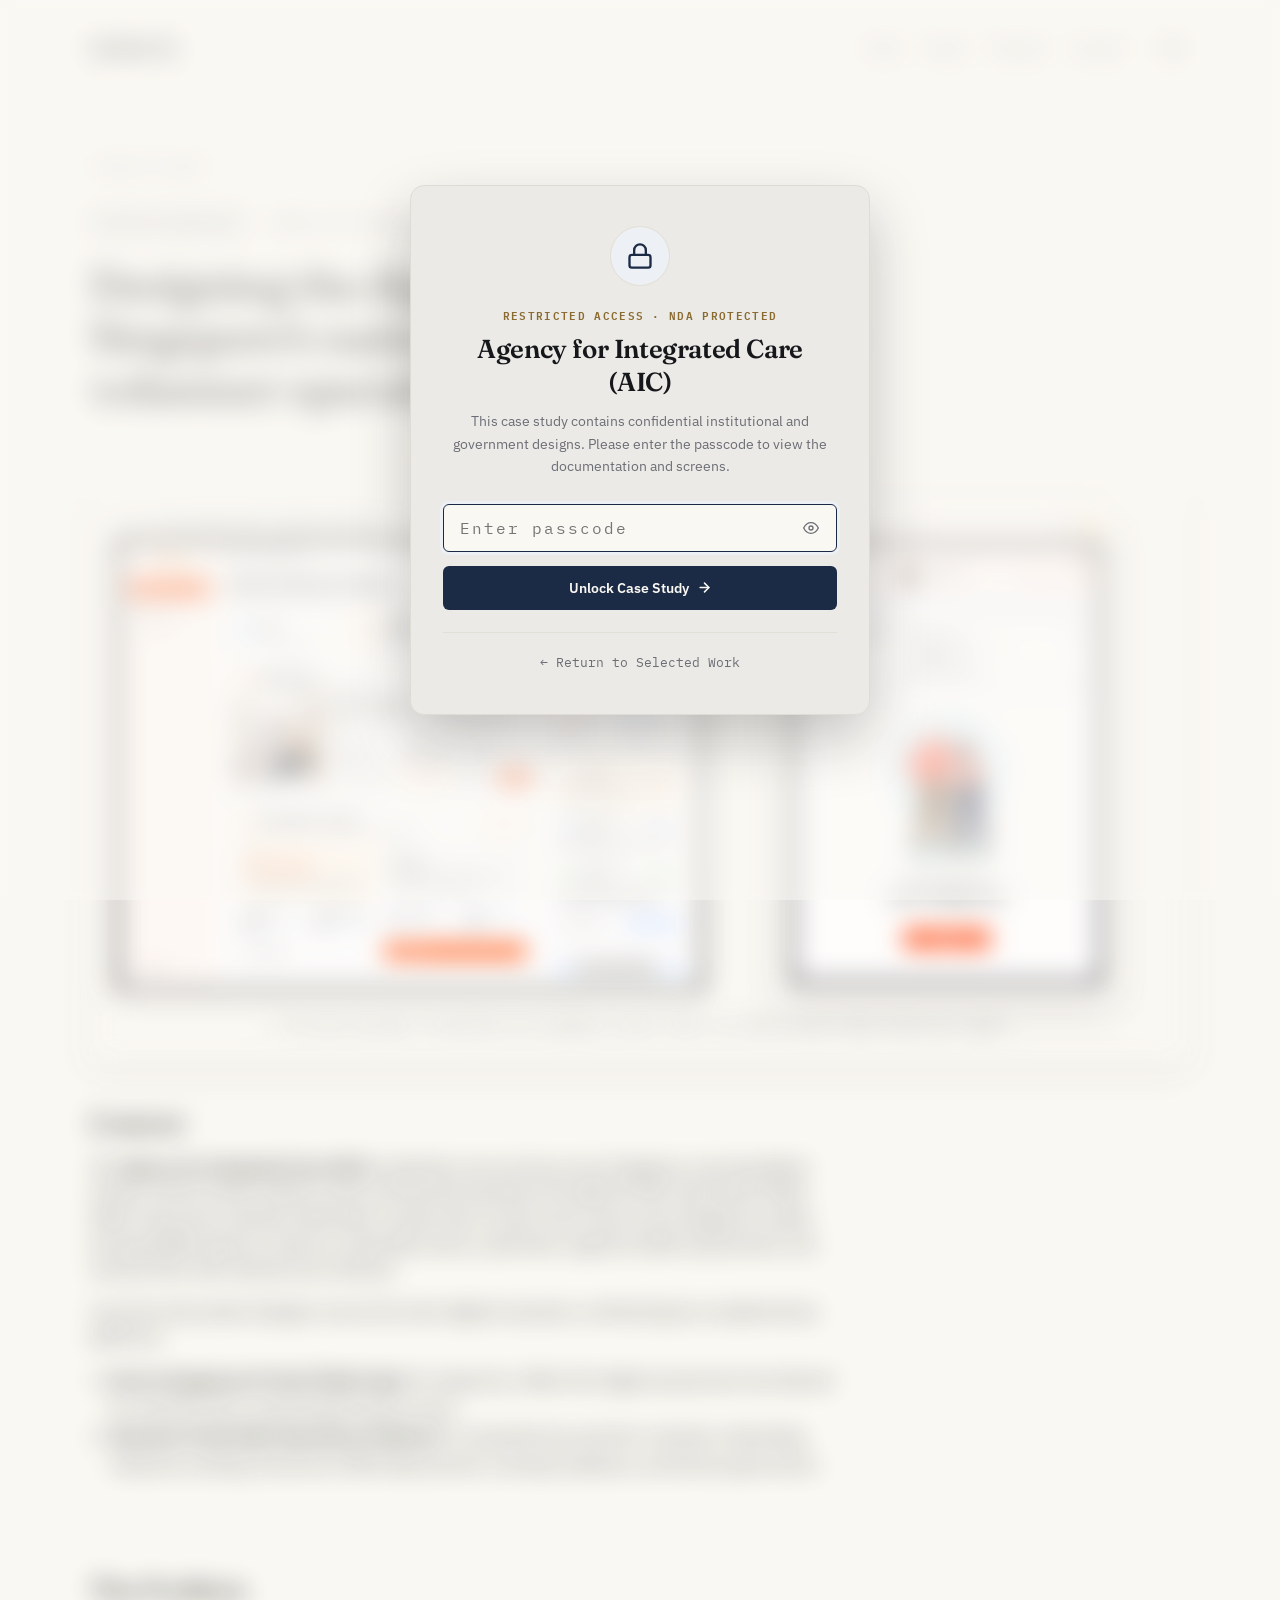
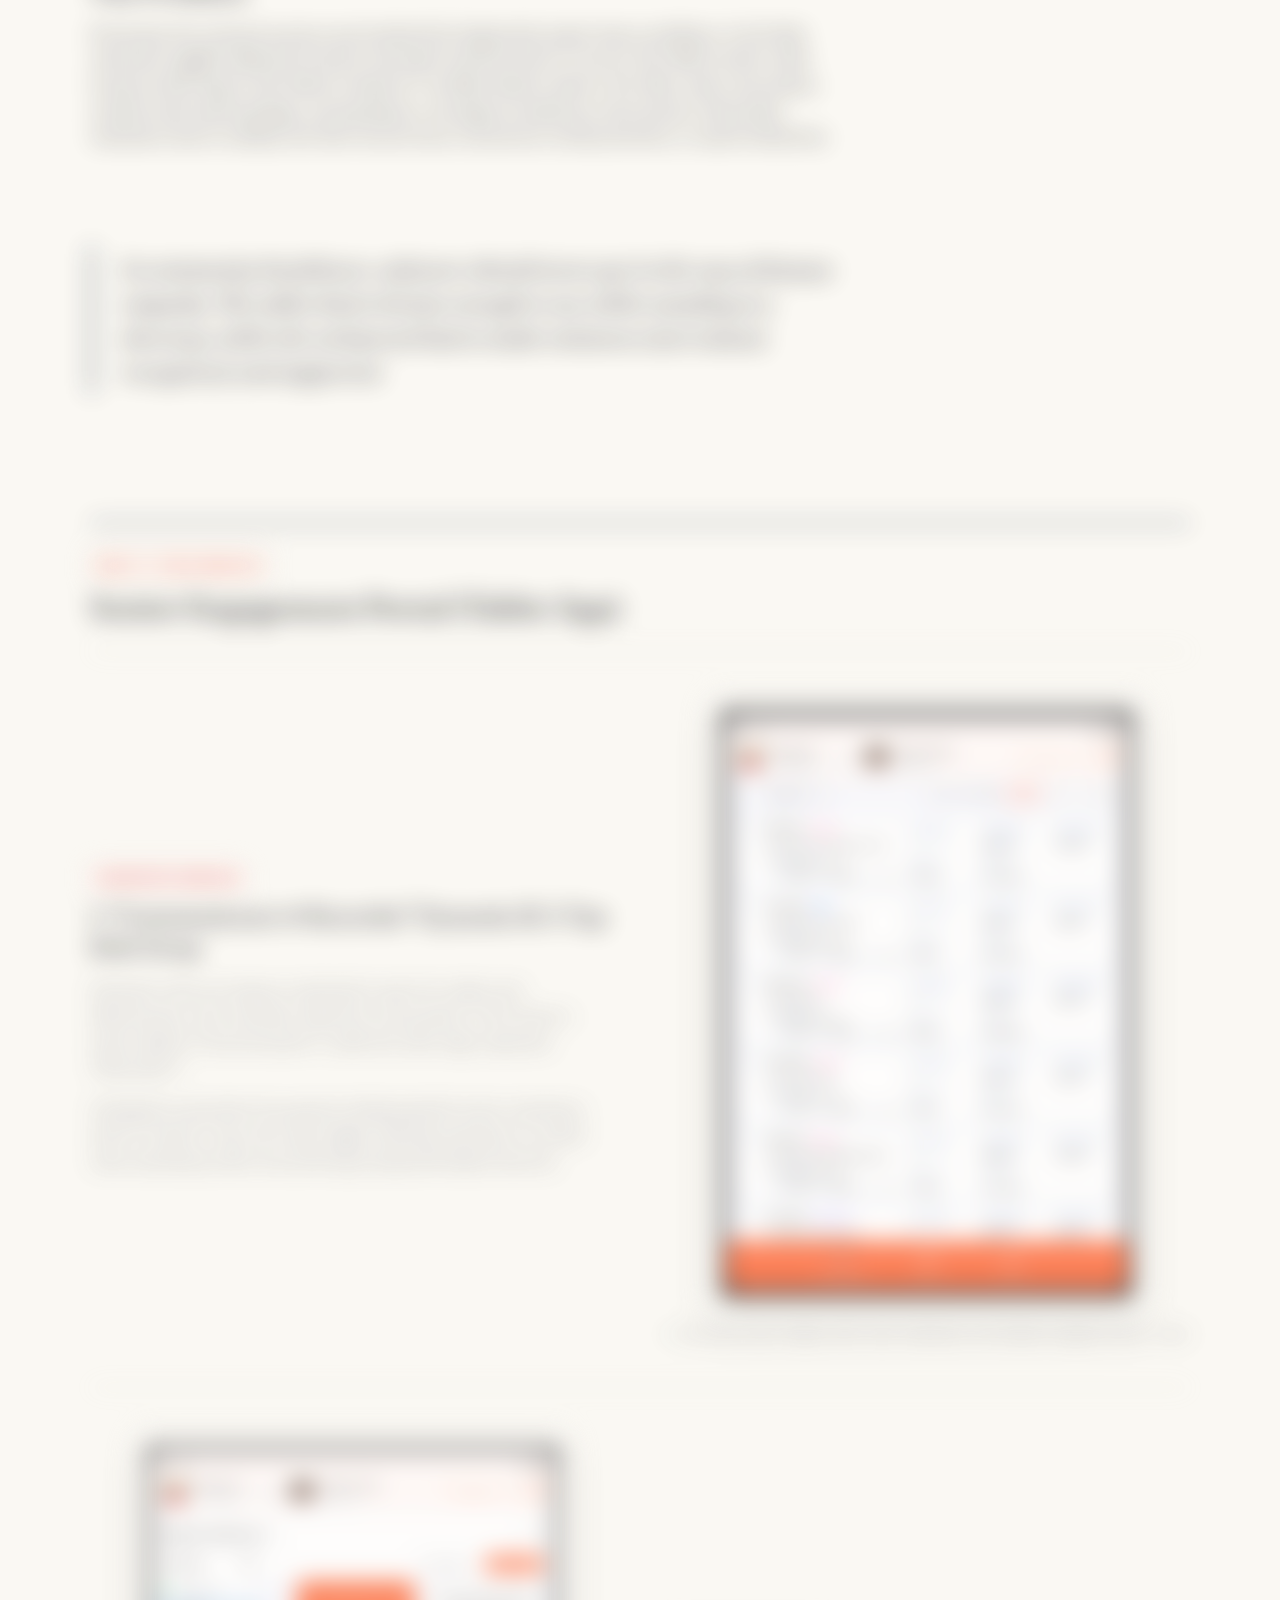
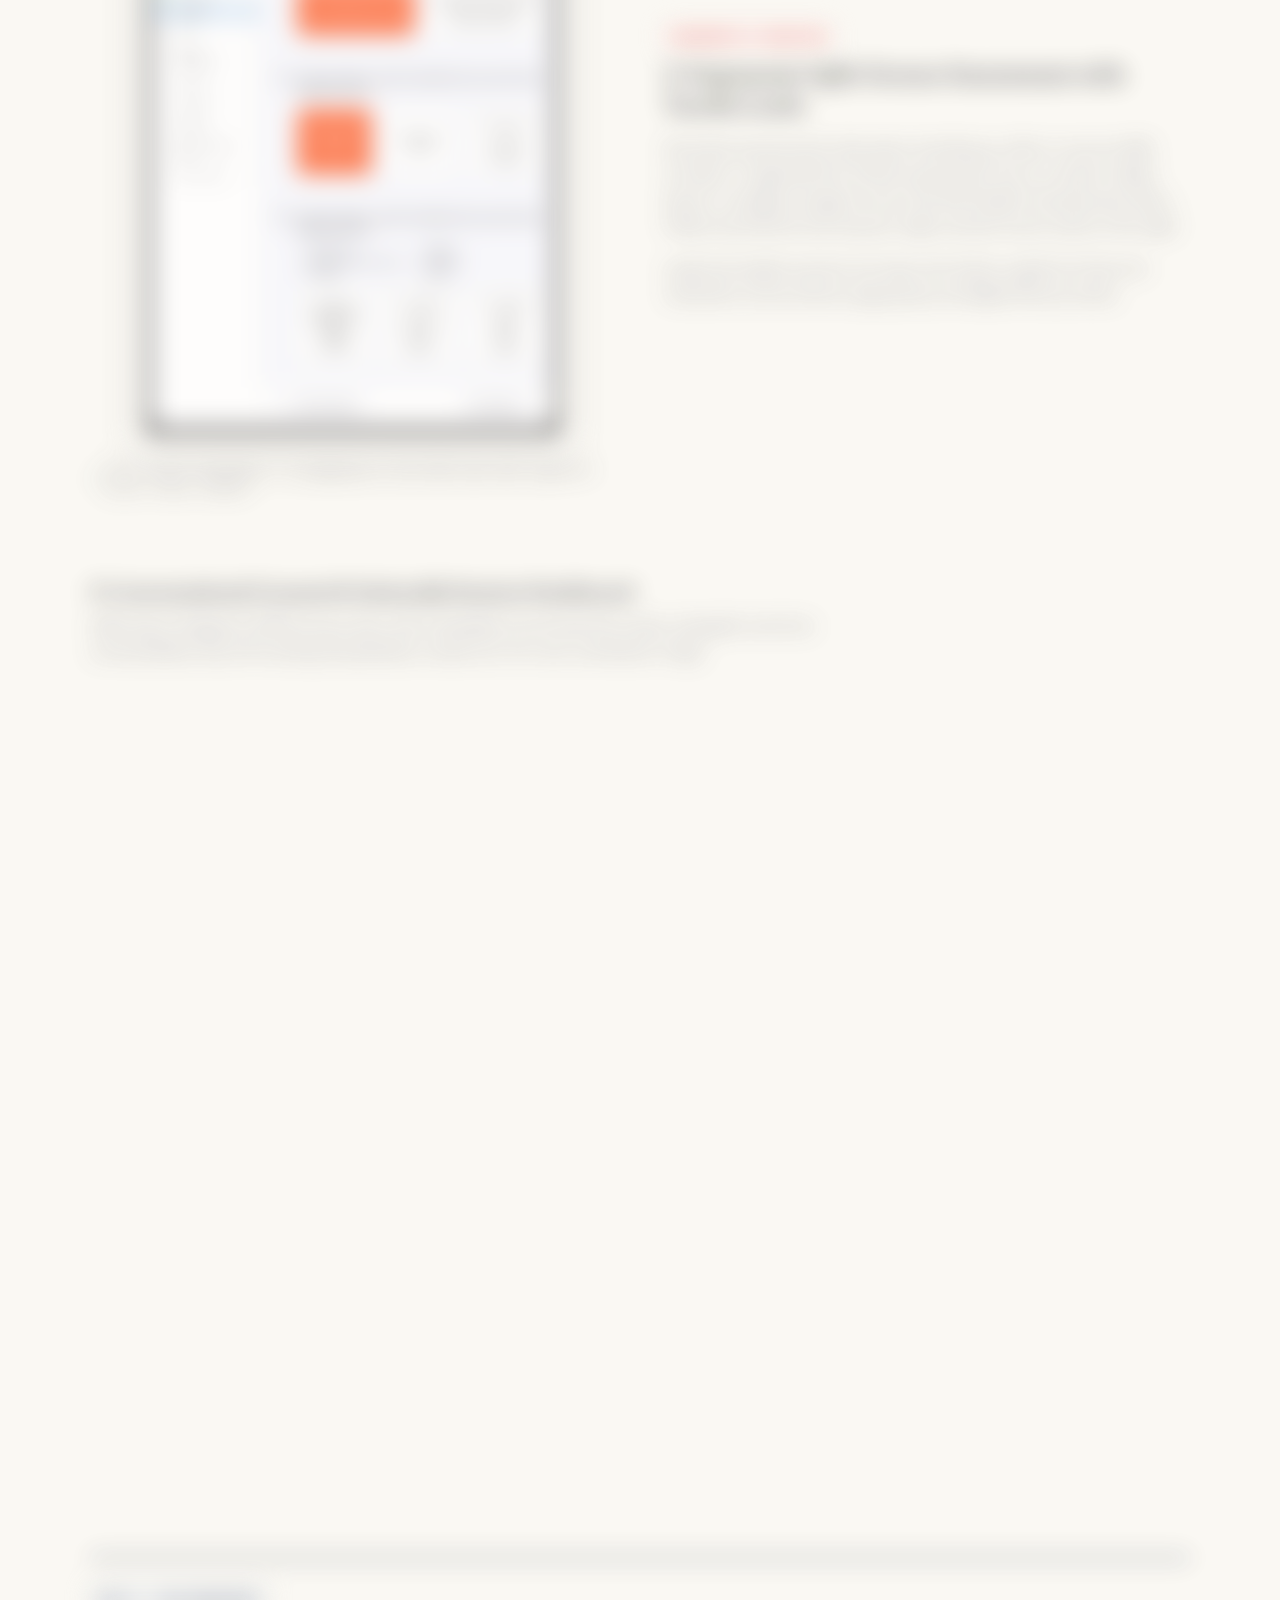
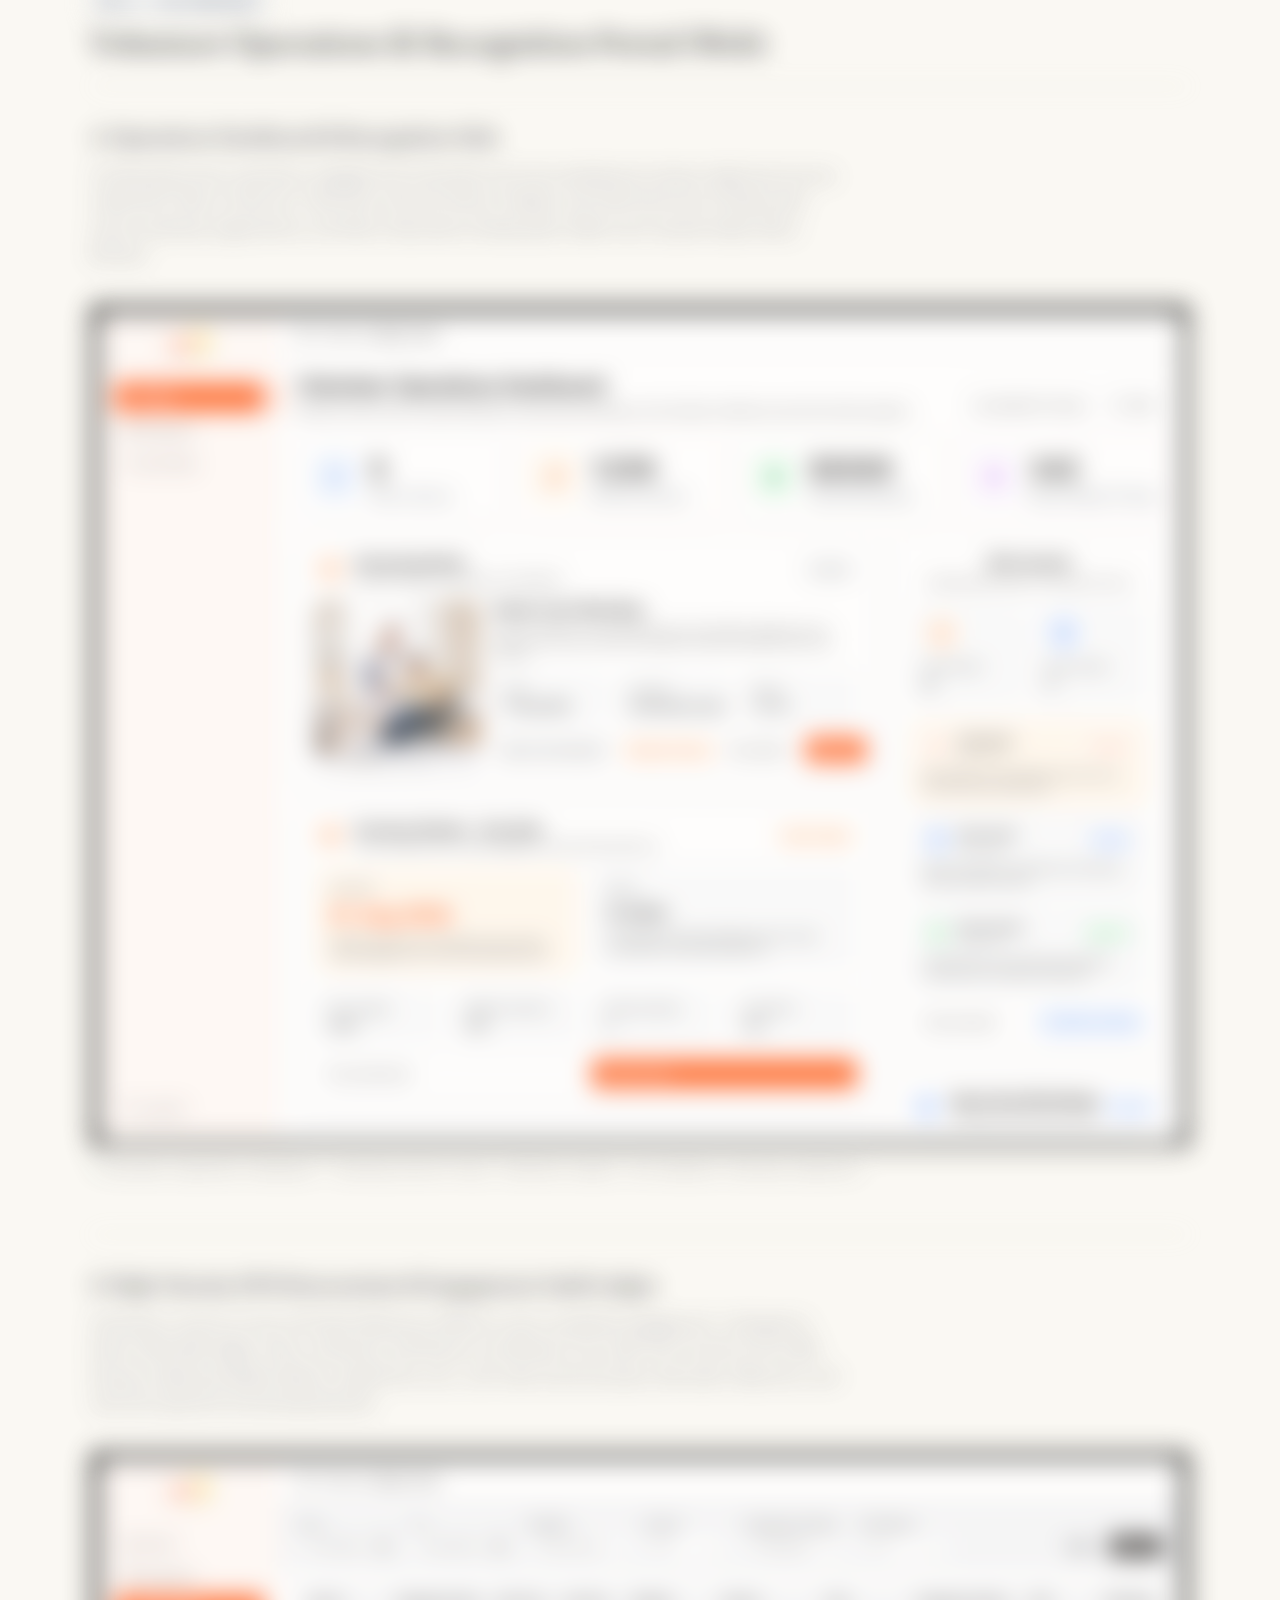
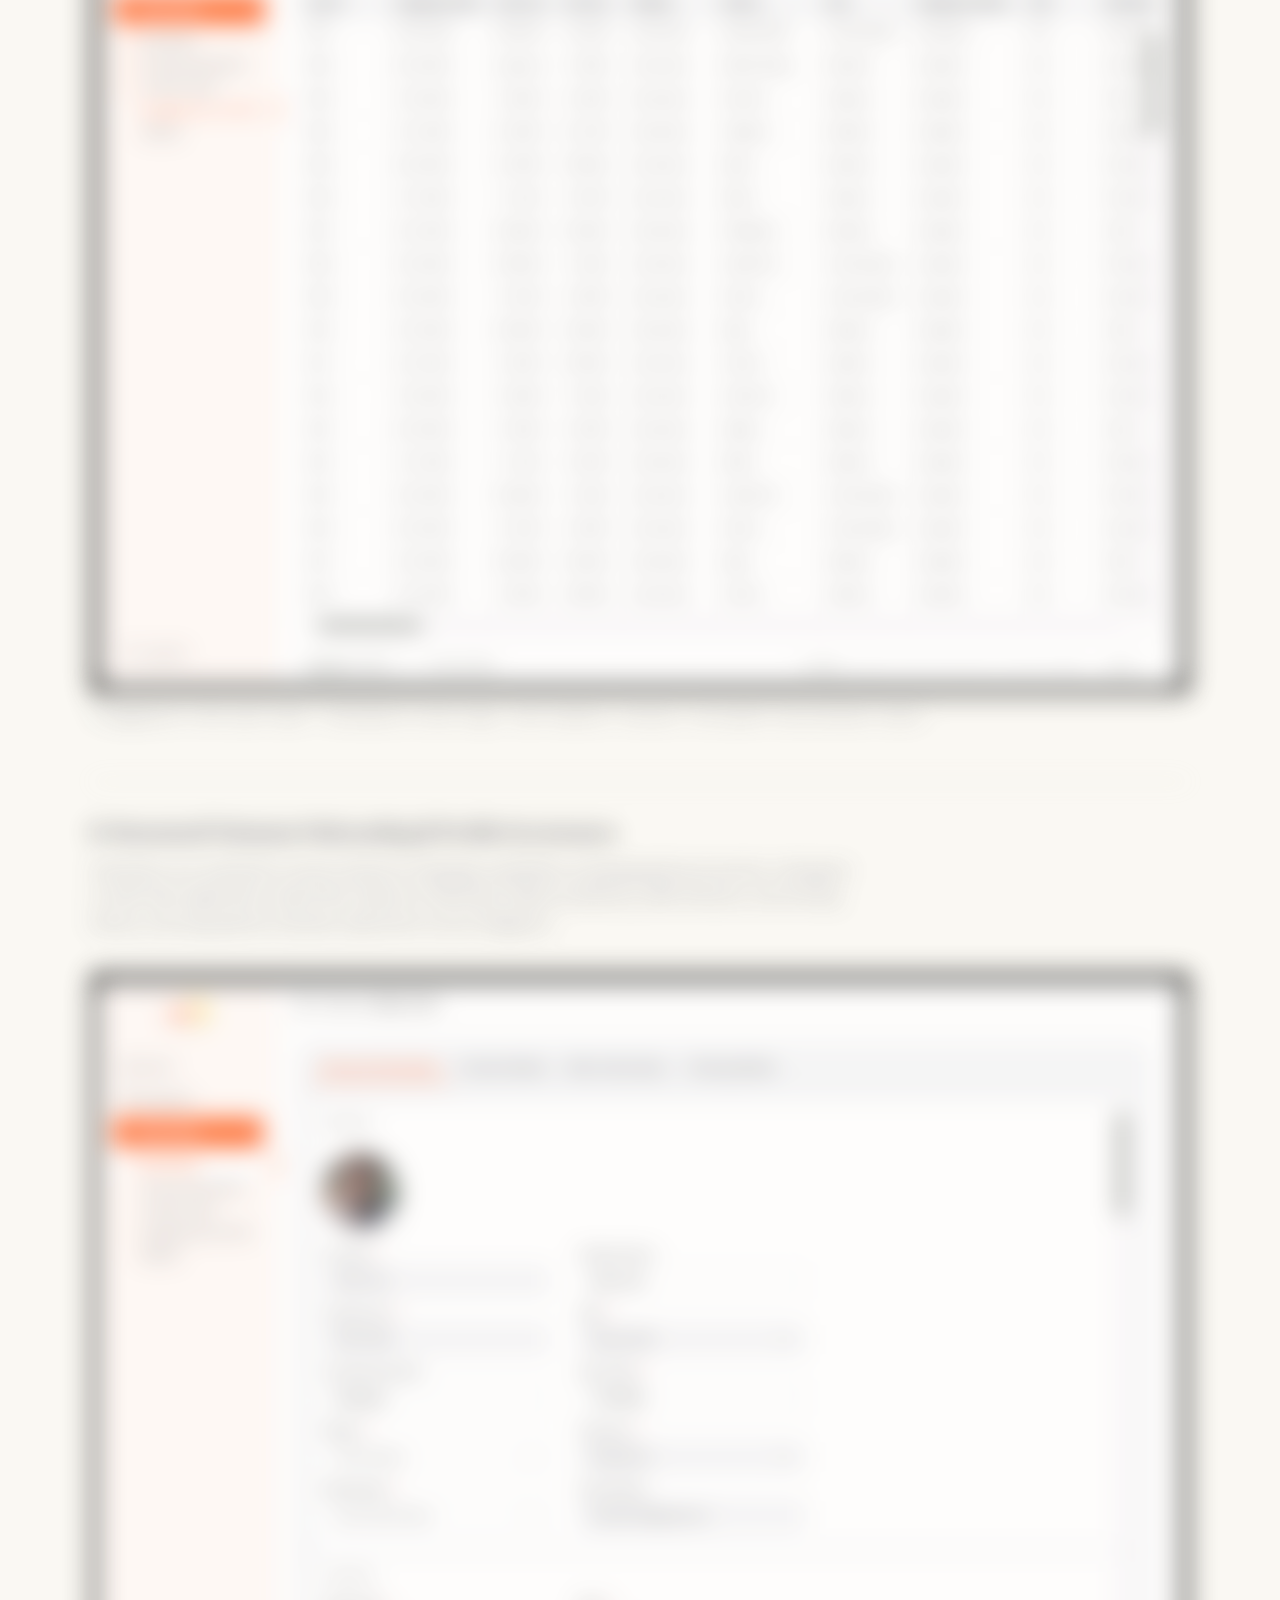
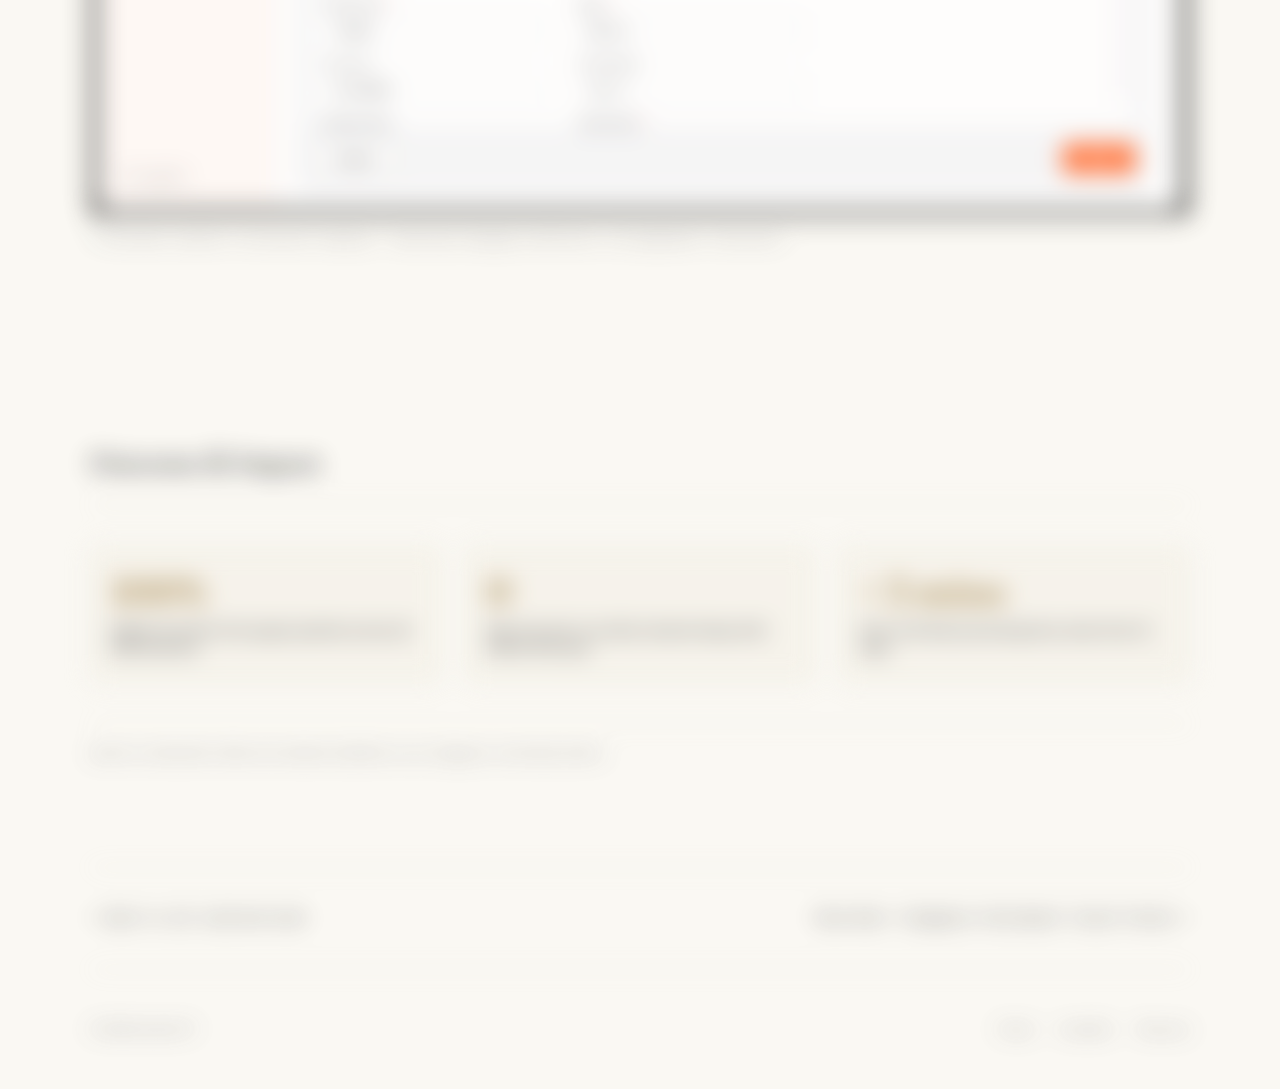
==== aic-portal.html @ a03f0cd5 "Initial portfolio commit" ====
<!DOCTYPE html>
<html lang="en">
<head>
<meta charset="UTF-8">
<meta name="viewport" content="width=device-width, initial-scale=1.0">
<title>AIC Senior Engagement &amp; Volunteer Portals — Subith M</title>
<link rel="stylesheet" href="style.css">
<script src="theme.js"></script>
<script>
  try {
    if (sessionStorage.getItem('portfolio_session_unlocked_aic') !== 'true') {
      document.documentElement.classList.add('is-locked');
    }
  } catch(e) {
    document.documentElement.classList.add('is-locked');
  }
</script>
<script src="protect.js" defer></script>
</head>
<body>

<!-- Interactive Top Reading Progress Bar -->
<div id="progress-bar"></div>

<div class="wrap">
  <nav class="nav animate-fade-up">
    <a href="index.html" class="name">Subith M</a>
    <div class="links">
      <a href="index.html#work">Work</a>
      <a href="index.html#about">About</a>
      <a href="SubithCV.pdf" download="Subith_M_Resume.pdf" target="_blank">Resume</a>
      <a href="index.html#contact">Contact</a>
      <button id="theme-toggle" class="theme-toggle-btn" aria-label="Toggle dark mode" title="Toggle dark mode">
        <svg class="sun-icon" viewBox="0 0 24 24" width="15" height="15" fill="none" stroke="currentColor" stroke-width="2"><circle cx="12" cy="12" r="5"/><path d="M12 1v2M12 21v2M4.22 4.22l1.42 1.42M18.36 18.36l1.42 1.42M1 12h2M21 12h2M4.22 19.78l1.42-1.42M18.36 5.64l1.42-1.42"/></svg>
        <svg class="moon-icon" viewBox="0 0 24 24" width="15" height="15" fill="none" stroke="currentColor" stroke-width="2"><path d="M21 12.79A9 9 0 1 1 11.21 3 7 7 0 0 0 21 12.79z"/></svg>
      </button>
    </div>
  </nav>

  <section class="cs-hero animate-fade-up delay-1">
    <a href="index.html" class="back-link">← Back to work</a>
    <div class="meta cs-meta">
      <span class="cs-meta-tag">GovTech &amp; Healthcare</span>
      <span class="dot">·</span>
      <span>Agency for Integrated Care (AIC)</span>
      <span class="dot">·</span>
      <span>2026</span>
      <span class="dot">·</span>
      <span>Lead Product Designer</span>
    </div>
    <h1>Designing the digital backbone for Singapore's national senior outreach &amp; volunteer operations</h1>
  </section>

  <!-- Hero Dual-Mockup Shot: Web Operations Dashboard + Framed Tablet Field App -->
  <div class="hero-shot animate-fade-up delay-2" style="padding: 28px 24px;">
    <div style="display: grid; grid-template-columns: 1.15fr 0.85fr; gap: 24px; align-items: center;">
      <!-- Web Operations Preview -->
      <div style="background: #FFFFFF; border-radius: 6px; overflow: hidden; border: 1px solid rgba(0,0,0,0.08); box-shadow: 0 12px 30px rgba(0,0,0,0.06);">
        <div class="browser-header">
          <div class="browser-dots">
            <span class="browser-dot"></span>
            <span class="browser-dot"></span>
            <span class="browser-dot"></span>
          </div>
          <span class="browser-title-mini">AIC Volunteer Portal · Operations Dashboard</span>
        </div>
        <img src="images/aic-web-dashboard.png" alt="AIC Volunteer Web Operations Dashboard" style="width: 100%; display: block;">
      </div>

      <!-- Compact Framed Tablet Field App Preview -->
      <div class="tablet-device-frame" style="max-width: 340px; margin: 0 auto; box-shadow: 0 16px 36px rgba(0,0,0,0.1);">
        <div class="tablet-header-mini">
          <span>Senior Engagement (Tablet)</span>
          <span>14:24 📶</span>
        </div>
        <img src="images/aic-engagement-start.png" alt="AIC Senior Engagement Tablet Assessment" style="width: 100%; display: block;">
      </div>
    </div>
    <div class="screen-caption" style="margin-top: 16px; text-align: center; justify-content: center;">
      The dual-ecosystem: Centralized web management portal (left) and offline-first tablet field app (right)
    </div>
  </div>

  <section class="prose tight reveal" style="padding-top:0;">
    <h2>Context</h2>
    <p style="margin-top:14px;">The <strong>Agency for Integrated Care (AIC)</strong> coordinates care services across Singapore, ensuring elderly citizens receive timely medical, social, and financial assistance through the Silver Generation Office (SGO). Grassroots volunteer befrienders conduct door-to-door home visits across Singapore's public housing (HDB) estates to check on vulnerable seniors, administer cognitive health assessments, and connect them with national care schemes.</p>
    <p>I was the sole product designer across the entire digital ecosystem, architecting two complementary platforms:</p>
    <ol style="color: var(--ink); margin-top: 12px; padding-left: 20px; line-height: 1.75;">
      <li><strong>Senior Engagement Portal (Tablet App)</strong>: An ergonomic, offline-first digital assessment tool tailored for volunteer pairs conducting doorstep surveys.</li>
      <li><strong>Volunteer Portal (Web Operations Platform)</strong>: A comprehensive portal for volunteer onboarding, milestone tracking, honorarium (OPA) disbursement, training compliance, and division governance.</li>
    </ol>
  </section>

  <section class="prose tight reveal">
    <h2>The Problem</h2>
    <p style="margin-top:14px;">Previously, the outreach process was burdened by fragmented, paper-heavy workflows. In the field, volunteers juggled clipboards and pen-and-paper questionnaires in narrow, dim HDB corridors while trying to build rapport with elderly residents in multiple dialects. Back in the office, data transcription created multi-week backlogs, causing delays in emergency healthcare interventions. Meanwhile, volunteers had no visibility into their service hours, honorarium reimbursements, or award milestones.</p>
  </section>

  <section class="tight reveal">
    <div class="pull">
      <p>In community healthcare, software should never get in the way of human empathy. The tablet had to be fast enough to use while standing at a doorway, while the web portal had to make volunteers feel valued, recognized, and supported.</p>
    </div>
  </section>

  <!-- Part 1: Senior Engagement Tablet App (Presented with Side-by-Side Splits & Compact Tablet Frames) -->
  <section class="reveal">
    <div style="border-top: 2px solid var(--navy); padding-top: 28px; margin-bottom: 24px;">
      <span class="cs-meta-tag" style="background: #FBECE8; color: #E05638; font-weight: 600;">PART 1 · FIELD MOBILITY</span>
      <h2 style="margin-top: 10px; font-size: 30px;">Senior Engagement Portal (Tablet App)</h2>
    </div>

    <!-- Feature Split 1: Dedicated Volunteer Pairing -->
    <div class="cs-feature-split reveal">
      <div class="split-content">
        <span class="split-tag">COOPERATIVE WORKFLOW</span>
        <h3>1. "Communicator ⇄ Recorder" Dynamic &amp; 1-Tap Role Swap</h3>
        <p>Outreach visits are always conducted in pairs for safety and effectiveness. One volunteer leads the conversation in the senior's native dialect ("Communicator"), while the other logs responses ("Recorder").</p>
        <p>I designed a persistent top app bar displaying both active volunteers with an instant 1-tap role-swap trigger, allowing volunteers to switch roles seamlessly when encountering unexpected dialect barriers.</p>
      </div>
      <div class="split-visual">
        <div class="tablet-device-frame">
          <img src="images/aic-senior-selection.png" alt="Senior Selection Screen with Volunteer Pairings and Dialect Badges">
        </div>
        <div class="screen-caption">Volunteer pair header with role indicator and dialect-mapped senior cards</div>
      </div>
    </div>

    <!-- Feature Split 2: Split-Screen Assessment (Reversed for visual rhythm) -->
    <div class="cs-feature-split reverse reveal">
      <div class="split-content">
        <span class="split-tag">ERGONOMICS &amp; COGNITION</span>
        <h3>2. Ergonomic Split-Screen Assessment with Tactile Cards</h3>
        <p>Doorstep assessments take place standing up, often in narrow HDB corridors. I organized the clinical assessment into a 2-column tablet layout: a category progress rail on the left (Health, Psychosocial, ADLs, Follow-Up Actions) and massive, high-contrast touch cards on the right.</p>
        <p>Large tap targets prevent mis-taps and reduce cognitive friction for volunteers across diverse age groups and digital literacy levels.</p>
      </div>
      <div class="split-visual">
        <div class="tablet-device-frame">
          <img src="images/aic-assessment-questions.png" alt="Tablet Split-Screen Assessment Interface with Large Touch Targets">
        </div>
        <div class="screen-caption">Split-screen assessment — 9 categories on the left rail with cognitive recall checks (B2/B3)</div>
      </div>
    </div>

    <!-- Paired Side-by-Side Tablet Comparisons for Consent and Dashboard Status -->
    <div style="margin-top: 36px;">
      <h3 style="margin-bottom: 8px;">3. Conversational Consent &amp; Actionable Session Dashboard</h3>
      <p class="prose muted" style="margin-bottom: 24px;">Adhering to Singapore PDPA privacy laws with embedded conversational scripts, alongside real-time unreachability drop-off tracking (hospitalized, unwell, etc.) for care coordinator triage.</p>

      <div class="screens-grid-tablet reveal-group">
        <figure>
          <div class="tablet-device-frame">
            <img src="images/aic-consent-location.png" alt="Statutory Consent Script and Location Selector">
          </div>
          <figcaption class="screen-caption">Conversational consent disclosure script and one-tap outreach location grid</figcaption>
        </figure>

        <figure>
          <div class="tablet-device-frame">
            <img src="images/aic-dashboard-status.png" alt="Engagement Status Dashboard showing Successful, Unsuccessful, and Pending Filters">
          </div>
          <figcaption class="screen-caption">Dashboard status filter pills — surfacing unreachability reasons in real time</figcaption>
        </figure>
      </div>
    </div>
  </section>

  <!-- Part 2: Volunteer Operations Web Platform (Landscape screens presented cleanly) -->
  <section class="reveal">
    <div style="border-top: 2px solid var(--navy); padding-top: 28px; margin-bottom: 24px;">
      <span class="cs-meta-tag" style="background: var(--navy-tint); color: var(--navy); font-weight: 600;">PART 2 · WEB MANAGEMENT</span>
      <h2 style="margin-top: 10px; font-size: 30px;">Volunteer Operations &amp; Recognition Portal (Web)</h2>
    </div>

    <div class="decision reveal">
      <h3>4. Operations Dashboard &amp; Recognition Hub</h3>
      <p>To keep grassroots volunteers engaged and motivated, the home dashboard surfaces high-level service milestones (Years of Service, Total Hours Served, Seniors Helped, and Total Honorarium Disbursed), active workshop registrations, and Silver Generation Ambassador (SGA) merit awards (Gold, Silver, Bronze).</p>
    </div>
    <div class="screen-block reveal">
      <img src="images/aic-web-dashboard.png" alt="Volunteer Operations Dashboard with Hours Served, Awards, and Announcements">
      <div class="screen-caption">Volunteer operations dashboard — tracking service hours, milestone awards, and mandatory training compliance</div>
    </div>

    <div class="decision reveal">
      <h3>5. High-Density OPA Honorarium &amp; Engagement Audit Ledger</h3>
      <p>Volunteers receive an Out-of-Pocket Allowance (OPA) for each completed engagement. I designed a dense, filterable ledger where volunteers and finance coordinators can audit visit records across GRC divisions (Aljunied, Bedok, Bishan, Ang Mo Kio, etc.), visit roles (Communicator, Recorder, Observer), and real-time payment processing statuses.</p>
    </div>
    <div class="screen-block reveal">
      <img src="images/aic-web-engagements-opa.png" alt="Engagements and OPA Honorarium Audit Ledger">
      <div class="screen-caption">Engagements &amp; OPA audit table — filterable by date range, visit modality, division, and payment reconciliation status</div>
    </div>

    <div class="decision reveal">
      <h3>6. Structured Volunteer Onboarding &amp; Profile Governance</h3>
      <p>Volunteers are matched to seniors based on language capabilities and geographical proximity. I designed a multi-step registration wizard that captures citizenship, dialect proficiency, GRC divisions, and training history, ensuring optimal volunteer placement across Singapore.</p>
    </div>
    <div class="screen-block reveal">
      <img src="images/aic-web-profile.png" alt="Volunteer Profile and Division Mapping Form">
      <div class="screen-caption">Volunteer profile &amp; divisional mapping — capturing language proficiency and geographic allocation</div>
    </div>
  </section>

  <!-- Outcomes Section -->
  <section class="reveal">
    <h2 style="margin-bottom:4px;">Outcome &amp; Impact</h2>
    <div class="outcomes reveal-group" style="margin-top:24px;">
      <div class="outcome-stat">
        <div class="num">100%</div>
        <div class="label">Digital transition from paper packets across all SGO divisions</div>
      </div>
      <div class="outcome-stat">
        <div class="num">0</div>
        <div class="label">Data lost due to corridor network drops with offline-first sync</div>
      </div>
      <div class="outcome-stat">
        <div class="num">&lt; 3 mins</div>
        <div class="label">Post-visit data processing time, down from 3+ days</div>
      </div>
    </div>
    <p class="outcome-note">Based on nationwide rollout and volunteer feedback across Singapore community clusters.</p>
  </section>

  <!-- Bottom Case Study Navigation -->
  <div class="cs-nav-bottom reveal">
    <a href="index.html#work">← Back to all selected work</a>
    <a href="parliament.html">View Next: Singapore Parliament Travel Portal →</a>
  </div>

  <footer id="contact" class="reveal">
    <div class="row">
      <div>© 2026 Subith M</div>
      <div style="display:flex;gap:24px;">
        <a href="mailto:text2subith@gmail.com">Email</a>
        <a href="https://www.linkedin.com/in/subith-prabhakar-20b82a1b3" target="_blank" rel="noopener noreferrer">LinkedIn</a>
        <a href="SubithCV.pdf" download="Subith_M_Resume.pdf" target="_blank">Resume</a>
      </div>
    </div>
  </footer>
</div>

<script>
  // Top Reading Progress Bar
  window.addEventListener('scroll', () => {
    const winScroll = document.documentElement.scrollTop || document.body.scrollTop;
    const height = document.documentElement.scrollHeight - document.documentElement.clientHeight;
    const scrolled = (winScroll / height) * 100;
    const progressBar = document.getElementById('progress-bar');
    if (progressBar) {
      progressBar.style.width = scrolled + '%';
    }
  });

  // Scroll reveal with IntersectionObserver
  document.addEventListener('DOMContentLoaded', () => {
    const reveals = document.querySelectorAll('.reveal, .reveal-group');
    if ('IntersectionObserver' in window) {
      const observer = new IntersectionObserver((entries) => {
        entries.forEach((entry) => {
          if (entry.isIntersecting) {
            entry.target.classList.add('is-visible');
            observer.unobserve(entry.target);
          }
        });
      }, {
        threshold: 0.1,
        rootMargin: '0px 0px -40px 0px'
      });
      reveals.forEach((el) => observer.observe(el));
    } else {
      reveals.forEach((el) => el.classList.add('is-visible'));
    }
  });
</script>

<script src="cursor.js"></script>
</body>
</html>
---- style.css ----
@import url('https://fonts.googleapis.com/css2?family=Fraunces:ital,opsz,wght@0,9..144,400;0,9..144,500;0,9..144,600;0,9..144,700;1,9..144,500&family=IBM+Plex+Sans:ital,wght@0,400;0,500;0,600;1,400&family=IBM+Plex+Mono:wght@400;500;600&display=swap');

:root{
  --paper: #FAF8F3;
  --card-bg: #EBEAE6;
  --card-border: #DFDCD4;
  --ink: #15171B;
  --muted: #6C6E76;
  --line: #E2DFD5;
  --navy: #1C2B45;
  --navy-tint: #EDF0F4;
  --teal-accent: #235952;
  --teal-tint: #E8F1EF;
  --orange-accent: #E05638;
  --orange-tint: #FBECE8;
  --crimson: #C0392B;
  --crimson-tint: #FDEDEC;
  --brass: #8A6A2F;
  --brass-tint: #F3EDE0;
  --max: 760px;
  --wide: 1180px;
  --radius-lg: 10px;
  --radius-md: 6px;
  --radius-sm: 4px;
}

[data-theme="dark"] {
  --paper: #0E1117;
  --card-bg: #161A22;
  --card-border: #252B37;
  --ink: #F0F4F8;
  --muted: #8E96A4;
  --line: #222632;
  --navy: #D4DEED;
  --navy-tint: #1C2333;
  --teal-accent: #3DD9A5;
  --teal-tint: #122822;
  --orange-accent: #FF7B54;
  --orange-tint: #2D1A15;
  --crimson: #FA5252;
  --crimson-tint: #2B1818;
  --brass: #E5B869;
  --brass-tint: #282215;
}

*{
  box-sizing: border-box;
}

html{
  scroll-behavior: smooth;
}

body{
  margin: 0;
  background: var(--paper);
  color: var(--ink);
  font-family: 'IBM Plex Sans', -apple-system, BlinkMacSystemFont, sans-serif;
  font-size: 16px;
  line-height: 1.6;
  -webkit-font-smoothing: antialiased;
  -moz-osx-font-smoothing: grayscale;
}

a{
  color: inherit;
  text-decoration: none;
}

.wrap{
  max-width: var(--wide);
  margin: 0 auto;
  padding: 0 40px;
}

.prose{
  max-width: var(--max);
}

/* =========================================
   Interactive Paper Airplane Cursor & Trail
   ========================================= */

#airplane-cursor {
  position: fixed;
  top: 0;
  left: 0;
  width: 26px;
  height: 26px;
  pointer-events: none;
  z-index: 9999999 !important;
  transform: translate(-50%, -50%);
  transition: transform 0.05s linear, opacity 0.3s ease;
  will-change: transform, left, top;
}

#airplane-cursor svg {
  width: 100%;
  height: 100%;
  display: block;
  fill: var(--ink);
  filter: drop-shadow(0 2px 4px rgba(21, 23, 27, 0.18));
  transition: transform 0.15s cubic-bezier(0.16, 1, 0.3, 1), fill 0.2s ease;
}

#airplane-cursor.is-hovering svg {
  transform: scale(1.25) rotate(-5deg);
  fill: var(--teal-accent);
}

.cursor-trail-dot {
  position: fixed;
  width: 4px;
  height: 4px;
  background: var(--teal-accent);
  border-radius: 50%;
  pointer-events: none;
  z-index: 9999998 !important;
  opacity: 0.65;
  transform: translate(-50%, -50%);
  animation: fadeOutParticle 0.45s ease-out forwards;
}

@keyframes fadeOutParticle {
  0% {
    opacity: 0.65;
    transform: translate(-50%, -50%) scale(1);
  }
  100% {
    opacity: 0;
    transform: translate(-50%, -50%) scale(0.2);
  }
}

@media (hover: hover) and (pointer: fine) {
  body, a, button, input, textarea, select, [role="button"] {
    cursor: none !important;
  }
}

@media (hover: none) and (pointer: coarse) {
  #airplane-cursor, .cursor-trail-dot {
    display: none !important;
  }
}

/* =========================================
   Reading Progress Bar (Case Studies)
   ========================================= */

#progress-bar {
  position: fixed;
  top: 0;
  left: 0;
  height: 3px;
  width: 0%;
  background: linear-gradient(90deg, var(--teal-accent), var(--crimson), var(--brass));
  z-index: 1000;
  transition: width 0.1s ease-out;
}

/* =========================================
   Animations & Keyframes
   ========================================= */

@keyframes fadeUp {
  0% {
    opacity: 0;
    transform: translateY(22px);
  }
  100% {
    opacity: 1;
    transform: translateY(0);
  }
}

@keyframes floatAvatar {
  0%, 100% {
    transform: translateY(0);
  }
  50% {
    transform: translateY(-8px);
  }
}

@keyframes floatSubtle {
  0%, 100% {
    transform: translateY(0);
  }
  50% {
    transform: translateY(-7px);
  }
}

@keyframes floatSubtleReverse {
  0%, 100% {
    transform: translateY(0);
  }
  50% {
    transform: translateY(6px);
  }
}

.animate-fade-up {
  opacity: 0;
  animation: fadeUp 0.7s cubic-bezier(0.16, 1, 0.3, 1) forwards;
}

.delay-1 { animation-delay: 0.08s; }
.delay-2 { animation-delay: 0.18s; }
.delay-3 { animation-delay: 0.28s; }
.delay-4 { animation-delay: 0.38s; }

/* Scroll reveal class */
.reveal {
  opacity: 0;
  transform: translateY(22px);
  transition: opacity 0.7s cubic-bezier(0.16, 1, 0.3, 1), transform 0.7s cubic-bezier(0.16, 1, 0.3, 1);
  will-change: opacity, transform;
}

.reveal.is-visible {
  opacity: 1;
  transform: translateY(0);
}

/* Staggered children in grid */
.reveal-group > * {
  opacity: 0;
  transform: translateY(18px);
  transition: opacity 0.6s cubic-bezier(0.16, 1, 0.3, 1), transform 0.6s cubic-bezier(0.16, 1, 0.3, 1);
}

.reveal-group.is-visible > *:nth-child(1) { transition-delay: 0.05s; opacity: 1; transform: translateY(0); }
.reveal-group.is-visible > *:nth-child(2) { transition-delay: 0.15s; opacity: 1; transform: translateY(0); }
.reveal-group.is-visible > *:nth-child(3) { transition-delay: 0.25s; opacity: 1; transform: translateY(0); }
.reveal-group.is-visible > *:nth-child(4) { transition-delay: 0.35s; opacity: 1; transform: translateY(0); }
.reveal-group.is-visible > *:nth-child(5) { transition-delay: 0.45s; opacity: 1; transform: translateY(0); }
.reveal-group.is-visible > *:nth-child(6) { transition-delay: 0.55s; opacity: 1; transform: translateY(0); }

/* =========================================
   Navigation
   ========================================= */

.nav{
  display: flex;
  justify-content: space-between;
  align-items: center;
  padding: 32px 0;
  border-bottom: 1px solid var(--line);
}

.nav .name{
  font-family: 'Fraunces', serif;
  font-size: 20px;
  font-weight: 600;
  letter-spacing: -0.01em;
  transition: opacity 0.2s ease, transform 0.2s ease;
}

.nav .name:hover{
  opacity: 0.75;
  transform: translateX(2px);
}

.nav .links{
  display: flex;
  gap: 28px;
  font-size: 14px;
  color: var(--muted);
}

.nav .links a{
  position: relative;
  transition: color 0.2s ease;
  padding: 4px 0;
}

.nav .links a::after {
  content: '';
  position: absolute;
  bottom: 0;
  left: 0;
  width: 0%;
  height: 1px;
  background-color: var(--ink);
  transition: width 0.25s cubic-bezier(0.16, 1, 0.3, 1);
}

.nav .links a:hover{
  color: var(--ink);
}

.nav .links a:hover::after {
  width: 100%;
}

.theme-toggle-btn {
  background: transparent;
  border: 1px solid var(--line);
  border-radius: 20px;
  padding: 5px 9px;
  cursor: pointer;
  display: inline-flex;
  align-items: center;
  justify-content: center;
  color: var(--ink);
  transition: background-color 0.2s ease, border-color 0.2s ease, color 0.2s ease, transform 0.2s ease;
  font-family: inherit;
  font-size: 13px;
  line-height: 1;
  margin-left: 4px;
}

.theme-toggle-btn:hover {
  background-color: var(--card-bg);
  border-color: var(--card-border);
  transform: translateY(-1px);
}

.theme-toggle-btn svg {
  display: block;
  stroke: currentColor;
}

.theme-toggle-btn .sun-icon {
  display: none;
}

.theme-toggle-btn .moon-icon {
  display: block;
}

[data-theme="dark"] .theme-toggle-btn .sun-icon {
  display: block;
}

[data-theme="dark"] .theme-toggle-btn .moon-icon {
  display: none;
}

/* =========================================
   Headings & Base Text
   ========================================= */

h1,h2,h3{
  font-family: 'Fraunces', serif;
  font-weight: 500;
  margin: 0;
  letter-spacing: -0.015em;
  color: var(--ink);
}

h1{
  font-size: 44px;
  line-height: 1.15;
}

h2{
  font-size: 26px;
  line-height: 1.3;
}

h3{
  font-size: 20px;
  line-height: 1.35;
}

p{
  margin: 0 0 1em;
}

p:last-child{
  margin-bottom: 0;
}

.meta{
  font-family: 'IBM Plex Mono', monospace;
  font-size: 13px;
  color: var(--muted);
  display: flex;
  gap: 10px;
  flex-wrap: wrap;
  align-items: center;
}

.meta .dot{
  opacity: 0.45;
}

.muted{
  color: var(--muted);
}

hr{
  border: none;
  border-top: 1px solid var(--line);
  margin: 0;
}

/* =========================================
   Section Spacing
   ========================================= */

section{
  padding: 72px 0;
}

section.tight{
  padding: 40px 0;
}

.border-top{
  border-top: 1px solid var(--line);
}

.border-bottom{
  border-bottom: 1px solid var(--line);
}

/* =========================================
   Hero Section
   ========================================= */

.hero{
  padding: 76px 0 68px;
}

.hero-grid {
  display: grid;
  grid-template-columns: 1.35fr 0.85fr;
  gap: 48px;
  align-items: center;
}

.hero-content {
  display: flex;
  flex-direction: column;
}

.hero-eyebrow {
  font-family: 'IBM Plex Mono', monospace;
  font-size: 13px;
  font-weight: 600;
  letter-spacing: 0.16em;
  color: var(--teal-accent);
  text-transform: uppercase;
  margin-bottom: 24px;
}

.hero-main-title {
  font-family: 'Fraunces', serif;
  font-size: 64px;
  font-weight: 600;
  line-height: 1.06;
  letter-spacing: -0.025em;
  margin: 0 0 32px 0;
  color: var(--ink);
}

.hero-line {
  display: block;
}

.hero-line.highlight {
  color: var(--teal-accent);
  position: relative;
  display: inline-block;
}

.hero-role-tag {
  font-family: 'IBM Plex Mono', monospace;
  font-size: 12px;
  font-weight: 600;
  letter-spacing: 0.08em;
  color: var(--teal-accent);
  text-transform: uppercase;
  margin-bottom: 18px;
  display: flex;
  align-items: center;
  gap: 6px;
  flex-wrap: wrap;
}

.hero-role-tag .sep {
  color: var(--muted);
  opacity: 0.6;
}

.hero-sub {
  font-size: 16.5px;
  line-height: 1.68;
  color: var(--muted);
  max-width: 560px;
  margin: 0;
}

/* Hero Right Avatar Visual (Seamless Background Integration) */
.hero-visual {
  display: flex;
  justify-content: center;
  align-items: center;
  position: relative;
}

.avatar-wrapper {
  position: relative;
  z-index: 2;
  animation: floatAvatar 5s ease-in-out infinite;
  display: flex;
  align-items: center;
  justify-content: center;
}

.avatar-img {
  width: 280px;
  max-width: 100%;
  height: auto;
  display: block;
  mix-blend-mode: multiply;
  background: transparent;
  filter: contrast(1.08) brightness(0.98);
  transition: transform 0.4s cubic-bezier(0.16, 1, 0.3, 1);
}

.avatar-wrapper:hover .avatar-img {
  transform: scale(1.035);
}

/* =========================================
   Selected Work (2-Column Card Grid)
   ========================================= */

.work-header {
  display: flex;
  justify-content: space-between;
  align-items: baseline;
  margin-bottom: 28px;
}

.work-header h2 {
  font-size: 24px;
}

.work-grid {
  display: grid;
  grid-template-columns: repeat(2, 1fr);
  gap: 44px 32px;
}

/* Project Card */
.project-card {
  display: flex;
  flex-direction: column;
  text-decoration: none;
  color: inherit;
  cursor: pointer;
  position: relative;
}

.project-card.disabled {
  cursor: default;
}

/* Card Canvas / Container */
.card-canvas {
  width: 100%;
  height: 350px;
  background-color: var(--card-bg);
  border: 1px solid var(--card-border);
  border-radius: var(--radius-lg);
  display: flex;
  align-items: center;
  justify-content: center;
  padding: 24px;
  overflow: hidden;
  position: relative;
  transition: transform 0.4s cubic-bezier(0.16, 1, 0.3, 1), 
              border-color 0.4s ease, 
              box-shadow 0.4s ease;
}

.project-card.linked:hover .card-canvas {
  border-color: #D0CCC2;
  box-shadow: 0 18px 40px rgba(0, 0, 0, 0.07);
  transform: translateY(-3px);
}

/* =========================================
   Multi-Screen Layered Mockups Inside Box
   ========================================= */

.multi-screen-container {
  width: 100%;
  height: 100%;
  position: relative;
  display: flex;
  align-items: center;
  justify-content: center;
}

/* Base Browser Screen */
.screen-layer-back {
  width: 76%;
  position: absolute;
  left: 20px;
  top: 24px;
  z-index: 1;
  background: #FFFFFF;
  border-radius: 6px;
  border: 1px solid rgba(0,0,0,0.08);
  box-shadow: 0 10px 24px rgba(21, 23, 27, 0.08);
  overflow: hidden;
  transition: transform 0.45s cubic-bezier(0.16, 1, 0.3, 1);
}

.screen-layer-front {
  width: 58%;
  position: absolute;
  right: 18px;
  bottom: 20px;
  z-index: 2;
  background: #FFFFFF;
  border-radius: 6px;
  border: 1px solid rgba(0,0,0,0.1);
  box-shadow: 0 18px 36px rgba(21, 23, 27, 0.16);
  overflow: hidden;
  transition: transform 0.45s cubic-bezier(0.16, 1, 0.3, 1);
}

.project-card.linked:hover .screen-layer-back {
  transform: translateY(-6px) translateX(-4px) scale(1.01);
}

.project-card.linked:hover .screen-layer-front {
  transform: translateY(-12px) translateX(6px) scale(1.03);
}

/* Layered Tablet Mockups for AIC */
.tablet-screen-back {
  width: 68%;
  position: absolute;
  left: 18px;
  top: 20px;
  z-index: 1;
  background: #FFFFFF;
  border-radius: 8px;
  border: 1px solid rgba(0,0,0,0.08);
  box-shadow: 0 10px 24px rgba(21, 23, 27, 0.08);
  overflow: hidden;
  transition: transform 0.45s cubic-bezier(0.16, 1, 0.3, 1);
}

.tablet-screen-front {
  width: 62%;
  position: absolute;
  right: 16px;
  bottom: 16px;
  z-index: 2;
  background: #FFFFFF;
  border-radius: 8px;
  border: 1px solid rgba(0,0,0,0.1);
  box-shadow: 0 18px 38px rgba(21, 23, 27, 0.16);
  overflow: hidden;
  transition: transform 0.45s cubic-bezier(0.16, 1, 0.3, 1);
}

.project-card.linked:hover .tablet-screen-back {
  transform: translateY(-6px) translateX(-4px) scale(1.01);
}

.project-card.linked:hover .tablet-screen-front {
  transform: translateY(-12px) translateX(6px) scale(1.03);
}

/* =========================================
   Custom Card Composition Layouts (Varied Styles)
   ========================================= */

/* --- Card 1: YTL PowerSeraya (Dynamic Staggered Trading Layout) --- */
.card-canvas.powerseraya-canvas {
  background: #ECE7DF;
}

.powerseraya-screen-top {
  width: 74%;
  position: absolute;
  left: 14px;
  top: 18px;
  z-index: 1;
  background: #FFFFFF;
  border-radius: 6px;
  border: 1px solid rgba(0,0,0,0.09);
  box-shadow: 0 10px 24px rgba(21, 23, 27, 0.08);
  overflow: hidden;
  transition: transform 0.45s cubic-bezier(0.16, 1, 0.3, 1);
}

.powerseraya-screen-bottom {
  width: 60%;
  position: absolute;
  right: 14px;
  bottom: 16px;
  z-index: 2;
  background: #FFFFFF;
  border-radius: 6px;
  border: 1px solid rgba(0,0,0,0.12);
  box-shadow: 0 16px 36px rgba(21, 23, 27, 0.16);
  overflow: hidden;
  transition: transform 0.45s cubic-bezier(0.16, 1, 0.3, 1);
}

.project-card.linked:hover .powerseraya-screen-top {
  transform: translateY(-8px) translateX(-4px) scale(1.015);
}

.project-card.linked:hover .powerseraya-screen-bottom {
  transform: translateY(-12px) translateX(6px) scale(1.03);
}

/* --- Card 3: Singapore Parliament (Dual-Portal Staggered Architecture) --- */
.card-canvas.parliament-canvas {
  background: #EAE6DF;
}

.parliament-screen-left {
  width: 66%;
  position: absolute;
  left: 14px;
  top: 16px;
  z-index: 1;
  background: #FFFFFF;
  border-radius: 6px;
  border: 1px solid rgba(0,0,0,0.09);
  box-shadow: 0 10px 24px rgba(21, 23, 27, 0.08);
  overflow: hidden;
  transition: transform 0.45s cubic-bezier(0.16, 1, 0.3, 1), box-shadow 0.45s ease;
}

.parliament-screen-right {
  width: 64%;
  position: absolute;
  right: 14px;
  bottom: 14px;
  z-index: 2;
  background: #FFFFFF;
  border-radius: 6px;
  border: 1px solid rgba(0,0,0,0.12);
  box-shadow: 0 16px 36px rgba(21, 23, 27, 0.15);
  overflow: hidden;
  transition: transform 0.45s cubic-bezier(0.16, 1, 0.3, 1), box-shadow 0.45s ease;
}

.project-card.linked:hover .parliament-screen-left {
  transform: translateY(-8px) translateX(-4px) scale(1.02);
  box-shadow: 0 16px 32px rgba(21, 23, 27, 0.12);
}

.project-card.linked:hover .parliament-screen-right {
  transform: translateY(-12px) translateX(6px) scale(1.03);
  box-shadow: 0 24px 48px rgba(21, 23, 27, 0.2);
}

/* --- Card 5: Seaverse (Very Light Subtle Blue Accent + Inverted Desktop Pair) --- */
.card-canvas.seaverse-canvas {
  background: #EAF0F6;
  border-color: #DAE4EE;
}

.project-card.linked:hover .card-canvas.seaverse-canvas {
  border-color: #C5D6E6;
  box-shadow: 0 18px 40px rgba(30, 60, 95, 0.07);
}

.seaverse-screen-topright {
  width: 76%;
  position: absolute;
  right: 14px;
  top: 18px;
  z-index: 1;
  background: #FFFFFF;
  border-radius: 6px;
  border: 1px solid rgba(0, 0, 0, 0.08);
  box-shadow: 0 10px 24px rgba(21, 23, 27, 0.07);
  overflow: hidden;
  transition: transform 0.45s cubic-bezier(0.16, 1, 0.3, 1);
}

.seaverse-screen-bottomleft {
  width: 62%;
  position: absolute;
  left: 14px;
  bottom: 16px;
  z-index: 2;
  background: #FFFFFF;
  border-radius: 6px;
  border: 1px solid rgba(0, 0, 0, 0.10);
  box-shadow: 0 18px 36px rgba(21, 23, 27, 0.13);
  overflow: hidden;
  transition: transform 0.45s cubic-bezier(0.16, 1, 0.3, 1);
}

.project-card.linked:hover .seaverse-screen-topright {
  transform: translateY(-8px) translateX(6px) scale(1.02);
}

.project-card.linked:hover .seaverse-screen-bottomleft {
  transform: translateY(-12px) translateX(-6px) scale(1.03);
}

.browser-header.seaverse-header {
  background: #F2F6FA;
  border-bottom: 1px solid rgba(0, 0, 0, 0.06);
}

.browser-header.seaverse-header .browser-dot {
  background: #C4D2DF;
}

.browser-header.seaverse-header-front {
  background: #E5EEF6;
  border-bottom: 1px solid rgba(0, 0, 0, 0.07);
}

.browser-header.seaverse-header-front .browser-dot {
  background: #AEC2D4;
}

/* --- Card 6: iTrack (Intelligent Issue Resolution & SLA Governance) --- */
.card-canvas.itrack-canvas {
  background: #F5EFE3;
  border-color: #E5DCCB;
}

.project-card.linked:hover .card-canvas.itrack-canvas {
  border-color: #D6CBB8;
  box-shadow: 0 18px 40px rgba(138, 106, 47, 0.08);
}

.itrack-screen-back {
  width: 78%;
  position: absolute;
  left: 14px;
  top: 16px;
  z-index: 1;
  background: #FFFFFF;
  border-radius: 6px;
  border: 1px solid rgba(0, 0, 0, 0.08);
  box-shadow: 0 10px 24px rgba(21, 23, 27, 0.07);
  overflow: hidden;
  transition: transform 0.45s cubic-bezier(0.16, 1, 0.3, 1);
}

.itrack-screen-front {
  width: 62%;
  position: absolute;
  right: 14px;
  bottom: 14px;
  z-index: 2;
  background: #FFFFFF;
  border-radius: 6px;
  border: 1px solid rgba(0, 0, 0, 0.12);
  box-shadow: 0 18px 38px rgba(21, 23, 27, 0.15);
  overflow: hidden;
  transition: transform 0.45s cubic-bezier(0.16, 1, 0.3, 1);
}

.project-card.linked:hover .itrack-screen-back {
  transform: translateY(-8px) translateX(-4px) scale(1.015);
}

.project-card.linked:hover .itrack-screen-front {
  transform: translateY(-12px) translateX(6px) scale(1.03);
}

.browser-header.itrack-header {
  background: #FAF6EF;
  border-bottom: 1px solid rgba(0, 0, 0, 0.06);
}

.browser-header.itrack-header .browser-dot {
  background: #D8CEBD;
}

.browser-header.itrack-header-front {
  background: #EFE8DA;
  border-bottom: 1px solid rgba(0, 0, 0, 0.08);
}

.browser-header.itrack-header-front .browser-dot {
  background: #C4B79E;
}

.tablet-header-mini {
  background: #FAF8F5;
  border-bottom: 1px solid #ECE7DD;
  padding: 5px 8px;
  display: flex;
  justify-content: space-between;
  align-items: center;
  font-family: 'IBM Plex Mono', monospace;
  font-size: 8px;
  color: var(--muted);
}

.browser-header {
  background: #F4F3EF;
  border-bottom: 1px solid rgba(0,0,0,0.06);
  padding: 6px 9px;
  display: flex;
  align-items: center;
  gap: 5px;
}

.browser-dots {
  display: flex;
  gap: 4px;
}

.browser-dot {
  width: 6px;
  height: 6px;
  border-radius: 50%;
  background: #D9D5CC;
}

.browser-title-mini {
  font-family: 'IBM Plex Mono', monospace;
  font-size: 8.5px;
  color: var(--muted);
  margin-left: 6px;
}

.browser-content {
  width: 100%;
  display: block;
}

.browser-content img {
  width: 100%;
  height: auto;
  display: block;
}

/* Institutional Layered Screens (Parliament) */
.gov-screens-container {
  width: 100%;
  height: 100%;
  position: relative;
  display: flex;
  align-items: center;
  justify-content: center;
}

.gov-sheet-back {
  width: 75%;
  height: 180px;
  background: #FFFFFF;
  border: 1px solid #DFDCD4;
  border-radius: 6px;
  padding: 16px;
  position: absolute;
  left: 24px;
  top: 30px;
  box-shadow: 0 8px 20px rgba(0,0,0,0.06);
  transition: transform 0.45s cubic-bezier(0.16, 1, 0.3, 1);
}

.gov-sheet-front {
  width: 65%;
  background: #FAF8F3;
  border: 1px solid #D2CEBE;
  border-radius: 6px;
  padding: 14px;
  position: absolute;
  right: 20px;
  bottom: 24px;
  box-shadow: 0 16px 32px rgba(21, 23, 27, 0.12);
  z-index: 2;
  transition: transform 0.45s cubic-bezier(0.16, 1, 0.3, 1);
}

.project-card:hover .gov-sheet-back {
  transform: translateY(-4px) translateX(-4px);
}

.project-card:hover .gov-sheet-front {
  transform: translateY(-10px) translateX(6px);
}

/* Multi-Layered Telemetry / Dark App (Sun Mobility) */
.telemetry-multi-container {
  width: 100%;
  height: 100%;
  position: relative;
  display: flex;
  align-items: center;
  justify-content: center;
}

.telemetry-main-screen {
  width: 78%;
  background: #15171B;
  border-radius: 6px;
  padding: 14px;
  color: #ECEAE5;
  position: absolute;
  left: 20px;
  top: 24px;
  box-shadow: 0 12px 28px rgba(0,0,0,0.2);
  transition: transform 0.45s cubic-bezier(0.16, 1, 0.3, 1);
}

.telemetry-front-card {
  width: 54%;
  background: #1F2228;
  border: 1px solid #323640;
  border-radius: 6px;
  padding: 12px;
  color: #ECEAE5;
  position: absolute;
  right: 18px;
  bottom: 20px;
  z-index: 2;
  box-shadow: 0 18px 36px rgba(0,0,0,0.3);
  transition: transform 0.45s cubic-bezier(0.16, 1, 0.3, 1);
}

.project-card:hover .telemetry-main-screen {
  transform: translateY(-5px);
}

.project-card:hover .telemetry-front-card {
  transform: translateY(-10px) translateX(6px);
}

.telemetry-header {
  display: flex;
  justify-content: space-between;
  align-items: center;
  font-family: 'IBM Plex Mono', monospace;
  font-size: 10px;
  color: #9E9EA5;
  border-bottom: 1px solid #282B33;
  padding-bottom: 6px;
  margin-bottom: 8px;
}

.telemetry-indicator {
  display: inline-flex;
  align-items: center;
  gap: 5px;
}

.telemetry-dot {
  width: 6px;
  height: 6px;
  border-radius: 50%;
  background: #2ECC71;
  box-shadow: 0 0 6px rgba(46, 204, 113, 0.6);
}

.telemetry-grid {
  display: grid;
  grid-template-columns: repeat(2, 1fr);
  gap: 8px;
}

.telemetry-stat {
  background: #1F2228;
  border-radius: 4px;
  padding: 6px 8px;
}

.telemetry-stat .num {
  font-family: 'Fraunces', serif;
  font-size: 17px;
  color: #FAF8F3;
}

.telemetry-stat .lbl {
  font-family: 'IBM Plex Mono', monospace;
  font-size: 9px;
  color: #8C8E96;
}

/* Card Meta Row */
.card-meta {
  display: grid;
  grid-template-columns: 170px 1fr auto;
  gap: 20px;
  align-items: baseline;
  margin-top: 14px;
  padding: 0 2px;
}

.card-title-group {
  display: flex;
  flex-direction: column;
}

.card-title {
  font-family: 'IBM Plex Mono', monospace;
  font-size: 13px;
  font-weight: 600;
  letter-spacing: 0.05em;
  text-transform: uppercase;
  color: var(--ink);
  transition: color 0.2s ease;
}

.project-card.linked:hover .card-title {
  color: var(--navy);
}

.card-cat {
  font-family: 'IBM Plex Mono', monospace;
  font-size: 12px;
  color: var(--muted);
  margin-top: 3px;
}

.card-desc {
  font-family: 'IBM Plex Sans', sans-serif;
  font-size: 13.5px;
  color: var(--muted);
  line-height: 1.5;
}

.card-year-arrow {
  font-family: 'IBM Plex Mono', monospace;
  font-size: 13px;
  color: var(--ink);
  display: flex;
  align-items: center;
  gap: 6px;
  white-space: nowrap;
}

.project-card.disabled .card-year-arrow {
  color: var(--muted);
}

.card-arrow {
  display: inline-block;
  transition: transform 0.3s cubic-bezier(0.16, 1, 0.3, 1);
}

.project-card.linked:hover .card-arrow {
  transform: translateX(4px);
}

.project-card.disabled {
  opacity: 0.7;
}

/* =========================================
   Dark Theme Component Adaptations
   ========================================= */

[data-theme="dark"] .project-card.linked:hover .card-canvas {
  border-color: #384254;
  box-shadow: 0 18px 40px rgba(0, 0, 0, 0.35);
}

[data-theme="dark"] .card-canvas.powerseraya-canvas {
  background: #181C24;
  border-color: #272E3C;
}

[data-theme="dark"] .card-canvas.parliament-canvas {
  background: #191C22;
  border-color: #282E3A;
}

[data-theme="dark"] .card-canvas.seaverse-canvas {
  background: #131A24;
  border-color: #1F2E40;
}

[data-theme="dark"] .card-canvas.itrack-canvas {
  background: #1C1914;
  border-color: #302A1F;
}

[data-theme="dark"] .card-canvas[style*="#E5EBE0"] {
  background: #131E17 !important;
  border-color: #1E3325 !important;
}

[data-theme="dark"] .card-canvas[style*="#F4EFEB"] {
  background: #1C1916 !important;
  border-color: #302A24 !important;
}

[data-theme="dark"] .browser-header {
  background: #161C26;
  border-bottom: 1px solid #232B3B;
}

[data-theme="dark"] .browser-title-mini {
  color: #8E9BAE;
}

[data-theme="dark"] .browser-dot {
  background: #374254;
}

[data-theme="dark"] .tablet-header-mini {
  background: #161C26 !important;
  border-bottom: 1px solid #232B3B !important;
  color: #8E9BAE !important;
}

[data-theme="dark"] .avatar-img {
  mix-blend-mode: normal;
  border-radius: 12px;
  filter: contrast(1.05) brightness(0.95) drop-shadow(0 14px 28px rgba(0, 0, 0, 0.5));
}

[data-theme="dark"] #airplane-cursor svg {
  fill: #F0F4F8;
  filter: drop-shadow(0 2px 6px rgba(0, 0, 0, 0.6));
}

[data-theme="dark"] #airplane-cursor.is-hovering svg {
  fill: var(--teal-accent);
}

[data-theme="dark"] .about-quote-card {
  background: #141822;
  border-color: #222836;
  color: #E1E7F0;
}

[data-theme="dark"] .about-pillar-card {
  background: #151922;
  border-color: #232836;
}

[data-theme="dark"] .about-tag {
  background: #131720;
  border-color: #262C38;
  color: #C5D1DE;
}

/* --- Case Studies Dark Theme Support --- */
[data-theme="dark"] .cs-hero-showcase {
  background: #141822 !important;
  border-color: #242B3A;
  box-shadow: 0 16px 40px rgba(0, 0, 0, 0.35);
}

[data-theme="dark"] .cs-hero-showcase:hover {
  border-color: #384358;
  box-shadow: 0 24px 56px rgba(0, 0, 0, 0.45);
}

[data-theme="dark"] .modal-aside-composition {
  background: #141822 !important;
  border-color: #242B3A;
}

[data-theme="dark"] .modal-aside-composition:hover {
  border-color: #384358;
}

[data-theme="dark"] .modal-back-screen,
[data-theme="dark"] .showcase-screen-base,
[data-theme="dark"] .screen-frame-browser {
  background: #181D28;
  border-color: #262D3D;
  box-shadow: 0 16px 36px rgba(0, 0, 0, 0.35);
}

[data-theme="dark"] .modal-floating-card,
[data-theme="dark"] .showcase-screen-float {
  background: #1A202C;
  border-color: #2B3446;
  box-shadow: 0 24px 54px rgba(0, 0, 0, 0.45);
}

[data-theme="dark"] .hero-shot {
  background: #141822 !important;
  border-color: #242B3A;
  box-shadow: 0 16px 36px rgba(0, 0, 0, 0.35);
}

[data-theme="dark"] .tablet-device-frame {
  background: #151922 !important;
  border-color: #262C38;
  box-shadow: 0 18px 40px rgba(0, 0, 0, 0.35);
}

[data-theme="dark"] .bento-card {
  background: #141822;
  border-color: #242B3A;
}

[data-theme="dark"] .bento-card-large {
  background: #171D28;
}

[data-theme="dark"] .bento-card:hover {
  border-color: #384358;
  box-shadow: 0 20px 48px rgba(0, 0, 0, 0.4);
}

[data-theme="dark"] .bento-tablet-frame {
  background: #181D28;
  border-color: #262D3D;
}

[data-theme="dark"] .pull {
  border-left-color: var(--teal-accent);
}

[data-theme="dark"] .pull p {
  color: #F0F4F8;
}

[data-theme="dark"] .decision {
  border-top-color: #222632;
  border-bottom-color: #222632;
}

[data-theme="dark"] .decision h3 {
  color: #F0F4F8;
}

[data-theme="dark"] .screen-block img,
[data-theme="dark"] .screens-grid img {
  border-color: #252B37;
  box-shadow: 0 10px 28px rgba(0, 0, 0, 0.35);
}

[data-theme="dark"] .screen-tag-pill {
  background: #1B2333;
  color: #D4DEED;
}

[data-theme="dark"] .split-tag {
  background: #2D1A15;
  color: #FF7B54;
}

[data-theme="dark"] .cs-meta-tag {
  background: rgba(255, 255, 255, 0.05);
  color: var(--muted);
  border-color: rgba(255, 255, 255, 0.1);
}

[data-theme="dark"] .principle-row:hover .principle-heading {
  color: #3DD9A5;
}

[data-theme="dark"] .gov-sheet-back,
[data-theme="dark"] .gov-sheet-front {
  background: #161A22;
  border-color: #262C38;
}

[data-theme="dark"] #progress-bar {
  background: var(--teal-accent);
}

/* =========================================
   About Section & Footer
   ========================================= */

#about {
  border-top: 1px solid var(--line);
}

footer{
  padding: 48px 0;
  border-top: 1px solid var(--line);
}

footer .row{
  display: flex;
  justify-content: space-between;
  flex-wrap: wrap;
  gap: 16px;
  font-size: 14px;
  color: var(--muted);
}

footer a{
  transition: color 0.2s ease;
}

footer a:hover{
  color: var(--ink);
}

/* =========================================
   Enhanced Case Study Page Styles & Layouts
   ========================================= */

.cs-hero{
  padding: 56px 0 16px;
}

.cs-meta{
  margin-bottom: 24px;
}

.cs-meta-tag {
  display: inline-flex;
  align-items: center;
  padding: 2px 7px;
  background: var(--card-bg);
  color: var(--muted);
  border: 1px solid var(--card-border);
  border-radius: 3px;
  font-size: 12px;
  font-family: 'IBM Plex Mono', monospace;
}

.cs-hero h1{
  max-width: 820px;
  margin-bottom: 0;
  font-size: 44px;
  line-height: 1.18;
}

.back-link{
  font-family: 'IBM Plex Mono', monospace;
  font-size: 13px;
  color: var(--muted);
  margin-bottom: 28px;
  display: inline-flex;
  align-items: center;
  gap: 6px;
  padding: 4px 8px 4px 0;
  transition: color 0.2s ease, transform 0.25s cubic-bezier(0.16, 1, 0.3, 1);
}

.back-link:hover{
  color: var(--ink);
  transform: translateX(-5px);
}

.hero-shot{
  margin: 44px 0;
  border: 1px solid var(--line);
  border-radius: var(--radius-md);
  overflow: hidden;
  box-shadow: 0 16px 36px rgba(0, 0, 0, 0.05);
  transition: transform 0.4s cubic-bezier(0.16, 1, 0.3, 1), box-shadow 0.4s ease;
}

.hero-shot:hover {
  transform: scale(1.008);
  box-shadow: 0 20px 48px rgba(0, 0, 0, 0.08);
}

.hero-shot img{
  display: block;
  width: 100%;
  height: auto;
}

/* =========================================
   Case Study Multi-Screen Hero Showcase
   ========================================= */

.cs-hero-showcase {
  margin: 44px 0 64px;
  position: relative;
  background: #EDEAE1;
  border: 1px solid var(--line);
  border-radius: var(--radius-lg);
  padding: 36px 32px;
  overflow: hidden;
  box-shadow: 0 16px 40px rgba(0, 0, 0, 0.04);
  transition: border-color 0.35s ease, box-shadow 0.35s ease;
}

.cs-hero-showcase:hover {
  border-color: #D3CEBE;
  box-shadow: 0 24px 56px rgba(21, 23, 27, 0.08);
}

.showcase-stage {
  position: relative;
  width: 100%;
  display: block;
}

.showcase-screen-base {
  width: 82%;
  position: relative;
  left: 0;
  top: 0;
  z-index: 1;
  background: #FFFFFF;
  border: 1px solid rgba(0, 0, 0, 0.1);
  border-radius: 8px;
  box-shadow: 0 16px 36px rgba(21, 23, 27, 0.1);
  overflow: hidden;
  transition: transform 0.5s cubic-bezier(0.16, 1, 0.3, 1);
}

.showcase-screen-base img {
  display: block;
  width: 100%;
  height: auto;
}

.showcase-screen-float {
  width: 52%;
  position: absolute;
  right: 0;
  bottom: 0;
  z-index: 3;
  background: #FFFFFF;
  border: 1px solid rgba(0, 0, 0, 0.12);
  border-radius: 8px;
  box-shadow: 0 24px 54px rgba(21, 23, 27, 0.18);
  overflow: hidden;
  animation: floatSubtle 6.5s ease-in-out infinite;
  transition: transform 0.5s cubic-bezier(0.16, 1, 0.3, 1), box-shadow 0.3s ease;
}

.showcase-screen-float img {
  display: block;
  width: 100%;
  height: auto;
}

.showcase-screen-pill {
  position: absolute;
  left: 20px;
  bottom: 20px;
  z-index: 4;
  background: #1C2B45;
  color: #FAF8F3;
  padding: 8px 16px;
  border-radius: 20px;
  font-family: 'IBM Plex Mono', monospace;
  font-size: 11px;
  letter-spacing: 0.06em;
  display: flex;
  align-items: center;
  gap: 8px;
  box-shadow: 0 8px 20px rgba(28, 43, 69, 0.25);
  animation: floatSubtleReverse 5s ease-in-out infinite;
}

.showcase-screen-pill .live-dot {
  width: 6px;
  height: 6px;
  border-radius: 50%;
  background: #2ECC71;
  box-shadow: 0 0 8px #2ECC71;
}

.cs-hero-showcase:hover .showcase-screen-base {
  transform: translateY(-4px) translateX(-3px);
}

.cs-hero-showcase:hover .showcase-screen-float {
  transform: translateY(-8px) translateX(4px) scale(1.015);
  box-shadow: 0 30px 64px rgba(21, 23, 27, 0.22);
}

/* =========================================
   Design Principles Section
   ========================================= */

.cs-principles-section {
  padding: 72px 0 60px;
  border-top: 1px solid var(--line);
  margin-top: 24px;
}

.principles-eyebrow {
  font-family: 'IBM Plex Mono', monospace;
  font-size: 12px;
  font-weight: 600;
  letter-spacing: 0.16em;
  color: var(--teal-accent);
  text-transform: uppercase;
  margin-bottom: 16px;
  display: block;
}

.principles-title {
  font-family: 'Fraunces', serif;
  font-size: 42px;
  font-weight: 600;
  line-height: 1.14;
  letter-spacing: -0.02em;
  color: var(--ink);
  margin: 0 0 44px 0;
}

.principles-list {
  display: flex;
  flex-direction: column;
}

.principle-row {
  display: flex;
  align-items: flex-start;
  gap: 32px;
  padding: 28px 0;
  border-bottom: 1px solid var(--line);
  transition: transform 0.25s cubic-bezier(0.16, 1, 0.3, 1), background 0.25s ease;
}

.principle-row:first-child {
  border-top: 1px solid var(--line);
}

.principle-num {
  font-family: 'IBM Plex Mono', monospace;
  font-size: 17px;
  font-weight: 600;
  color: var(--muted);
  opacity: 0.55;
  min-width: 44px;
  margin-top: 2px;
  transition: color 0.2s ease, opacity 0.2s ease;
}

.principle-body {
  flex: 1;
}

.principle-heading {
  font-family: 'IBM Plex Sans', sans-serif;
  font-size: 24px;
  font-weight: 700;
  line-height: 1.25;
  letter-spacing: -0.015em;
  color: var(--ink);
  margin: 0 0 8px 0;
  transition: color 0.2s ease, transform 0.25s ease;
}

.principle-desc {
  font-size: 16px;
  color: var(--muted);
  line-height: 1.6;
  margin: 0;
  max-width: 680px;
}

.principle-row:hover .principle-num {
  color: var(--teal-accent);
  opacity: 1;
}

.principle-row:hover .principle-heading {
  color: var(--navy);
  transform: translateX(3px);
}

/* Pull Quote Animation */
.pull{
  max-width: var(--max);
  border-left: 3px solid var(--navy);
  padding: 6px 0 6px 28px;
  margin: 16px 0;
  position: relative;
  transition: transform 0.3s ease, border-color 0.3s ease;
}

.pull:hover {
  border-color: var(--teal-accent);
  transform: translateX(4px);
}

.pull p{
  font-family: 'Fraunces', serif;
  font-style: italic;
  font-size: 22px;
  line-height: 1.55;
  color: var(--ink);
}

/* Decisions with subtle hover cards */
.decision{
  padding: 36px 0 20px;
  border-top: 1px solid var(--line);
  transition: background 0.3s ease;
}

.decision:last-child{
  border-bottom: 1px solid var(--line);
}

.decision h3{
  margin-bottom: 12px;
  color: var(--ink);
}

.decision p{
  max-width: var(--max);
  color: var(--muted);
  line-height: 1.65;
}

/* Standard Screen Block */
.screen-block{
  margin: 16px 0 56px;
}

.screen-block img{
  display: block;
  width: 100%;
  height: auto;
  border: 1px solid var(--line);
  border-radius: var(--radius-md);
  box-shadow: 0 10px 28px rgba(0, 0, 0, 0.04);
  transition: transform 0.4s cubic-bezier(0.16, 1, 0.3, 1), box-shadow 0.4s ease;
}

.screen-block:hover img{
  transform: translateY(-3px) scale(1.006);
  box-shadow: 0 18px 42px rgba(0, 0, 0, 0.08);
}

.screen-caption{
  font-family: 'IBM Plex Mono', monospace;
  font-size: 12px;
  color: var(--muted);
  margin-top: 12px;
  display: flex;
  align-items: center;
  gap: 6px;
}

.screen-caption::before {
  content: '↳';
  color: var(--teal-accent);
}

/* =========================================
   Modal-Aside Layered Composition
   ========================================= */

.modal-aside-composition {
  position: relative;
  margin: 24px 0 60px;
  padding: 28px;
  background: #F8F6F0;
  border: 1px solid var(--line);
  border-radius: var(--radius-lg);
  display: flex;
  align-items: center;
  justify-content: center;
  overflow: hidden;
  transition: box-shadow 0.4s ease, border-color 0.4s ease;
}

.modal-aside-composition:hover {
  border-color: #D6D2C4;
  box-shadow: 0 16px 36px rgba(0,0,0,0.05);
}

.modal-back-screen {
  width: 82%;
  background: #FFFFFF;
  border-radius: 6px;
  border: 1px solid rgba(0,0,0,0.08);
  box-shadow: 0 10px 24px rgba(0,0,0,0.06);
  overflow: hidden;
  transition: transform 0.45s cubic-bezier(0.16, 1, 0.3, 1);
}

.modal-back-screen img {
  display: block;
  width: 100%;
  height: auto;
}

.modal-floating-card {
  width: 50%;
  position: absolute;
  right: 28px;
  bottom: 24px;
  z-index: 3;
  background: #FFFFFF;
  border-radius: 8px;
  border: 1px solid rgba(0,0,0,0.12);
  box-shadow: 0 20px 48px rgba(21, 23, 27, 0.22);
  overflow: hidden;
  transition: transform 0.45s cubic-bezier(0.16, 1, 0.3, 1), box-shadow 0.45s ease;
}

.modal-floating-card img {
  display: block;
  width: 100%;
  height: auto;
}

.modal-aside-composition:hover .modal-back-screen {
  transform: translateY(-4px) translateX(-6px);
}

.modal-aside-composition:hover .modal-floating-card {
  transform: translateY(-10px) translateX(6px) scale(1.02);
  box-shadow: 0 26px 56px rgba(21, 23, 27, 0.26);
}

/* Side-by-Side Split Feature */
.cs-feature-split {
  display: grid;
  grid-template-columns: 1fr 1fr;
  gap: 48px;
  align-items: center;
  padding: 44px 0;
  border-top: 1px solid var(--line);
}

.cs-feature-split.reverse {
  grid-template-columns: 1fr 1fr;
}

.cs-feature-split.reverse .split-content {
  order: 2;
}

.cs-feature-split.reverse .split-visual {
  order: 1;
}

.split-content h3 {
  font-size: 23px;
  margin-bottom: 14px;
  color: var(--ink);
}

.split-content p {
  color: var(--muted);
  line-height: 1.68;
  font-size: 15.5px;
}

.split-tag {
  display: inline-block;
  font-family: 'IBM Plex Mono', monospace;
  font-size: 11.5px;
  font-weight: 600;
  padding: 2px 7px;
  border-radius: 3px;
  background: var(--crimson-tint);
  color: var(--crimson);
  margin-bottom: 12px;
}

.split-visual {
  display: flex;
  flex-direction: column;
  align-items: center;
  justify-content: center;
}

/* Tablet Device Frame */
.tablet-device-frame {
  max-width: 440px;
  width: 100%;
  background: #FAF8F5;
  padding: 12px;
  border: 1px solid var(--card-border);
  border-radius: 14px;
  box-shadow: 0 18px 40px rgba(21, 23, 27, 0.08);
  overflow: hidden;
  transition: transform 0.4s cubic-bezier(0.16, 1, 0.3, 1), box-shadow 0.4s ease;
}

.tablet-device-frame:hover {
  transform: translateY(-5px);
  box-shadow: 0 24px 50px rgba(21, 23, 27, 0.12);
}

.tablet-device-frame img {
  display: block;
  width: 100%;
  height: auto;
  border-radius: 8px;
  border: 1px solid rgba(0,0,0,0.06);
}

/* Paired Grids */
.screens-grid-tablet {
  display: grid;
  grid-template-columns: 1fr 1fr;
  gap: 36px;
  margin: 28px 0 56px;
}

.screens-grid-tablet figure {
  margin: 0;
  display: flex;
  flex-direction: column;
  align-items: center;
}

.screens-grid-tablet .tablet-device-frame {
  max-width: 440px;
}

.screens-grid{
  display: grid;
  grid-template-columns: 1fr 1fr;
  gap: 28px;
  margin: 16px 0 56px;
}

.screens-grid figure{
  margin: 0;
  display: flex;
  flex-direction: column;
}

.screens-grid img{
  display: block;
  width: 100%;
  height: auto;
  border: 1px solid var(--line);
  border-radius: var(--radius-md);
  box-shadow: 0 10px 24px rgba(0, 0, 0, 0.04);
  transition: transform 0.4s cubic-bezier(0.16, 1, 0.3, 1), box-shadow 0.4s ease;
}

.screens-grid figure:hover img{
  transform: translateY(-4px);
  box-shadow: 0 16px 36px rgba(0, 0, 0, 0.08);
}

.screens-grid figcaption{
  font-family: 'IBM Plex Mono', monospace;
  font-size: 12px;
  color: var(--muted);
  margin-top: 10px;
}

/* Compact Browser Frames & Multi-Screen Sequences */
.screen-frame-browser {
  background: #FFFFFF;
  border: 1px solid var(--line);
  border-radius: var(--radius-md);
  overflow: hidden;
  box-shadow: 0 10px 28px rgba(0, 0, 0, 0.05);
  transition: transform 0.4s cubic-bezier(0.16, 1, 0.3, 1), box-shadow 0.4s ease, border-color 0.3s ease;
  display: flex;
  flex-direction: column;
}

.screen-frame-browser:hover {
  transform: translateY(-4px);
  border-color: #D2CDBC;
  box-shadow: 0 18px 44px rgba(21, 23, 27, 0.1);
}

.screen-frame-browser img {
  display: block;
  width: 100%;
  height: auto;
}

.screen-block.contained {
  max-width: 960px;
  margin: 20px auto 40px;
}

.screens-grid-compact {
  display: grid;
  grid-template-columns: 1fr 1fr;
  gap: 24px;
  margin: 24px 0 52px;
}

.screens-grid-compact figure {
  margin: 0;
  display: flex;
  flex-direction: column;
}

.screen-tag-pill {
  display: inline-flex;
  align-items: center;
  gap: 6px;
  font-family: 'IBM Plex Mono', monospace;
  font-size: 11px;
  font-weight: 600;
  color: var(--navy);
  background: var(--navy-tint);
  padding: 3px 8px;
  border-radius: 3px;
  margin-bottom: 8px;
}

/* =========================================
   Bento Grid Layout (Tablet Platform Showcase)
   ========================================= */

.seaverse-bento-grid {
  display: grid;
  grid-template-columns: repeat(12, 1fr);
  gap: 24px;
  margin: 36px 0 64px;
}

.bento-card {
  background: #F5F2EB;
  border: 1px solid var(--line);
  border-radius: var(--radius-lg);
  padding: 24px;
  display: flex;
  flex-direction: column;
  justify-content: space-between;
  overflow: hidden;
  transition: transform 0.4s cubic-bezier(0.16, 1, 0.3, 1), box-shadow 0.4s ease, border-color 0.35s ease;
  position: relative;
}

.bento-card:hover {
  transform: translateY(-5px);
  border-color: #D0CBB8;
  box-shadow: 0 20px 48px rgba(21, 23, 27, 0.08);
}

.bento-card-large {
  grid-column: span 5;
  grid-row: span 2;
  background: #EDEAE1;
}

.bento-card-wide {
  grid-column: span 7;
}

.bento-card-half {
  grid-column: span 6;
}

.bento-header {
  margin-bottom: 16px;
}

.bento-eyebrow {
  font-family: 'IBM Plex Mono', monospace;
  font-size: 11px;
  font-weight: 600;
  letter-spacing: 0.12em;
  color: var(--teal-accent);
  text-transform: uppercase;
  margin-bottom: 6px;
  display: block;
}

.bento-title {
  font-family: 'Fraunces', serif;
  font-size: 21px;
  font-weight: 600;
  color: var(--ink);
  margin: 0 0 6px 0;
  line-height: 1.25;
}

.bento-desc {
  font-size: 13.5px;
  color: var(--muted);
  line-height: 1.5;
  margin: 0;
}

.bento-visual {
  width: 100%;
  display: flex;
  align-items: center;
  justify-content: center;
  margin-top: 14px;
}

.bento-tablet-frame {
  width: 100%;
  max-width: 380px;
  background: #FFFFFF;
  border-radius: 10px;
  border: 1px solid rgba(0,0,0,0.1);
  box-shadow: 0 12px 28px rgba(0,0,0,0.06);
  overflow: hidden;
  transition: transform 0.4s cubic-bezier(0.16, 1, 0.3, 1), box-shadow 0.4s ease;
}

.bento-card:hover .bento-tablet-frame {
  transform: scale(1.02);
  box-shadow: 0 16px 36px rgba(0,0,0,0.1);
}

.bento-tablet-frame img {
  width: 100%;
  height: auto;
  display: block;
}

/* Outcome Stat Cards with Lift & Hover */
.outcomes{
  display: grid;
  grid-template-columns: repeat(3, 1fr);
  gap: 24px;
  padding: 40px 0;
  border-top: 1px solid var(--line);
  border-bottom: 1px solid var(--line);
}

.outcome-stat{
  background: #F4F1E9;
  border: 1px solid #E5E1D5;
  border-radius: var(--radius-md);
  padding: 24px 20px;
  transition: transform 0.35s cubic-bezier(0.16, 1, 0.3, 1), box-shadow 0.35s ease, border-color 0.35s ease;
}

.outcome-stat:hover{
  transform: translateY(-4px);
  border-color: #D3CEBE;
  box-shadow: 0 12px 28px rgba(0, 0, 0, 0.05);
}

.outcome-stat .num{
  font-family: 'Fraunces', serif;
  font-size: 38px;
  color: var(--brass);
  font-weight: 600;
  line-height: 1.1;
}

.outcome-stat .label{
  font-size: 13.5px;
  color: var(--ink);
  font-weight: 500;
  margin-top: 8px;
  line-height: 1.4;
}

.outcome-note{
  font-size: 13px;
  color: var(--muted);
  margin-top: 20px;
  font-style: italic;
}

/* Case Study Footer Navigation */
.cs-nav-bottom {
  display: flex;
  justify-content: space-between;
  align-items: center;
  padding: 40px 0;
  border-top: 1px solid var(--line);
  margin-top: 30px;
}

.cs-nav-bottom a {
  display: inline-flex;
  align-items: center;
  gap: 8px;
  font-family: 'IBM Plex Mono', monospace;
  font-size: 13px;
  font-weight: 500;
  color: var(--ink);
  transition: transform 0.25s ease, color 0.25s ease;
}

/* =========================================
   About Section (Senior Product Designer / Recruiter Focus)
   ========================================= */

.about-section {
  padding: 88px 0 80px;
  border-top: 1px solid var(--line);
}

.about-eyebrow {
  font-family: 'IBM Plex Mono', monospace;
  font-size: 12px;
  font-weight: 600;
  letter-spacing: 0.16em;
  color: var(--teal-accent);
  text-transform: uppercase;
  margin-bottom: 24px;
  display: flex;
  align-items: center;
  gap: 8px;
}

.about-eyebrow::after {
  content: '';
  flex: 1;
  max-width: 60px;
  height: 1px;
  background: var(--line);
}

.about-grid {
  display: grid;
  grid-template-columns: 1.15fr 1fr;
  gap: 56px;
  align-items: start;
}

.about-headline {
  font-family: 'Fraunces', serif;
  font-size: 38px;
  font-weight: 500;
  line-height: 1.18;
  letter-spacing: -0.02em;
  color: var(--ink);
  margin-bottom: 28px;
}

.about-headline span.highlight {
  color: var(--teal-accent);
}

/* Systems Thinking Matrix / Key Highlights */
.about-pillars {
  display: grid;
  grid-template-columns: 1fr 1fr;
  gap: 16px;
  margin-top: 32px;
}

.about-pillar-card {
  background: #F4F1EA;
  border: 1px solid var(--line);
  border-radius: var(--radius-md);
  padding: 16px 18px;
  transition: transform 0.25s ease, border-color 0.25s ease, box-shadow 0.25s ease;
}

.about-pillar-card:hover {
  transform: translateY(-2px);
  border-color: #D6D1C4;
  box-shadow: 0 6px 18px rgba(0, 0, 0, 0.04);
}

.pillar-num {
  font-family: 'IBM Plex Mono', monospace;
  font-size: 11px;
  font-weight: 600;
  color: var(--brass);
  letter-spacing: 0.06em;
  margin-bottom: 6px;
  display: block;
}

.pillar-title {
  font-family: 'IBM Plex Sans', sans-serif;
  font-size: 13.5px;
  font-weight: 600;
  color: var(--ink);
  margin-bottom: 4px;
}

.pillar-desc {
  font-size: 12px;
  color: var(--muted);
  line-height: 1.45;
  margin: 0;
}

/* Right Content Area */
.about-content {
  display: flex;
  flex-direction: column;
  gap: 18px;
}

.about-lead {
  font-size: 16.5px;
  line-height: 1.72;
  color: var(--ink);
  margin: 0;
}

.about-lead strong {
  color: var(--teal-accent);
  font-weight: 600;
}

.about-quote-card {
  margin-top: 8px;
  padding: 16px 20px;
  border-left: 3px solid var(--teal-accent);
  background: #F4F1EA;
  border-radius: 0 var(--radius-sm) var(--radius-sm) 0;
  font-family: 'Fraunces', serif;
  font-style: italic;
  font-size: 15.5px;
  line-height: 1.55;
  color: var(--ink);
}

/* Domain Tags Row */
.about-domains-wrap {
  margin-top: 10px;
}

.about-domains-label {
  font-family: 'IBM Plex Mono', monospace;
  font-size: 11px;
  font-weight: 600;
  letter-spacing: 0.12em;
  color: var(--muted);
  text-transform: uppercase;
  margin-bottom: 10px;
  display: block;
}

.about-domain-tags {
  display: flex;
  flex-wrap: wrap;
  gap: 8px;
}

.about-tag {
  font-family: 'IBM Plex Mono', monospace;
  font-size: 11.5px;
  font-weight: 500;
  color: var(--ink);
  background: #EDEAE1;
  border: 1px solid #DFDCD2;
  padding: 5px 11px;
  border-radius: 4px;
  transition: all 0.2s ease;
}

.about-tag:hover {
  background: var(--teal-tint);
  border-color: #B5D2CB;
  color: var(--teal-accent);
  transform: translateY(-1px);
}

/* =========================================
   Responsive Breakpoints
   ========================================= */

@media (max-width: 960px){
  .hero-grid {
    grid-template-columns: 1fr;
    gap: 40px;
  }
  
  .hero-visual {
    order: -1;
    justify-content: flex-start;
  }

  .avatar-img {
    width: 220px;
  }
  
  .hero-main-title {
    font-size: 52px;
  }

  .work-grid {
    grid-template-columns: 1fr;
    gap: 40px;
  }
  
  .card-canvas {
    height: 320px;
  }

  .cs-feature-split,
  .cs-feature-split.reverse {
    grid-template-columns: 1fr;
    gap: 32px;
  }

  .cs-feature-split.reverse .split-content {
    order: 1;
  }

  .cs-feature-split.reverse .split-visual {
    order: 2;
  }

  .modal-floating-card {
    position: relative;
    width: 90%;
    right: auto;
    bottom: auto;
    margin-top: 16px;
  }

  .modal-aside-composition {
    flex-direction: column;
    padding: 16px;
  }

  .modal-back-screen {
    width: 100%;
  }

  .screens-grid-tablet {
    grid-template-columns: 1fr;
    gap: 36px;
  }

  .about-grid {
    grid-template-columns: 1fr;
    gap: 40px;
  }

  .showcase-stage {
    min-height: 380px;
  }

  .showcase-screen-base {
    width: 88%;
  }

  .showcase-screen-float {
    width: 62%;
  }

  .seaverse-bento-grid {
    grid-template-columns: 1fr;
    gap: 24px;
  }

  .bento-card-large,
  .bento-card-wide,
  .bento-card-half {
    grid-column: span 1;
    grid-row: auto;
  }
}

@media (max-width: 720px){
  .wrap{
    padding: 0 20px;
  }
  
  .hero-main-title {
    font-size: 42px;
  }
  
  h1{
    font-size: 32px;
  }
  
  .card-meta{
    grid-template-columns: 1fr;
    gap: 8px;
  }
  
  .card-year-arrow {
    justify-content: flex-start;
  }
  
  .screens-grid{
    grid-template-columns: 1fr;
  }
  
  .outcomes{
    grid-template-columns: 1fr;
    gap: 16px;
  }

  .about-pillars {
    grid-template-columns: 1fr;
  }

  .about-headline {
    font-size: 30px;
  }

  .cs-hero-showcase {
    padding: 16px 12px 24px;
  }

  .showcase-stage {
    min-height: auto;
  }

  .showcase-screen-base {
    width: 92%;
  }

  .showcase-screen-float {
    width: 68%;
  }

  .showcase-screen-pill {
    display: none;
  }

  .principle-row {
    gap: 16px;
  }

  .principle-title {
    font-size: 32px;
  }

  .principle-heading {
    font-size: 20px;
  }
}

/* ==========================================================================
   YTL PowerSeraya: Interactive Subsystems Section & Animated Showcase
   ========================================================================== */

.ytl-system-section {
  margin: 64px 0 40px;
}

.ytl-system-header {
  margin-bottom: 28px;
}

.ytl-system-eyebrow {
  display: inline-flex;
  align-items: center;
  gap: 8px;
  font-family: 'IBM Plex Mono', monospace;
  font-size: 11px;
  font-weight: 600;
  text-transform: uppercase;
  letter-spacing: 0.12em;
  color: var(--accent);
  margin-bottom: 12px;
}

.ytl-system-eyebrow .pulse-dot {
  width: 7px;
  height: 7px;
  border-radius: 50%;
  background-color: var(--accent);
  box-shadow: 0 0 0 0 rgba(197, 168, 128, 0.7);
  animation: ytlPulse 2s infinite;
}

@keyframes ytlPulse {
  0% {
    transform: scale(0.95);
    box-shadow: 0 0 0 0 rgba(197, 168, 128, 0.7);
  }
  70% {
    transform: scale(1);
    box-shadow: 0 0 0 6px rgba(197, 168, 128, 0);
  }
  100% {
    transform: scale(0.95);
    box-shadow: 0 0 0 0 rgba(197, 168, 128, 0);
  }
}

.ytl-system-title {
  font-size: 32px;
  font-weight: 600;
  letter-spacing: -0.02em;
  margin-bottom: 12px;
  color: var(--fg);
}

.ytl-system-subtitle {
  font-size: 16px;
  line-height: 1.6;
  color: var(--muted);
  max-width: 680px;
  margin-bottom: 28px;
}

/* Filter Navigation Bar */
.ytl-filter-bar {
  display: flex;
  align-items: center;
  gap: 10px;
  flex-wrap: wrap;
  padding: 6px;
  background: rgba(0, 0, 0, 0.03);
  border: 1px solid var(--line);
  border-radius: 100px;
  width: fit-content;
  max-width: 100%;
  margin-bottom: 36px;
  transition: background 0.3s ease, border-color 0.3s ease;
}

.ytl-filter-btn {
  display: inline-flex;
  align-items: center;
  gap: 8px;
  padding: 8px 16px;
  font-family: 'IBM Plex Sans', -apple-system, sans-serif;
  font-size: 13px;
  font-weight: 500;
  color: var(--muted);
  background: transparent;
  border: 1px solid transparent;
  border-radius: 100px;
  cursor: pointer;
  transition: all 0.25s cubic-bezier(0.16, 1, 0.3, 1);
  user-select: none;
}

.ytl-filter-btn:hover {
  color: var(--fg);
  background: rgba(0, 0, 0, 0.04);
}

.ytl-filter-btn.active {
  background: var(--bg);
  color: var(--fg);
  font-weight: 600;
  border-color: rgba(0, 0, 0, 0.08);
  box-shadow: 0 2px 8px rgba(0, 0, 0, 0.06);
}

.ytl-filter-btn .filter-count {
  font-family: 'IBM Plex Mono', monospace;
  font-size: 11px;
  padding: 1px 6px;
  border-radius: 10px;
  background: rgba(0, 0, 0, 0.06);
  color: var(--muted);
  transition: all 0.25s ease;
}

.ytl-filter-btn.active .filter-count {
  background: var(--accent);
  color: #FFFFFF;
}

/* System Grid */
.ytl-system-grid {
  display: grid;
  grid-template-columns: repeat(2, 1fr);
  gap: 28px;
  margin-bottom: 56px;
}

/* System Card */
.ytl-system-card {
  background: var(--card-bg, #FFFFFF);
  border: 1px solid var(--line);
  border-radius: var(--radius-md);
  overflow: hidden;
  box-shadow: 0 6px 20px rgba(0, 0, 0, 0.03);
  display: flex;
  flex-direction: column;
  transition: transform 0.4s cubic-bezier(0.16, 1, 0.3, 1), box-shadow 0.4s ease, border-color 0.3s ease, opacity 0.3s ease;
  position: relative;
}

.ytl-system-card:hover {
  transform: translateY(-6px);
  border-color: rgba(197, 168, 128, 0.6);
  box-shadow: 0 20px 40px rgba(21, 23, 27, 0.08);
}

.ytl-system-card.is-hidden {
  display: none !important;
}

/* Browser Mockup Top Header */
.ytl-card-browser-bar {
  display: flex;
  align-items: center;
  justify-content: space-between;
  padding: 10px 14px;
  background: #F4F1EA;
  border-bottom: 1px solid var(--line);
  transition: background 0.3s ease;
}

.ytl-browser-left {
  display: flex;
  align-items: center;
  gap: 12px;
  min-width: 0;
}

.ytl-browser-dots {
  display: flex;
  align-items: center;
  gap: 5px;
  flex-shrink: 0;
}

.ytl-browser-dot {
  width: 8px;
  height: 8px;
  border-radius: 50%;
  background: #D5CFC2;
}

.ytl-card-mod-tag {
  font-family: 'IBM Plex Mono', monospace;
  font-size: 11px;
  font-weight: 600;
  color: var(--accent);
  letter-spacing: 0.04em;
  white-space: nowrap;
}

.ytl-card-title-mini {
  font-family: 'IBM Plex Mono', monospace;
  font-size: 11px;
  color: var(--muted);
  white-space: nowrap;
  overflow: hidden;
  text-overflow: ellipsis;
  max-width: 220px;
}

.ytl-card-zoom-btn {
  display: inline-flex;
  align-items: center;
  justify-content: center;
  width: 26px;
  height: 26px;
  border-radius: 6px;
  background: rgba(0,0,0,0.04);
  border: 1px solid transparent;
  color: var(--muted);
  cursor: pointer;
  transition: all 0.2s ease;
  flex-shrink: 0;
}

.ytl-card-zoom-btn:hover {
  background: var(--bg);
  color: var(--fg);
  border-color: var(--line);
  transform: scale(1.08);
}

/* Image Showcase Stage */
.ytl-card-media {
  position: relative;
  overflow: hidden;
  background: #F8F7F4;
  cursor: pointer;
  aspect-ratio: 16 / 10;
  display: flex;
  align-items: center;
  justify-content: center;
}

.ytl-card-media img {
  width: 100%;
  height: 100%;
  object-fit: cover;
  object-position: top center;
  display: block;
  transition: transform 0.5s cubic-bezier(0.16, 1, 0.3, 1), filter 0.3s ease;
}

.ytl-system-card:hover .ytl-card-media img {
  transform: scale(1.035);
}

.ytl-card-overlay {
  position: absolute;
  inset: 0;
  background: rgba(15, 18, 22, 0.35);
  display: flex;
  align-items: center;
  justify-content: center;
  opacity: 0;
  transition: opacity 0.3s ease;
  backdrop-filter: blur(2px);
}

.ytl-card-media:hover .ytl-card-overlay {
  opacity: 1;
}

.ytl-zoom-pill {
  display: inline-flex;
  align-items: center;
  gap: 6px;
  padding: 8px 16px;
  background: #FFFFFF;
  color: #15171B;
  font-family: 'IBM Plex Sans', sans-serif;
  font-size: 12px;
  font-weight: 600;
  border-radius: 100px;
  box-shadow: 0 4px 16px rgba(0, 0, 0, 0.2);
  transform: translateY(6px);
  transition: transform 0.3s cubic-bezier(0.16, 1, 0.3, 1);
}

.ytl-card-media:hover .ytl-zoom-pill {
  transform: translateY(0);
}

/* Card Content / Details Drawer */
.ytl-card-body {
  padding: 18px 20px 20px;
  display: flex;
  flex-direction: column;
  flex-grow: 1;
  background: var(--card-bg, #FFFFFF);
}

.ytl-card-meta {
  display: flex;
  align-items: center;
  justify-content: space-between;
  gap: 12px;
  margin-bottom: 10px;
}

.ytl-category-badge {
  font-family: 'IBM Plex Mono', monospace;
  font-size: 11px;
  font-weight: 600;
  text-transform: uppercase;
  letter-spacing: 0.06em;
  color: var(--accent);
}

.ytl-status-badge {
  display: inline-flex;
  align-items: center;
  gap: 5px;
  font-family: 'IBM Plex Mono', monospace;
  font-size: 11px;
  color: var(--muted);
  background: rgba(0, 0, 0, 0.04);
  padding: 3px 8px;
  border-radius: 4px;
}

.ytl-status-badge .badge-dot {
  width: 5px;
  height: 5px;
  border-radius: 50%;
  background: #2E7D32;
}

.ytl-card-heading {
  font-size: 17px;
  font-weight: 600;
  line-height: 1.35;
  margin: 0 0 8px;
  color: var(--fg);
}

.ytl-card-desc {
  font-size: 13.5px;
  line-height: 1.55;
  color: var(--muted);
  margin: 0 0 16px;
  flex-grow: 1;
}

.ytl-card-chips {
  display: flex;
  align-items: center;
  gap: 6px;
  flex-wrap: wrap;
  padding-top: 12px;
  border-top: 1px dashed var(--line);
}

.ytl-chip {
  font-family: 'IBM Plex Mono', monospace;
  font-size: 11px;
  padding: 3px 8px;
  border-radius: 4px;
  background: rgba(0, 0, 0, 0.03);
  border: 1px solid var(--line);
  color: var(--muted);
  transition: all 0.2s ease;
}

.ytl-system-card:hover .ytl-chip {
  border-color: rgba(197, 168, 128, 0.4);
  color: var(--fg);
}

/* ==========================================================================
   YTL Lightbox Modal (Full-Screen Image Inspection)
   ========================================================================== */

.ytl-lightbox {
  position: fixed;
  inset: 0;
  z-index: 9999;
  background: rgba(15, 18, 22, 0.88);
  backdrop-filter: blur(10px);
  -webkit-backdrop-filter: blur(10px);
  display: flex;
  flex-direction: column;
  align-items: center;
  justify-content: center;
  padding: 24px;
  opacity: 0;
  visibility: hidden;
  transition: opacity 0.3s ease, visibility 0.3s ease;
}

.ytl-lightbox.is-open {
  opacity: 1;
  visibility: visible;
}

.ytl-lightbox-container {
  max-width: 1200px;
  width: 100%;
  max-height: 90vh;
  display: flex;
  flex-direction: column;
  background: #1A1E24;
  border: 1px solid rgba(255, 255, 255, 0.12);
  border-radius: 12px;
  overflow: hidden;
  box-shadow: 0 30px 60px rgba(0, 0, 0, 0.5);
  transform: scale(0.95);
  transition: transform 0.3s cubic-bezier(0.16, 1, 0.3, 1);
}

.ytl-lightbox.is-open .ytl-lightbox-container {
  transform: scale(1);
}

.ytl-lightbox-header {
  display: flex;
  align-items: center;
  justify-content: space-between;
  padding: 14px 20px;
  background: #14171C;
  border-bottom: 1px solid rgba(255, 255, 255, 0.08);
}

.ytl-lightbox-title-box {
  display: flex;
  align-items: center;
  gap: 12px;
  min-width: 0;
}

.ytl-lightbox-counter {
  font-family: 'IBM Plex Mono', monospace;
  font-size: 12px;
  color: #C5A880;
  background: rgba(197, 168, 128, 0.15);
  padding: 3px 8px;
  border-radius: 4px;
}

.ytl-lightbox-title {
  font-family: 'IBM Plex Sans', sans-serif;
  font-size: 14px;
  font-weight: 500;
  color: #FAF8F3;
  white-space: nowrap;
  overflow: hidden;
  text-overflow: ellipsis;
}

.ytl-lightbox-controls {
  display: flex;
  align-items: center;
  gap: 8px;
}

.ytl-lightbox-btn {
  width: 32px;
  height: 32px;
  border-radius: 6px;
  background: rgba(255, 255, 255, 0.08);
  border: 1px solid rgba(255, 255, 255, 0.1);
  color: #FAF8F3;
  display: flex;
  align-items: center;
  justify-content: center;
  cursor: pointer;
  transition: all 0.2s ease;
}

.ytl-lightbox-btn:hover {
  background: rgba(255, 255, 255, 0.18);
  transform: scale(1.06);
}

.ytl-lightbox-btn.btn-close {
  background: rgba(255, 80, 80, 0.15);
  color: #FF8080;
  border-color: rgba(255, 80, 80, 0.25);
}

.ytl-lightbox-btn.btn-close:hover {
  background: rgba(255, 80, 80, 0.3);
}

.ytl-lightbox-body {
  padding: 16px;
  display: flex;
  align-items: center;
  justify-content: center;
  background: #0E1014;
  overflow: auto;
  max-height: calc(90vh - 120px);
}

.ytl-lightbox-img {
  max-width: 100%;
  max-height: 72vh;
  object-fit: contain;
  border-radius: 6px;
  box-shadow: 0 10px 30px rgba(0, 0, 0, 0.4);
}

.ytl-lightbox-footer {
  padding: 12px 20px;
  background: #14171C;
  border-top: 1px solid rgba(255, 255, 255, 0.08);
  font-family: 'IBM Plex Sans', sans-serif;
  font-size: 13px;
  color: #9E9B93;
}

/* ==========================================================================
   Dark Mode Adjustments for YTL System Section
   ========================================================================== */

[data-theme="dark"] .ytl-filter-bar {
  background: rgba(255, 255, 255, 0.04);
  border-color: rgba(255, 255, 255, 0.1);
}

[data-theme="dark"] .ytl-filter-btn {
  color: #9E9B93;
}

[data-theme="dark"] .ytl-filter-btn:hover {
  color: #FAF8F3;
  background: rgba(255, 255, 255, 0.06);
}

[data-theme="dark"] .ytl-filter-btn.active {
  background: #23272F;
  color: #FAF8F3;
  border-color: rgba(255, 255, 255, 0.15);
  box-shadow: 0 4px 12px rgba(0, 0, 0, 0.3);
}

[data-theme="dark"] .ytl-filter-btn .filter-count {
  background: rgba(255, 255, 255, 0.08);
  color: #9E9B93;
}

[data-theme="dark"] .ytl-filter-btn.active .filter-count {
  background: #C5A880;
  color: #14171C;
}

[data-theme="dark"] .ytl-system-card {
  background: #1A1E24;
  border-color: rgba(255, 255, 255, 0.08);
  box-shadow: 0 8px 24px rgba(0, 0, 0, 0.25);
}

[data-theme="dark"] .ytl-system-card:hover {
  border-color: rgba(197, 168, 128, 0.4);
  box-shadow: 0 20px 48px rgba(0, 0, 0, 0.4);
}

[data-theme="dark"] .ytl-card-browser-bar {
  background: #14171C;
  border-color: rgba(255, 255, 255, 0.08);
}

[data-theme="dark"] .ytl-browser-dot {
  background: #3B424D;
}

[data-theme="dark"] .ytl-card-zoom-btn {
  background: rgba(255, 255, 255, 0.06);
  color: #9E9B93;
}

[data-theme="dark"] .ytl-card-zoom-btn:hover {
  background: rgba(255, 255, 255, 0.12);
  color: #FAF8F3;
}

[data-theme="dark"] .ytl-card-media {
  background: #111317;
}

[data-theme="dark"] .ytl-card-body {
  background: #1A1E24;
}

[data-theme="dark"] .ytl-status-badge {
  background: rgba(255, 255, 255, 0.06);
  color: #9E9B93;
}

[data-theme="dark"] .ytl-chip {
  background: rgba(255, 255, 255, 0.04);
  border-color: rgba(255, 255, 255, 0.08);
  color: #9E9B93;
}

[data-theme="dark"] .ytl-system-card:hover .ytl-chip {
  border-color: rgba(197, 168, 128, 0.35);
  color: #FAF8F3;
}

/* ==========================================================================
   Responsive Rules for YTL System Section
   ========================================================================== */

@media (max-width: 860px) {
  .ytl-system-grid {
    grid-template-columns: 1fr;
    gap: 24px;
  }

  .ytl-filter-bar {
    width: 100%;
    overflow-x: auto;
    flex-wrap: nowrap;
    justify-content: flex-start;
    padding-bottom: 8px;
    border-radius: 12px;
  }

  .ytl-filter-btn {
    white-space: nowrap;
  }
}

/* ==========================================================================
   Client-Side Password Protection Gate & Lock Badges
   ========================================================================== */

html.is-locked,
body.is-locked {
  overflow-y: auto !important;
  overflow-x: hidden !important;
}

html.is-locked .wrap,
body.is-locked .wrap {
  filter: blur(12px) saturate(1.15) !important;
  -webkit-filter: blur(12px) saturate(1.15) !important;
  opacity: 0.75 !important;
  user-select: none !important;
  transition: filter 0.5s cubic-bezier(0.16, 1, 0.3, 1), opacity 0.5s ease;
}

/* Ensure all case study sections & images are visible under blur */
html.is-locked .reveal,
body.is-locked .reveal {
  opacity: 1 !important;
  transform: none !important;
}

body:not(.is-locked) .wrap {
  filter: blur(0px);
  -webkit-filter: blur(0px);
  opacity: 1;
  transition: filter 0.5s cubic-bezier(0.16, 1, 0.3, 1), opacity 0.5s ease;
}

body.is-locked #progress-bar {
  opacity: 0;
}

.password-gate-overlay {
  position: fixed;
  inset: 0;
  z-index: 100000;
  display: flex;
  align-items: center;
  justify-content: center;
  background: rgba(250, 248, 243, 0.45);
  backdrop-filter: blur(5px);
  -webkit-backdrop-filter: blur(5px);
  padding: 24px;
  pointer-events: auto;
  animation: fadeIn 0.3s ease;
}

[data-theme="dark"] .password-gate-overlay {
  background: rgba(14, 17, 23, 0.50);
}

.password-gate-overlay.unlock-success {
  opacity: 0;
  transform: scale(0.98);
  transition: opacity 0.35s ease, transform 0.35s ease;
  pointer-events: none;
}

.password-gate-card {
  pointer-events: auto;
  max-width: 460px;
  width: 100%;
  background: var(--card-bg);
  border: 1px solid var(--card-border);
  border-radius: 14px;
  padding: 40px 32px;
  box-shadow: 0 25px 60px rgba(0, 0, 0, 0.22);
  text-align: center;
  position: relative;
}

[data-theme="dark"] .password-gate-card {
  box-shadow: 0 25px 60px rgba(0, 0, 0, 0.4);
}

.password-gate-icon {
  display: inline-flex;
  align-items: center;
  justify-content: center;
  width: 60px;
  height: 60px;
  border-radius: 50%;
  background: var(--navy-tint);
  color: var(--navy);
  margin-bottom: 20px;
  border: 1px solid var(--line);
}

[data-theme="dark"] .password-gate-icon {
  color: var(--teal-accent);
}

.password-gate-eyebrow {
  font-family: 'IBM Plex Mono', monospace;
  font-size: 11px;
  font-weight: 600;
  letter-spacing: 0.12em;
  color: var(--brass);
  margin-bottom: 10px;
}

.password-gate-title {
  font-family: 'Fraunces', serif;
  font-size: 26px;
  font-weight: 600;
  line-height: 1.25;
  margin: 0 0 12px;
  color: var(--ink);
}

.password-gate-desc {
  font-size: 14px;
  line-height: 1.6;
  color: var(--muted);
  margin: 0 auto 26px;
}

.password-gate-form {
  display: flex;
  flex-direction: column;
  gap: 14px;
}

.password-input-wrap {
  position: relative;
  width: 100%;
}

.password-gate-input {
  width: 100%;
  padding: 13px 44px 13px 16px;
  font-family: 'IBM Plex Mono', monospace;
  font-size: 16px;
  letter-spacing: 2px;
  border: 1.5px solid var(--line);
  border-radius: var(--radius-md);
  background: var(--paper);
  color: var(--ink);
  transition: border-color 0.2s, box-shadow 0.2s;
}

.password-gate-input:focus {
  outline: none;
  border-color: var(--navy);
  box-shadow: 0 0 0 3px var(--navy-tint);
}

.password-gate-input.shake {
  animation: shakeInput 0.4s ease-in-out;
  border-color: var(--crimson) !important;
}

@keyframes shakeInput {
  0%, 100% { transform: translateX(0); }
  20%, 60% { transform: translateX(-8px); }
  40%, 80% { transform: translateX(8px); }
}

.toggle-pwd-btn {
  position: absolute;
  right: 12px;
  top: 50%;
  transform: translateY(-50%);
  background: none;
  border: none;
  cursor: pointer;
  color: var(--muted);
  padding: 6px;
  display: flex;
  align-items: center;
  justify-content: center;
}

.toggle-pwd-btn:hover {
  color: var(--ink);
}

.password-gate-error {
  font-family: 'IBM Plex Mono', monospace;
  font-size: 12px;
  color: var(--crimson);
  background: var(--crimson-tint);
  padding: 8px 12px;
  border-radius: var(--radius-sm);
  border: 1px solid rgba(192, 57, 43, 0.2);
}

.password-gate-submit {
  display: inline-flex;
  align-items: center;
  justify-content: center;
  gap: 8px;
  width: 100%;
  padding: 13px 24px;
  font-family: 'IBM Plex Sans', sans-serif;
  font-size: 14px;
  font-weight: 600;
  background: var(--navy);
  color: #FAF8F3;
  border: none;
  border-radius: var(--radius-md);
  cursor: pointer;
  transition: background 0.2s, transform 0.15s;
}

[data-theme="dark"] .password-gate-submit {
  background: #235952;
}

.password-gate-submit:hover {
  opacity: 0.92;
  transform: translateY(-1px);
}

.password-gate-footer {
  margin-top: 22px;
  padding-top: 16px;
  border-top: 1px solid var(--line);
}

.gate-back-link {
  font-family: 'IBM Plex Mono', monospace;
  font-size: 13px;
  color: var(--muted);
  text-decoration: none;
  transition: color 0.2s;
}

.gate-back-link:hover {
  color: var(--ink);
}

/* Card Lock Badge on Index Page */
.card-lock-badge {
  display: inline-flex;
  align-items: center;
  gap: 4px;
  font-family: 'IBM Plex Mono', monospace;
  font-size: 11px;
  font-weight: 600;
  padding: 3px 8px;
  border-radius: 12px;
  background: rgba(138, 106, 47, 0.12);
  color: var(--brass);
  border: 1px solid rgba(138, 106, 47, 0.25);
}

[data-theme="dark"] .card-lock-badge {
  background: rgba(229, 184, 105, 0.12);
  color: var(--brass);
  border-color: rgba(229, 184, 105, 0.25);
}

/* Nav Lock Button for Re-locking Protected Projects */
.nav-lock-toggle {
  display: inline-flex;
  align-items: center;
  gap: 5px;
  background: var(--navy-tint);
  color: var(--navy);
  border: 1px solid var(--line);
  padding: 4px 10px;
  border-radius: 12px;
  font-family: 'IBM Plex Mono', monospace;
  font-size: 11px;
  font-weight: 500;
  cursor: pointer;
  transition: all 0.2s ease;
}

.nav-lock-toggle:hover {
  background: var(--crimson-tint);
  color: var(--crimson);
  border-color: rgba(192, 57, 43, 0.3);
}

[data-theme="dark"] .nav-lock-toggle {
  background: rgba(255, 255, 255, 0.06);
  color: #D4DEED;
  border-color: rgba(255, 255, 255, 0.1);
}

[data-theme="dark"] .nav-lock-toggle:hover {
  background: rgba(250, 82, 82, 0.15);
  color: #FA5252;
  border-color: rgba(250, 82, 82, 0.3);
}
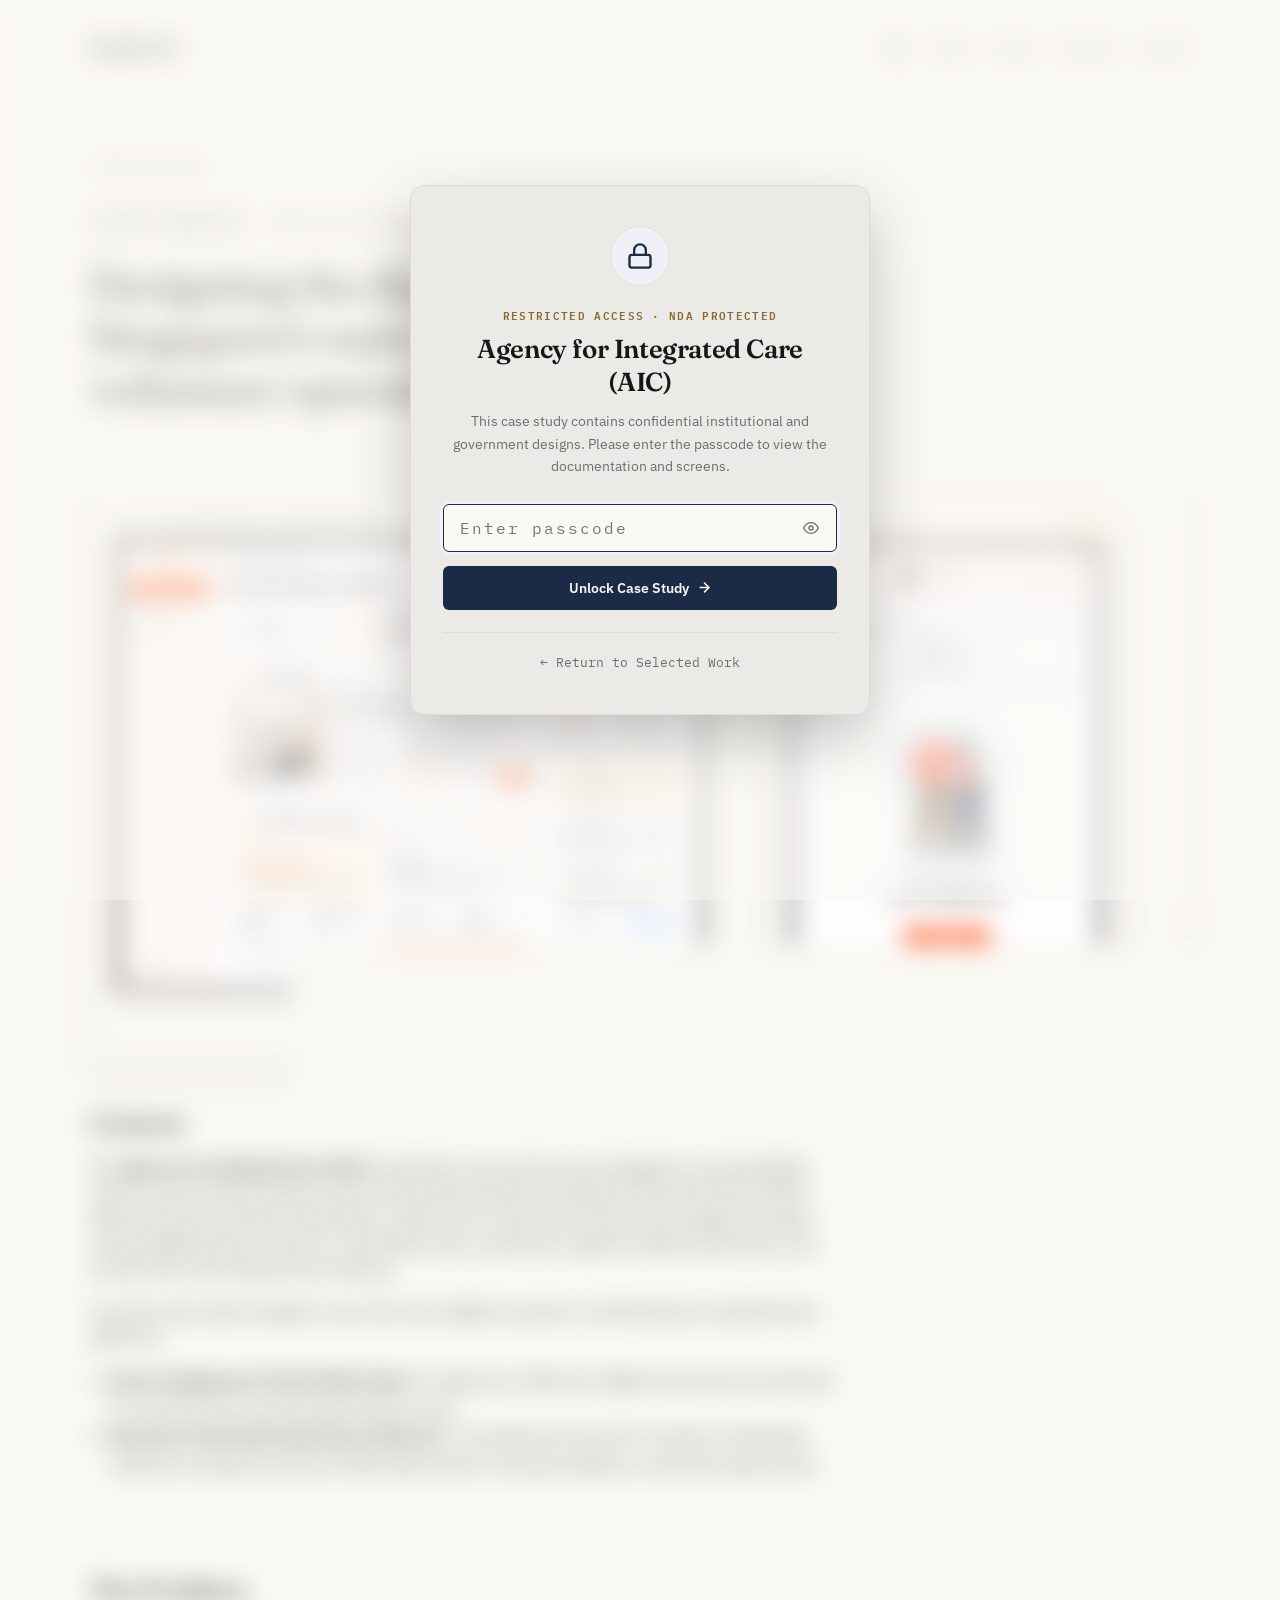
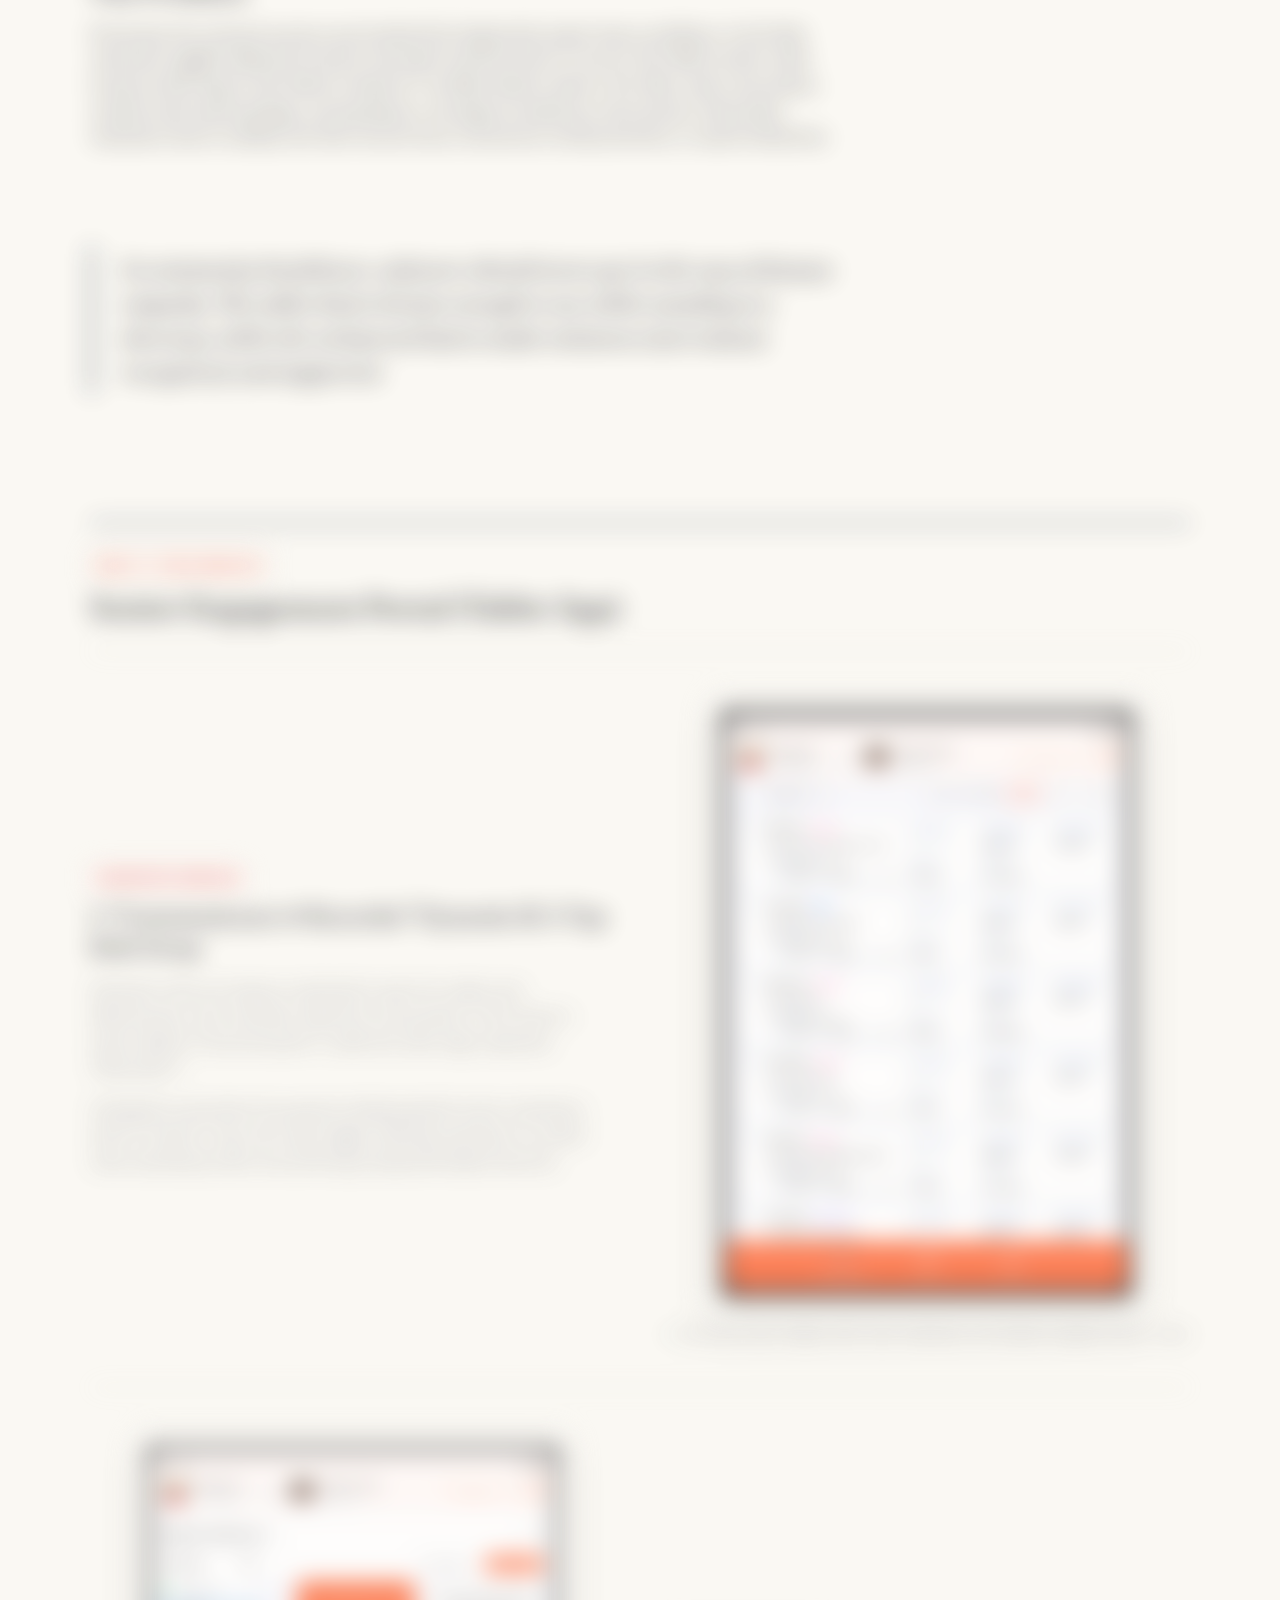
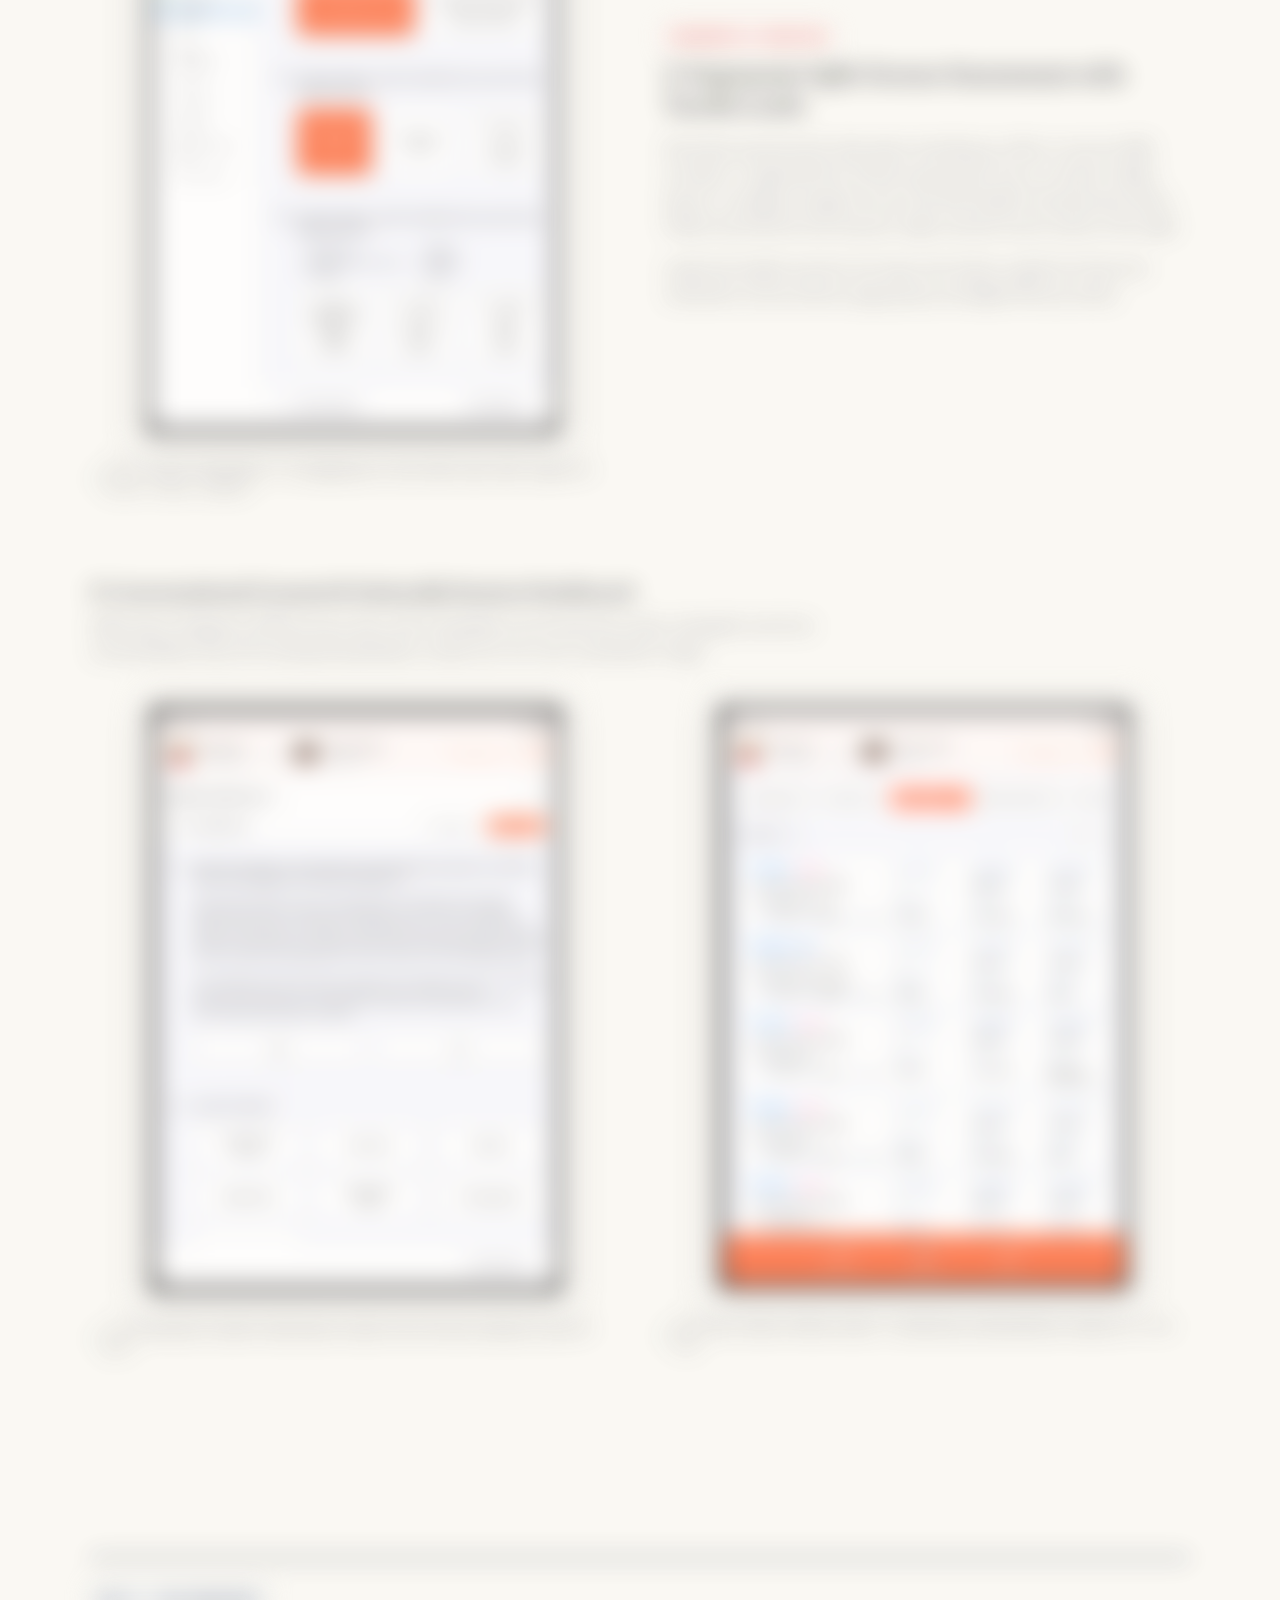
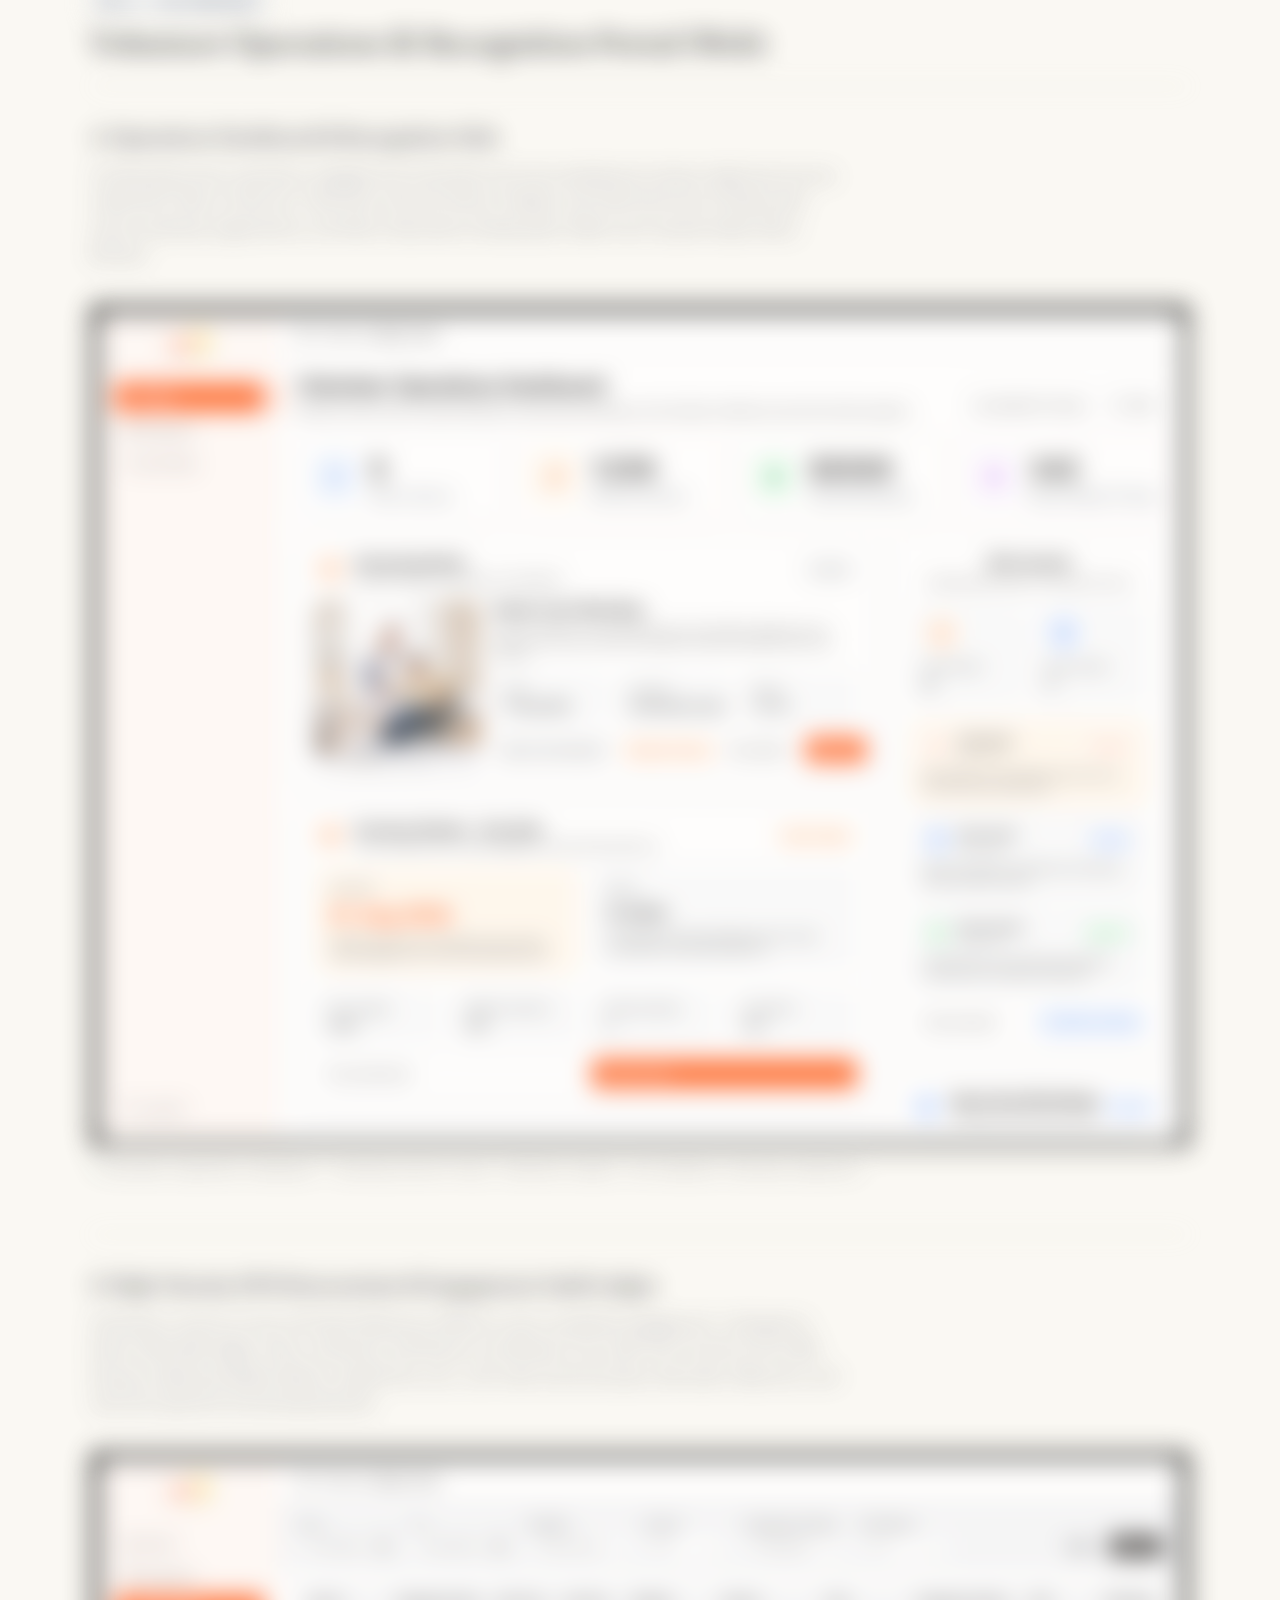
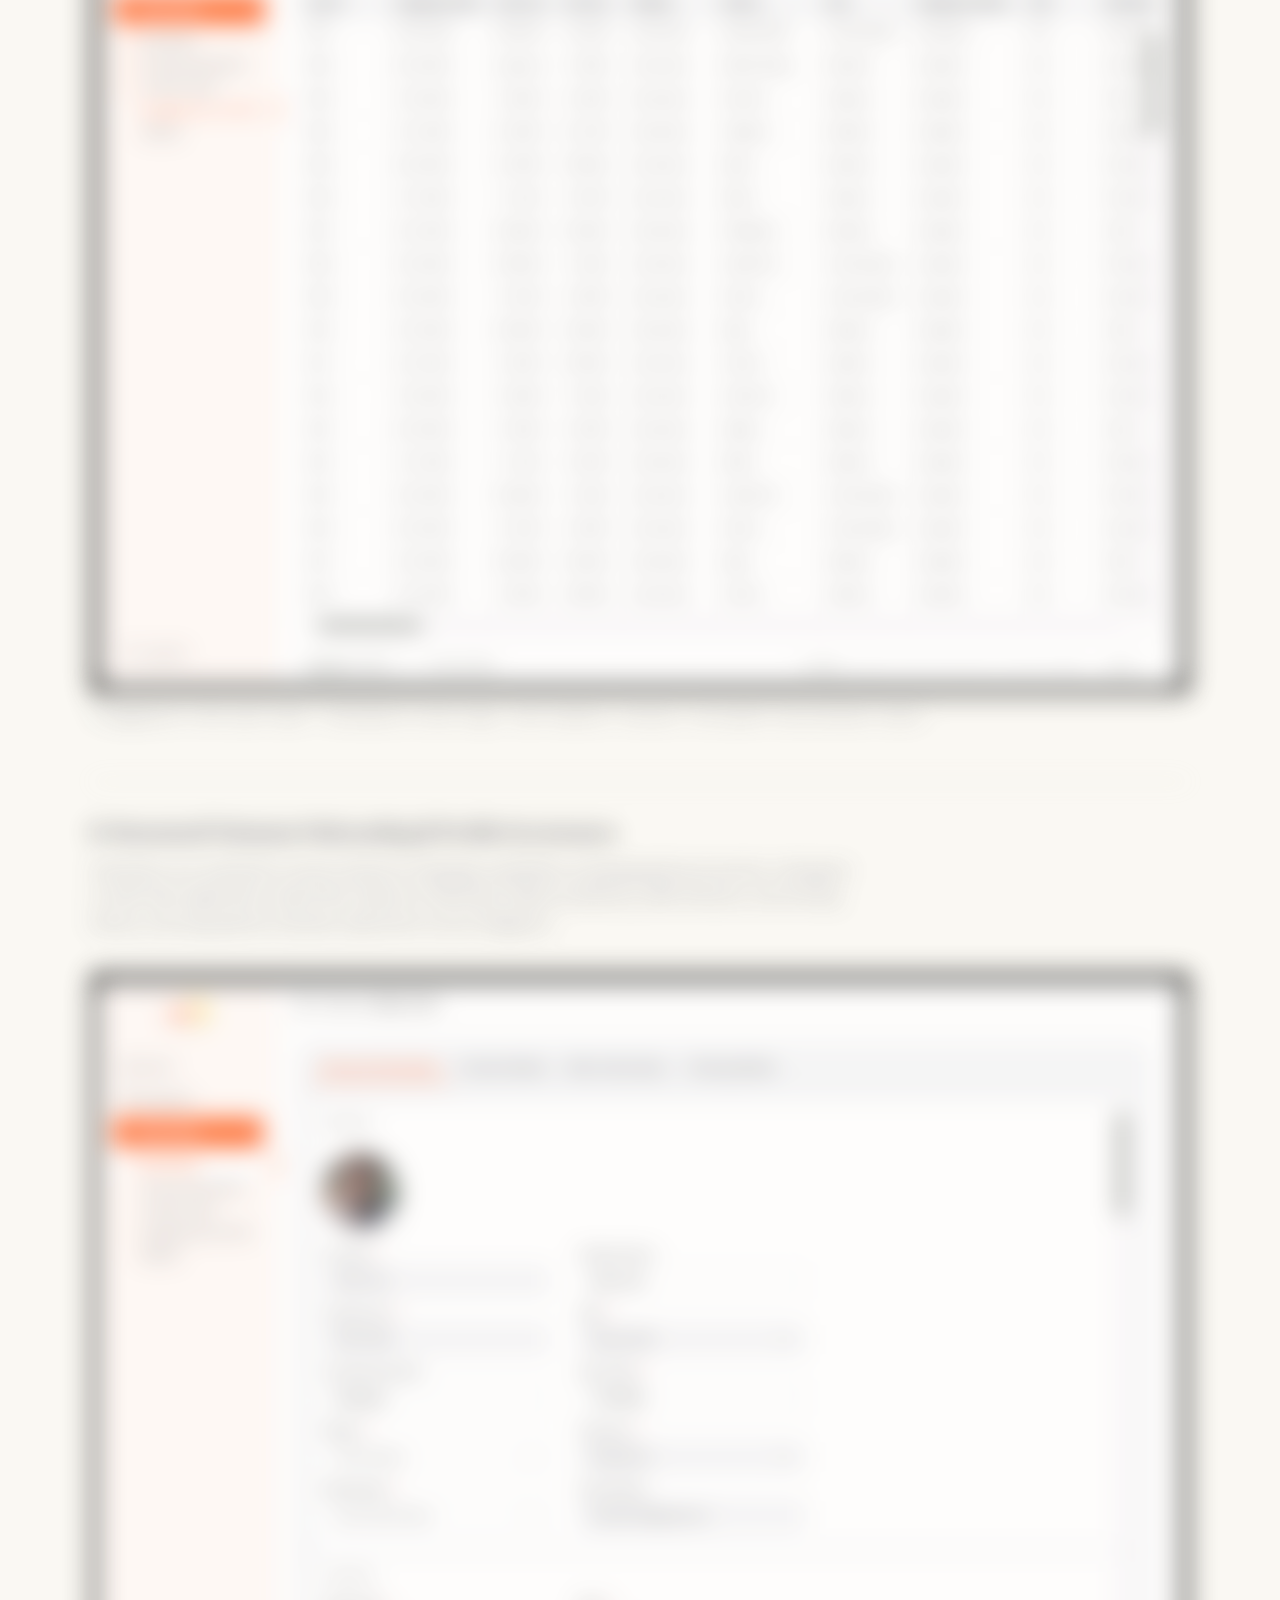
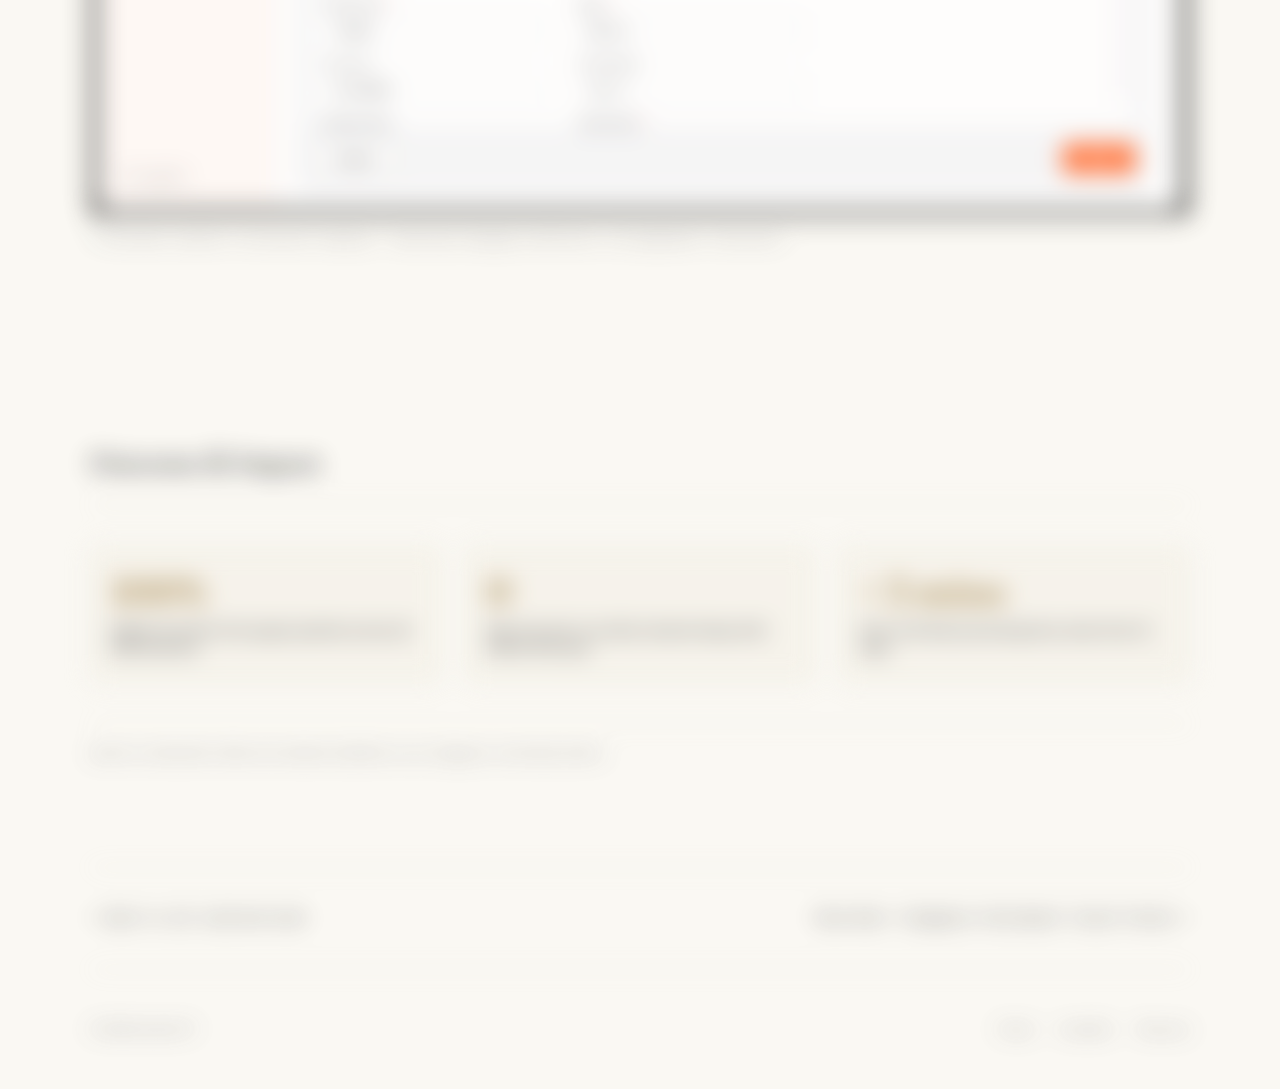
==== commit 28ea8fb5: "Add responsive mobile hamburger menu with dark mode toggle" ====
--- a/aic-portal.html
+++ b/aic-portal.html
@@ -25,15 +25,22 @@
 <div class="wrap">
   <nav class="nav animate-fade-up">
     <a href="index.html" class="name">Subith M</a>
-    <div class="links">
-      <a href="index.html#work">Work</a>
-      <a href="index.html#about">About</a>
-      <a href="SubithCV.pdf" download="Subith_M_Resume.pdf" target="_blank">Resume</a>
-      <a href="index.html#contact">Contact</a>
+    <div class="nav-right">
       <button id="theme-toggle" class="theme-toggle-btn" aria-label="Toggle dark mode" title="Toggle dark mode">
         <svg class="sun-icon" viewBox="0 0 24 24" width="15" height="15" fill="none" stroke="currentColor" stroke-width="2"><circle cx="12" cy="12" r="5"/><path d="M12 1v2M12 21v2M4.22 4.22l1.42 1.42M18.36 18.36l1.42 1.42M1 12h2M21 12h2M4.22 19.78l1.42-1.42M18.36 5.64l1.42-1.42"/></svg>
         <svg class="moon-icon" viewBox="0 0 24 24" width="15" height="15" fill="none" stroke="currentColor" stroke-width="2"><path d="M21 12.79A9 9 0 1 1 11.21 3 7 7 0 0 0 21 12.79z"/></svg>
       </button>
+      <button id="mobile-menu-btn" class="mobile-menu-btn" aria-label="Toggle navigation menu" aria-expanded="false">
+        <span class="hamburger-line"></span>
+        <span class="hamburger-line"></span>
+        <span class="hamburger-line"></span>
+      </button>
+      <div class="links" id="nav-links">
+        <a href="index.html#work">Work</a>
+        <a href="index.html#about">About</a>
+        <a href="SubithCV.pdf" download="Subith_M_Resume.pdf" target="_blank">Resume</a>
+        <a href="index.html#contact">Contact</a>
+      </div>
     </div>
   </nav>
 
--- a/style.css
+++ b/style.css
@@ -248,6 +248,7 @@
   align-items: center;
   padding: 32px 0;
   border-bottom: 1px solid var(--line);
+  position: relative;
 }
 
 .nav .name{
@@ -256,6 +257,8 @@
   font-weight: 600;
   letter-spacing: -0.01em;
   transition: opacity 0.2s ease, transform 0.2s ease;
+  color: var(--ink);
+  text-decoration: none;
 }
 
 .nav .name:hover{
@@ -263,8 +266,15 @@
   transform: translateX(2px);
 }
 
+.nav-right {
+  display: flex;
+  align-items: center;
+  gap: 20px;
+}
+
 .nav .links{
   display: flex;
+  align-items: center;
   gap: 28px;
   font-size: 14px;
   color: var(--muted);
@@ -274,6 +284,8 @@
   position: relative;
   transition: color 0.2s ease;
   padding: 4px 0;
+  color: var(--muted);
+  text-decoration: none;
 }
 
 .nav .links a::after {
@@ -299,7 +311,7 @@
   background: transparent;
   border: 1px solid var(--line);
   border-radius: 20px;
-  padding: 5px 9px;
+  padding: 6px 10px;
   cursor: pointer;
   display: inline-flex;
   align-items: center;
@@ -309,7 +321,6 @@
   font-family: inherit;
   font-size: 13px;
   line-height: 1;
-  margin-left: 4px;
 }
 
 .theme-toggle-btn:hover {
@@ -337,6 +348,128 @@
 
 [data-theme="dark"] .theme-toggle-btn .moon-icon {
   display: none;
+}
+
+/* Hamburger Button */
+.mobile-menu-btn {
+  display: none;
+  background: transparent;
+  border: 1px solid var(--line);
+  border-radius: 8px;
+  width: 38px;
+  height: 38px;
+  padding: 8px 7px;
+  cursor: pointer;
+  flex-direction: column;
+  justify-content: space-around;
+  align-items: center;
+  transition: background-color 0.2s ease, border-color 0.2s ease;
+  z-index: 1001;
+}
+
+.mobile-menu-btn:hover {
+  background-color: var(--card-bg);
+  border-color: var(--card-border);
+}
+
+.hamburger-line {
+  display: block;
+  width: 20px;
+  height: 2px;
+  background-color: var(--ink);
+  border-radius: 2px;
+  transition: transform 0.25s cubic-bezier(0.16, 1, 0.3, 1), opacity 0.2s ease;
+  transform-origin: center;
+}
+
+.mobile-menu-btn.is-active .hamburger-line:nth-child(1) {
+  transform: translateY(6px) rotate(45deg);
+}
+
+.mobile-menu-btn.is-active .hamburger-line:nth-child(2) {
+  opacity: 0;
+  transform: scaleX(0);
+}
+
+.mobile-menu-btn.is-active .hamburger-line:nth-child(3) {
+  transform: translateY(-6px) rotate(-45deg);
+}
+
+/* Responsive Mobile Navigation */
+@media (max-width: 768px) {
+  .nav {
+    padding: 20px 0;
+  }
+
+  .nav-right {
+    gap: 10px;
+  }
+
+  .mobile-menu-btn {
+    display: flex;
+  }
+
+  .nav .links {
+    position: absolute;
+    top: calc(100% + 8px);
+    right: 0;
+    left: 0;
+    background: var(--paper);
+    border: 1px solid var(--line);
+    border-radius: var(--radius-lg, 16px);
+    box-shadow: 0 16px 40px rgba(0, 0, 0, 0.12);
+    padding: 16px 20px;
+    flex-direction: column;
+    align-items: stretch;
+    gap: 6px;
+    display: none;
+    z-index: 1000;
+    opacity: 0;
+    transform: translateY(-8px);
+    transition: opacity 0.25s ease, transform 0.25s ease;
+  }
+
+  [data-theme="dark"] .nav .links {
+    box-shadow: 0 16px 40px rgba(0, 0, 0, 0.5);
+    border-color: rgba(255, 255, 255, 0.12);
+  }
+
+  .nav .links.is-open {
+    display: flex;
+    opacity: 1;
+    transform: translateY(0);
+  }
+
+  .nav .links a {
+    font-family: 'Fraunces', serif;
+    font-size: 18px;
+    font-weight: 500;
+    color: var(--ink);
+    padding: 12px 14px;
+    border-radius: 8px;
+    border-bottom: 1px solid rgba(0, 0, 0, 0.05);
+    display: flex;
+    align-items: center;
+    justify-content: space-between;
+    transition: background-color 0.2s ease, color 0.2s ease;
+  }
+
+  [data-theme="dark"] .nav .links a {
+    border-bottom: 1px solid rgba(255, 255, 255, 0.06);
+  }
+
+  .nav .links a:last-child {
+    border-bottom: none;
+  }
+
+  .nav .links a:hover {
+    background-color: var(--card-bg);
+    color: var(--ink);
+  }
+
+  .nav .links a::after {
+    display: none;
+  }
 }
 
 /* =========================================
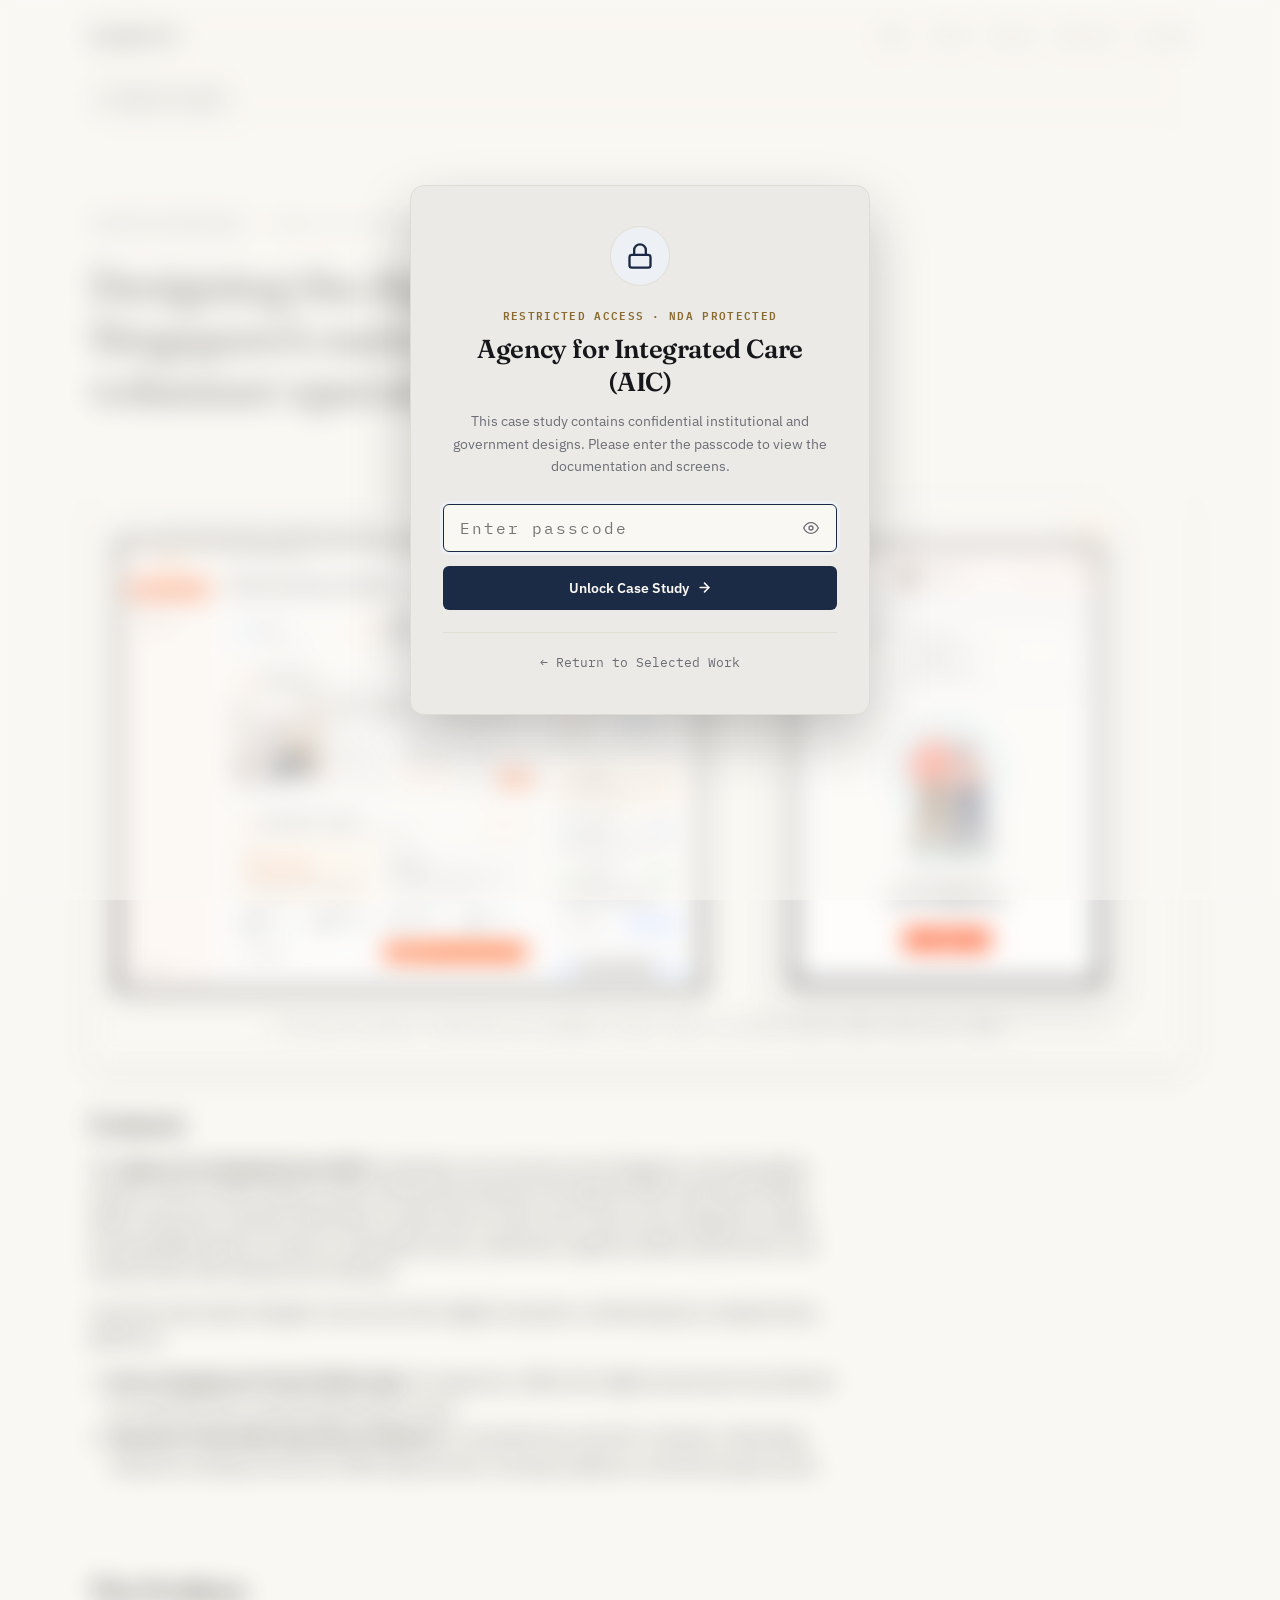
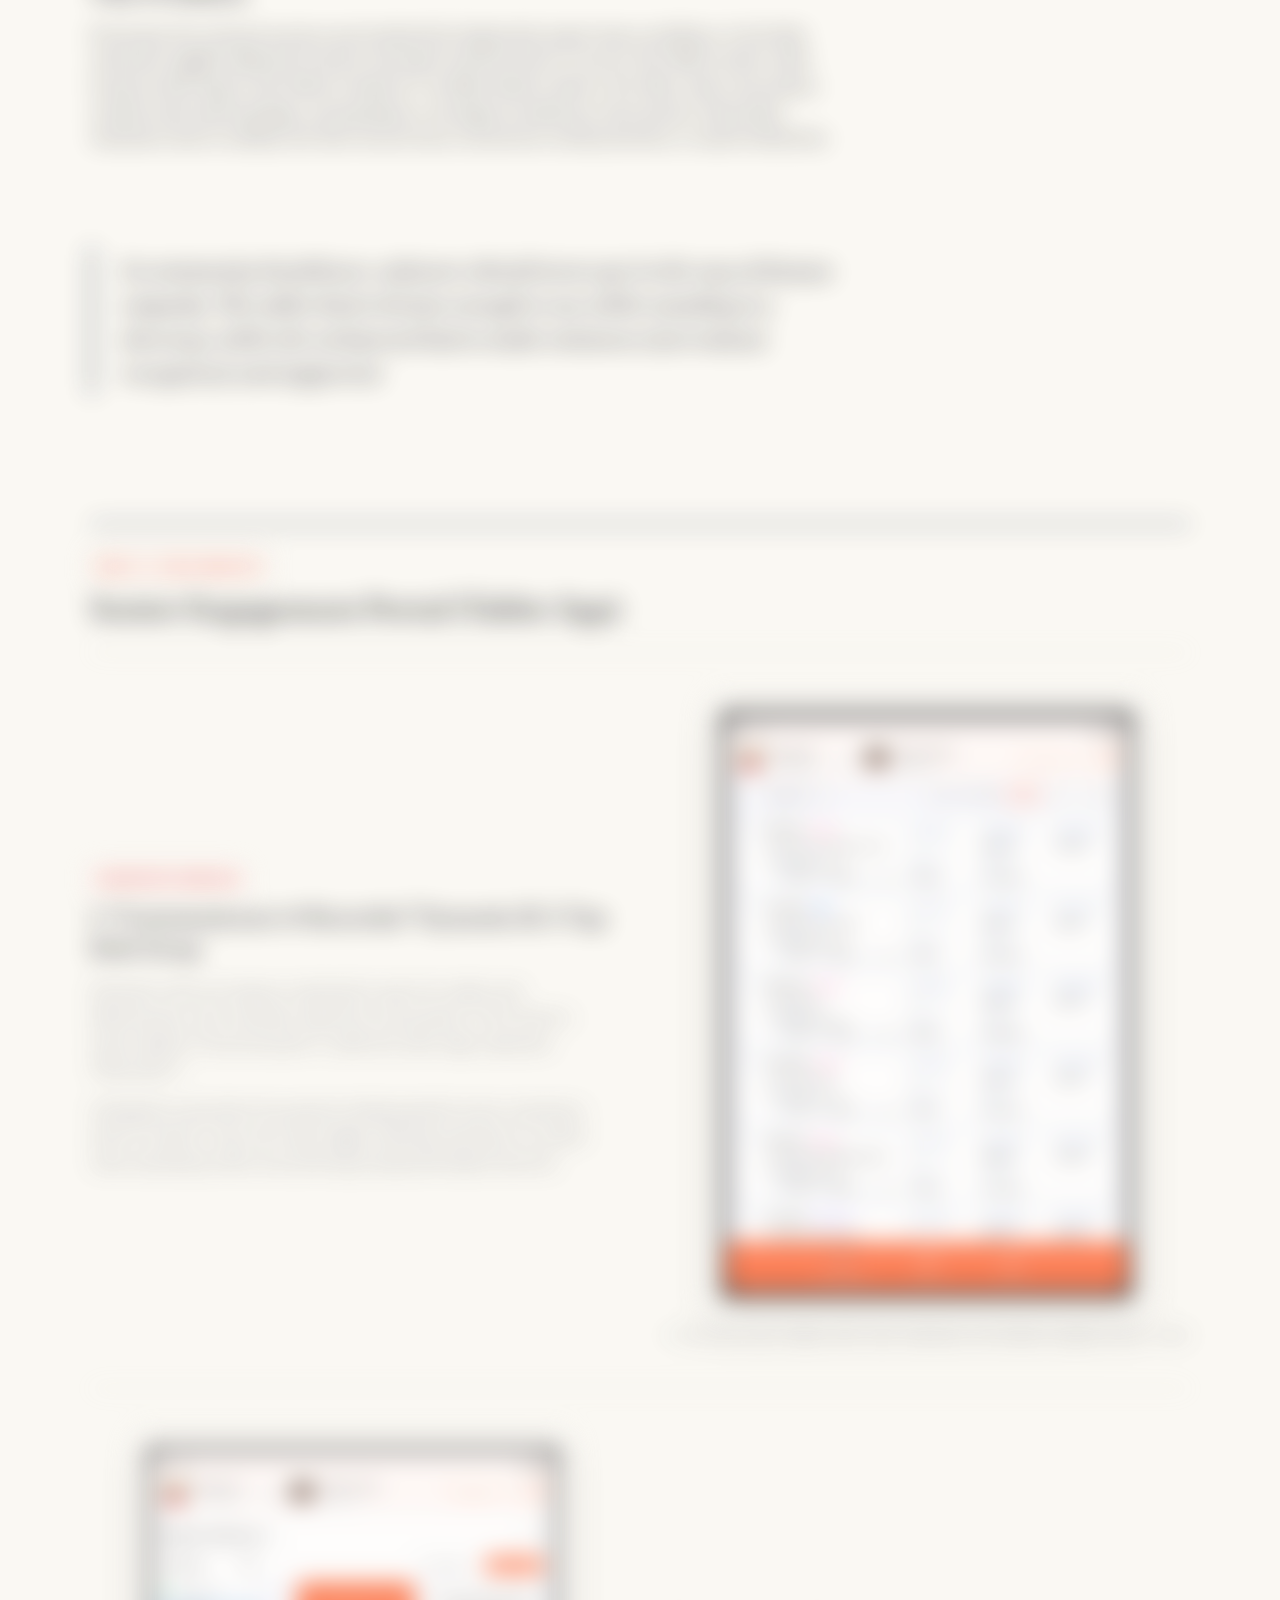
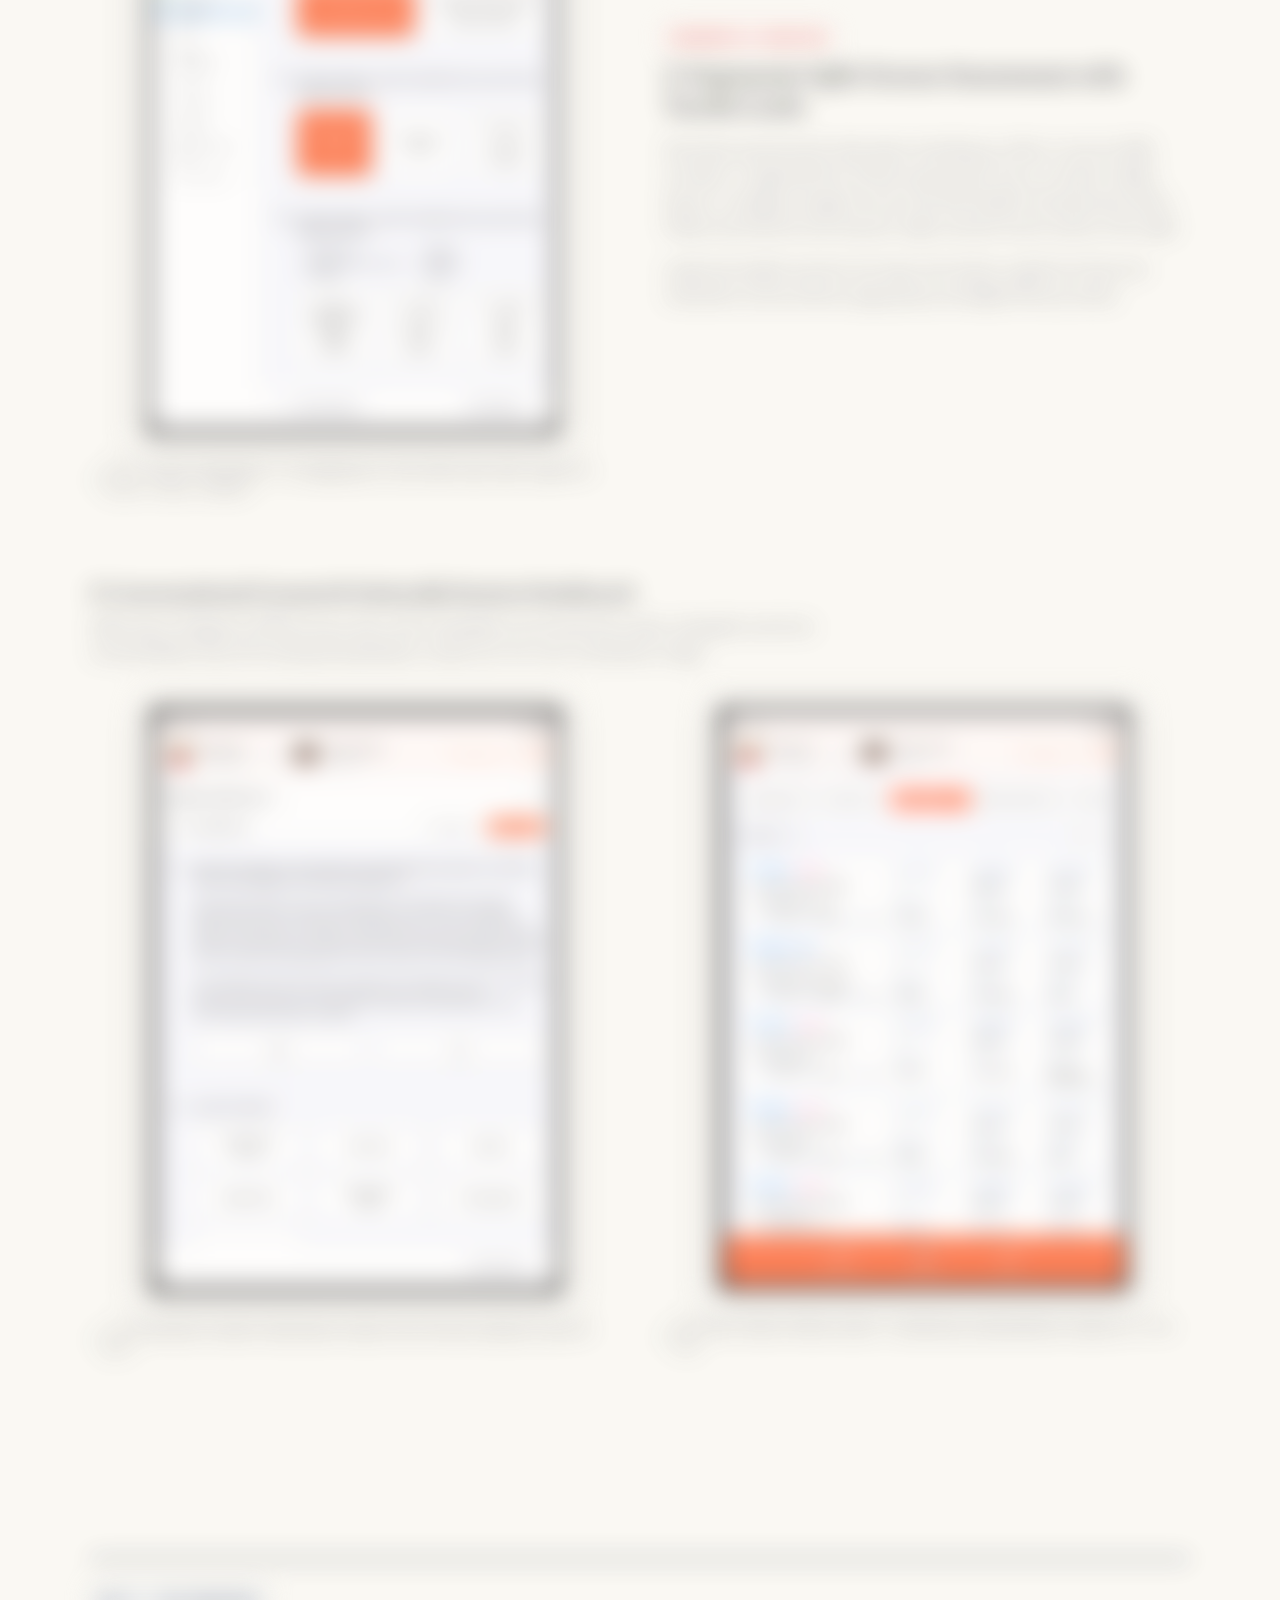
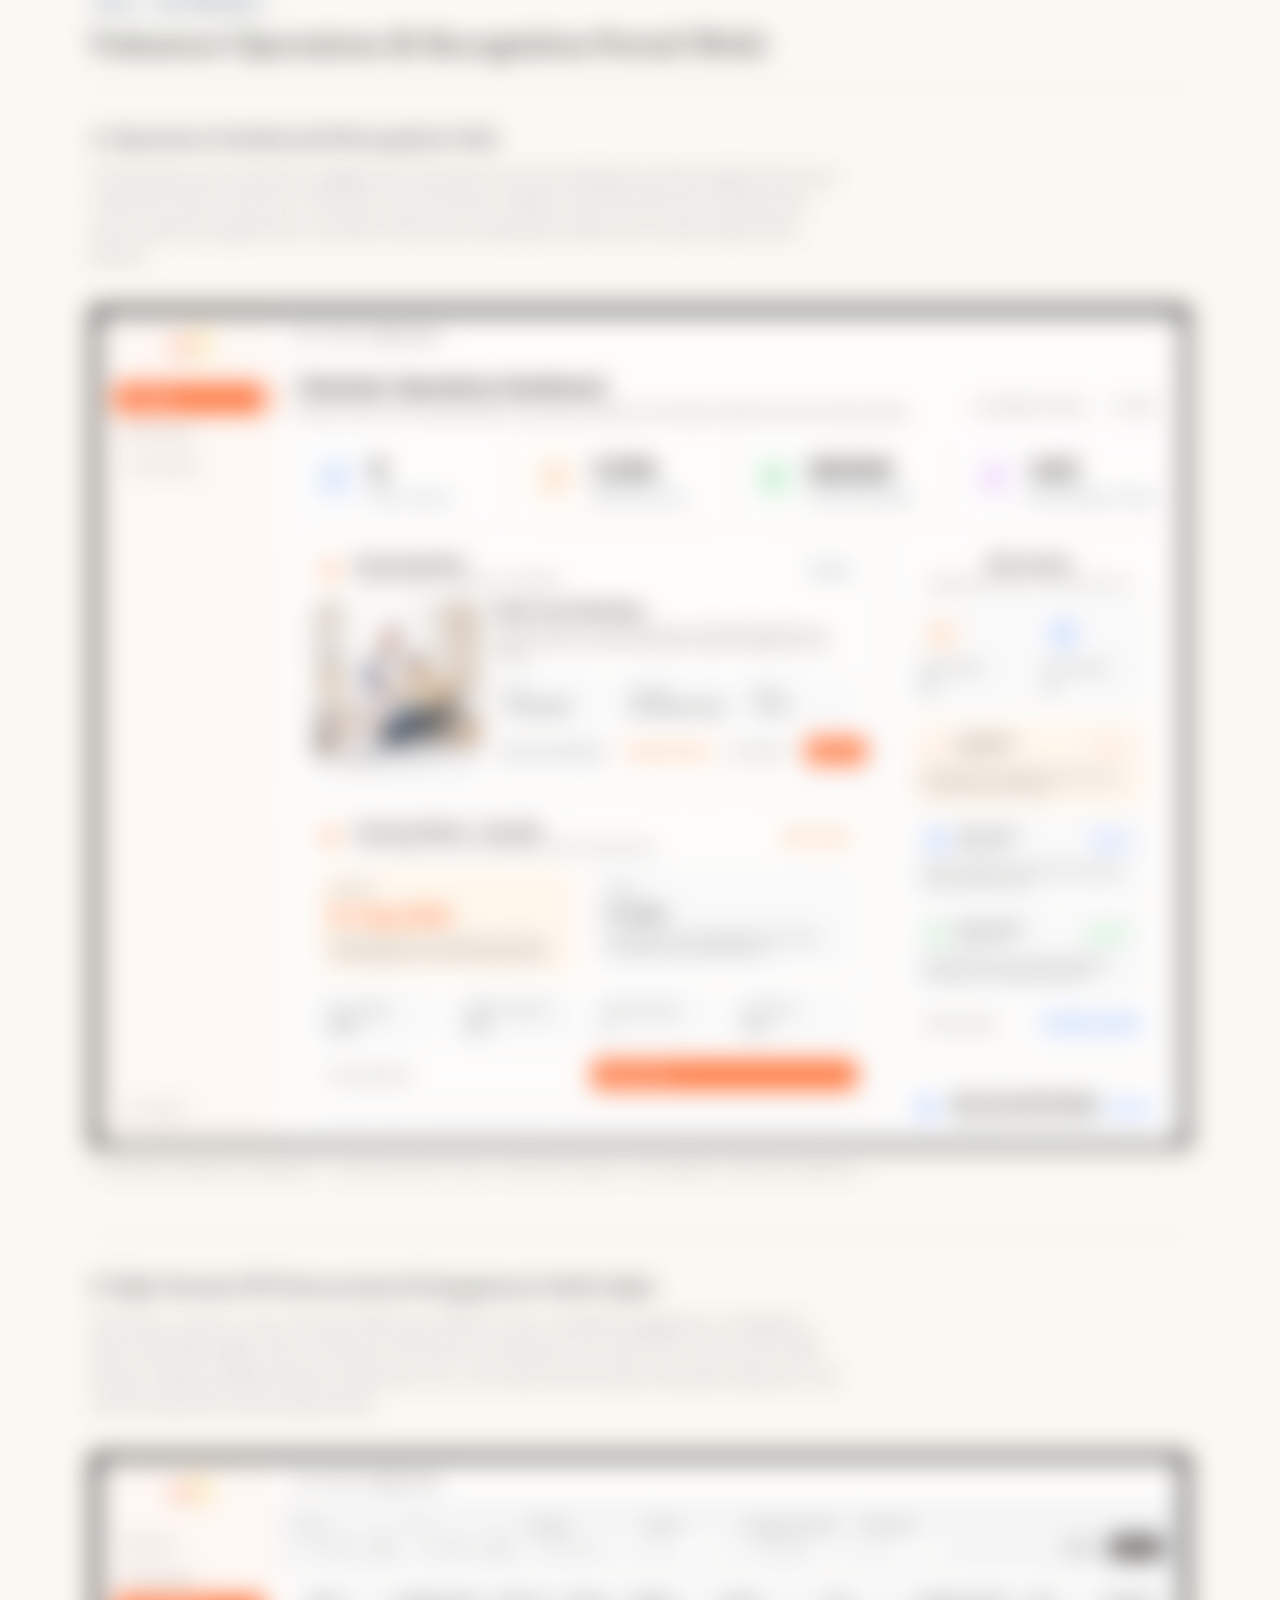
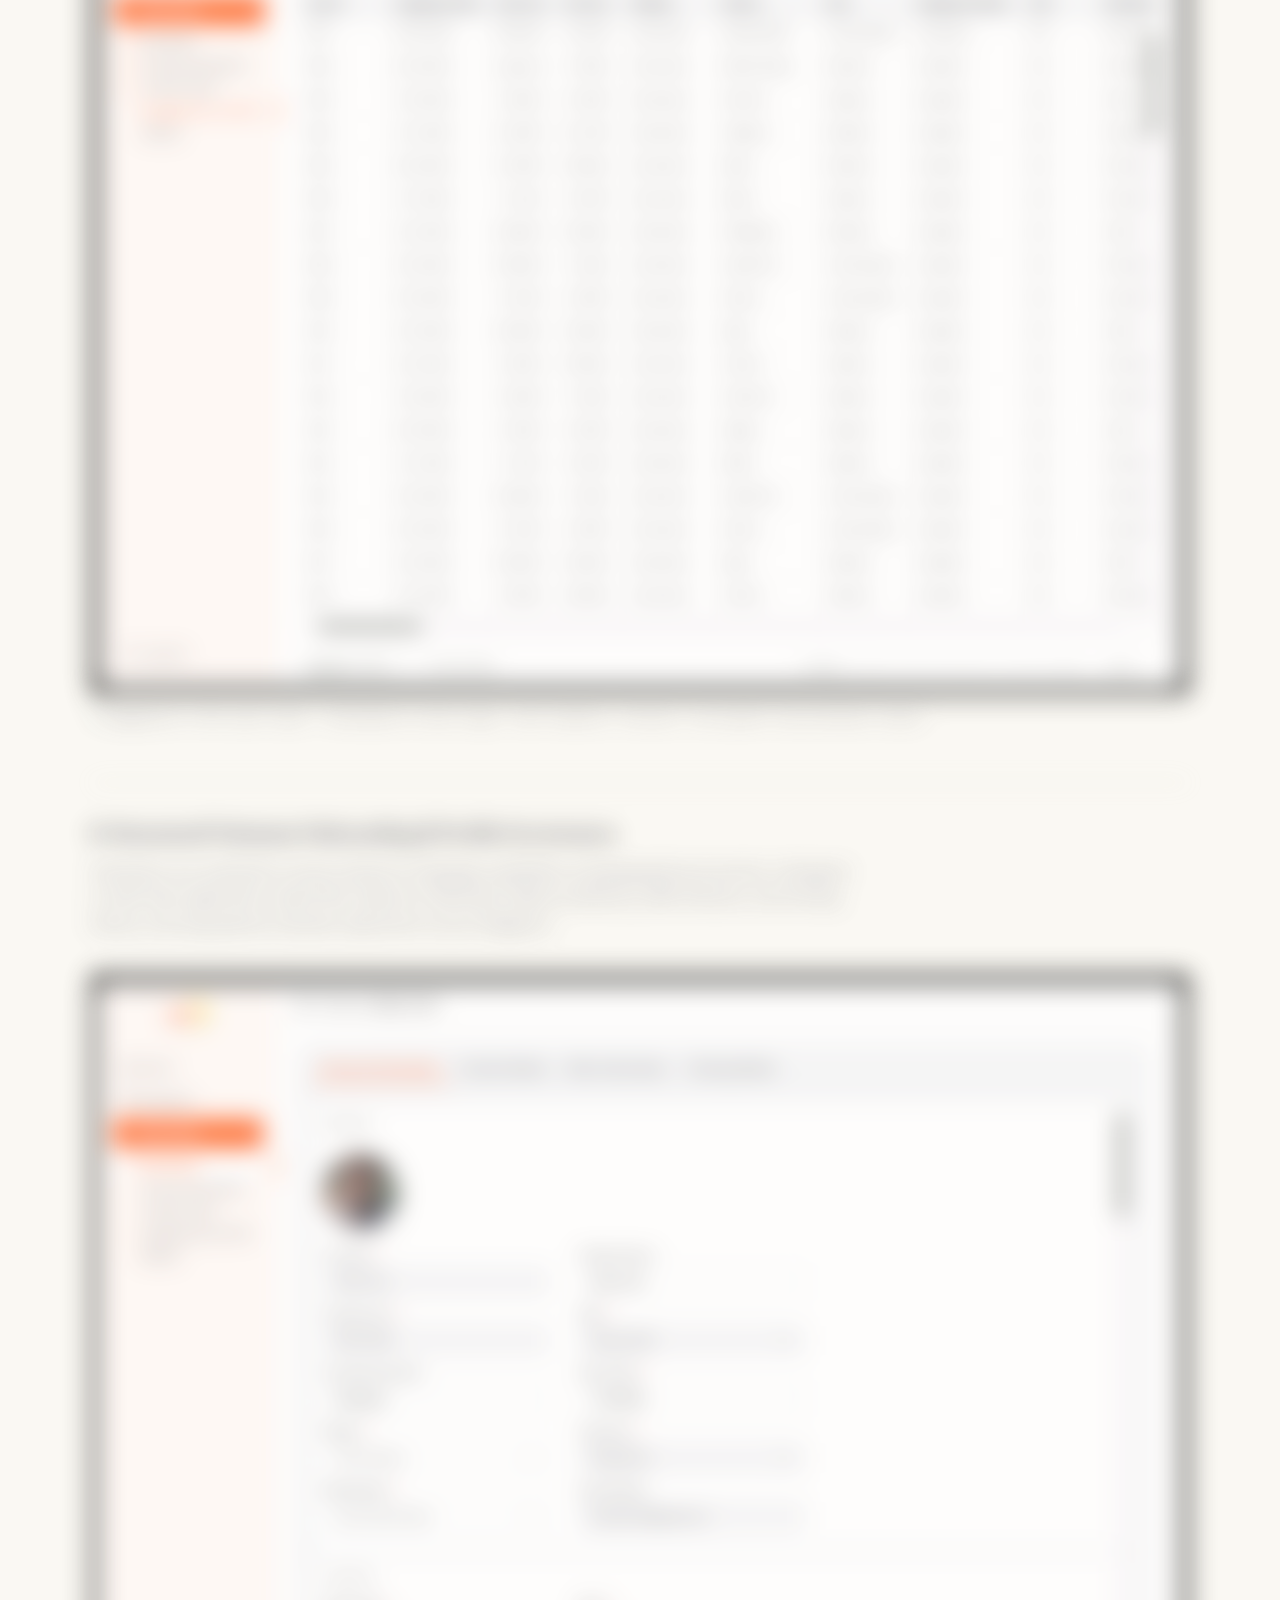
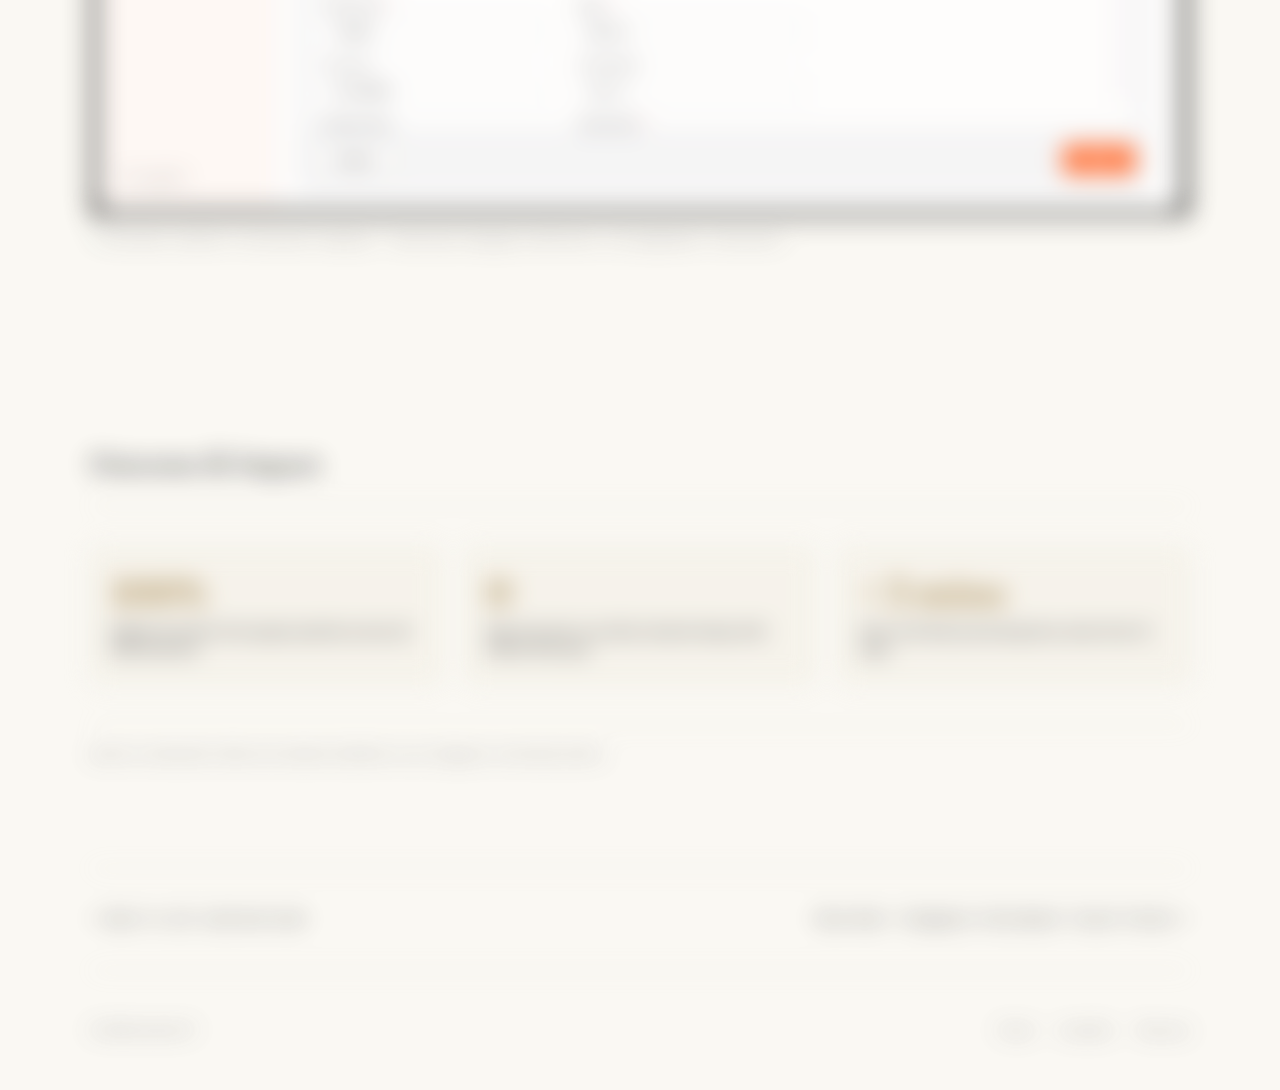
==== commit c9c44ecd: "Add sticky header, sticky back-to-work case subnav, mobile covering menu, and work accordion with ca" ====
--- a/aic-portal.html
+++ b/aic-portal.html
@@ -36,16 +36,58 @@
         <span class="hamburger-line"></span>
       </button>
       <div class="links" id="nav-links">
-        <a href="index.html#work">Work</a>
-        <a href="index.html#about">About</a>
-        <a href="SubithCV.pdf" download="Subith_M_Resume.pdf" target="_blank">Resume</a>
-        <a href="index.html#contact">Contact</a>
+        <div class="nav-accordion">
+          <a href="index.html#work" class="desktop-work-link">Work</a>
+          <button type="button" class="accordion-toggle-btn" aria-expanded="false">
+            <span>Work</span>
+            <svg class="chevron-icon" viewBox="0 0 24 24" width="18" height="18" fill="none" stroke="currentColor" stroke-width="2.2" stroke-linecap="round" stroke-linejoin="round"><polyline points="6 9 12 15 18 9"></polyline></svg>
+          </button>
+          <div class="nav-accordion-content">
+            <a href="etrm-powerseraya.html" class="sublink-item">
+              <span class="sublink-title">PowerSeraya ETRM</span>
+              <span class="sublink-badge">Energy Trading &amp; Risk</span>
+            </a>
+            <a href="aic-portal.html" class="sublink-item">
+              <span class="sublink-title">AIC Care Services</span>
+              <span class="sublink-badge">GovTech · Elder Care</span>
+            </a>
+            <a href="parliament.html" class="sublink-item">
+              <span class="sublink-title">Singapore Parliament</span>
+              <span class="sublink-badge">GovTech · Digital Hansard</span>
+            </a>
+            <a href="itrack.html" class="sublink-item">
+              <span class="sublink-title">iTrack &amp; AssetIQ</span>
+              <span class="sublink-badge">Fleet Risk Telematics</span>
+            </a>
+            <a href="seaverse.html" class="sublink-item">
+              <span class="sublink-title">Seaverse</span>
+              <span class="sublink-badge">Maritime 3D Simulators</span>
+            </a>
+            <a href="sun-mobility.html" class="sublink-item">
+              <span class="sublink-title">SUN Mobility</span>
+              <span class="sublink-badge">EV Battery Swapping</span>
+            </a>
+            <a href="index.html#work" class="sublink-item sublink-all">
+              <span class="sublink-title">View All Works →</span>
+            </a>
+          </div>
+        </div>
+        <a href="index.html#about" class="nav-link-item">About</a>
+        <a href="SubithCV.pdf" download="Subith_M_Resume.pdf" target="_blank" class="nav-link-item">Resume</a>
+        <a href="index.html#contact" class="nav-link-item">Contact</a>
       </div>
     </div>
   </nav>
 
+  <!-- Sticky Back to Work Subnav -->
+  <div class="case-subnav animate-fade-up">
+    <a href="index.html" class="back-link">
+      <svg viewBox="0 0 24 24" width="14" height="14" fill="none" stroke="currentColor" stroke-width="2.2" stroke-linecap="round" stroke-linejoin="round"><line x1="19" y1="12" x2="5" y2="12"></line><polyline points="12 19 5 12 12 5"></polyline></svg>
+      <span>Back to work</span>
+    </a>
+  </div>
+
   <section class="cs-hero animate-fade-up delay-1">
-    <a href="index.html" class="back-link">← Back to work</a>
     <div class="meta cs-meta">
       <span class="cs-meta-tag">GovTech &amp; Healthcare</span>
       <span class="dot">·</span>
--- a/style.css
+++ b/style.css
@@ -239,19 +239,29 @@
 .reveal-group.is-visible > *:nth-child(6) { transition-delay: 0.55s; opacity: 1; transform: translateY(0); }
 
 /* =========================================
-   Navigation
+   Navigation & Sticky Header
    ========================================= */
 
-.nav{
+.nav {
+  position: sticky;
+  top: 0;
+  z-index: 1000;
   display: flex;
   justify-content: space-between;
   align-items: center;
-  padding: 32px 0;
+  padding: 20px 0;
   border-bottom: 1px solid var(--line);
-  position: relative;
-}
-
-.nav .name{
+  background: rgba(248, 246, 241, 0.94);
+  backdrop-filter: blur(16px);
+  -webkit-backdrop-filter: blur(16px);
+  transition: background-color 0.3s ease, border-color 0.3s ease, padding 0.2s ease;
+}
+
+[data-theme="dark"] .nav {
+  background: rgba(18, 18, 18, 0.94);
+}
+
+.nav .name {
   font-family: 'Fraunces', serif;
   font-size: 20px;
   font-weight: 600;
@@ -261,7 +271,7 @@
   text-decoration: none;
 }
 
-.nav .name:hover{
+.nav .name:hover {
   opacity: 0.75;
   transform: translateX(2px);
 }
@@ -269,10 +279,10 @@
 .nav-right {
   display: flex;
   align-items: center;
-  gap: 20px;
-}
-
-.nav .links{
+  gap: 24px;
+}
+
+.nav .links {
   display: flex;
   align-items: center;
   gap: 28px;
@@ -280,15 +290,20 @@
   color: var(--muted);
 }
 
-.nav .links a{
+.nav-accordion {
+  position: relative;
+}
+
+.desktop-work-link {
   position: relative;
   transition: color 0.2s ease;
   padding: 4px 0;
   color: var(--muted);
   text-decoration: none;
-}
-
-.nav .links a::after {
+  font-size: 14px;
+}
+
+.desktop-work-link::after {
   content: '';
   position: absolute;
   bottom: 0;
@@ -299,11 +314,47 @@
   transition: width 0.25s cubic-bezier(0.16, 1, 0.3, 1);
 }
 
-.nav .links a:hover{
+.desktop-work-link:hover {
   color: var(--ink);
 }
 
-.nav .links a:hover::after {
+.desktop-work-link:hover::after {
+  width: 100%;
+}
+
+.accordion-toggle-btn {
+  display: none;
+}
+
+.nav-accordion-content {
+  display: none;
+}
+
+.nav-link-item {
+  position: relative;
+  transition: color 0.2s ease;
+  padding: 4px 0;
+  color: var(--muted);
+  text-decoration: none;
+  font-size: 14px;
+}
+
+.nav-link-item::after {
+  content: '';
+  position: absolute;
+  bottom: 0;
+  left: 0;
+  width: 0%;
+  height: 1px;
+  background-color: var(--ink);
+  transition: width 0.25s cubic-bezier(0.16, 1, 0.3, 1);
+}
+
+.nav-link-item:hover {
+  color: var(--ink);
+}
+
+.nav-link-item:hover::after {
   width: 100%;
 }
 
@@ -350,7 +401,7 @@
   display: none;
 }
 
-/* Hamburger Button */
+/* Mobile Hamburger Button */
 .mobile-menu-btn {
   display: none;
   background: transparent;
@@ -395,43 +446,112 @@
   transform: translateY(-6px) rotate(-45deg);
 }
 
-/* Responsive Mobile Navigation */
+/* =========================================
+   Sticky Case Study Subnav (Back to Work)
+   ========================================= */
+
+.case-subnav {
+  position: sticky;
+  top: 65px;
+  z-index: 990;
+  padding: 10px 0;
+  background: rgba(248, 246, 241, 0.94);
+  backdrop-filter: blur(16px);
+  -webkit-backdrop-filter: blur(16px);
+  border-bottom: 1px solid var(--line);
+  margin-bottom: 28px;
+  display: flex;
+  align-items: center;
+  transition: background-color 0.3s ease, border-color 0.3s ease;
+}
+
+[data-theme="dark"] .case-subnav {
+  background: rgba(18, 18, 18, 0.94);
+}
+
+.case-subnav .back-link {
+  font-family: 'IBM Plex Mono', monospace;
+  font-size: 13px;
+  font-weight: 500;
+  color: var(--ink);
+  background: var(--card-bg);
+  border: 1px solid var(--card-border);
+  border-radius: 6px;
+  padding: 5px 12px;
+  display: inline-flex;
+  align-items: center;
+  gap: 7px;
+  margin-bottom: 0;
+  text-decoration: none;
+  transition: background-color 0.2s ease, border-color 0.2s ease, transform 0.2s ease, color 0.2s ease;
+}
+
+.case-subnav .back-link:hover {
+  background: var(--paper);
+  border-color: var(--ink);
+  transform: translateX(-3px);
+}
+
+.case-subnav .back-link svg {
+  stroke: currentColor;
+  transition: transform 0.2s ease;
+}
+
+.case-subnav .back-link:hover svg {
+  transform: translateX(-2px);
+}
+
+/* =========================================
+   Mobile Navigation Overlay & Work Accordion
+   ========================================= */
+
 @media (max-width: 768px) {
   .nav {
-    padding: 20px 0;
+    padding: 14px 0;
   }
 
   .nav-right {
-    gap: 10px;
+    gap: 12px;
   }
 
   .mobile-menu-btn {
     display: flex;
   }
 
+  .case-subnav {
+    top: 59px;
+    padding: 8px 0;
+    margin-bottom: 20px;
+  }
+
   .nav .links {
-    position: absolute;
-    top: calc(100% + 8px);
+    position: fixed;
+    top: 59px;
+    left: 0;
     right: 0;
-    left: 0;
-    background: var(--paper);
-    border: 1px solid var(--line);
-    border-radius: var(--radius-lg, 16px);
-    box-shadow: 0 16px 40px rgba(0, 0, 0, 0.12);
-    padding: 16px 20px;
+    bottom: 0;
+    width: 100vw;
+    height: calc(100vh - 59px);
+    background: var(--bg);
+    overflow-y: auto;
+    -webkit-overflow-scrolling: touch;
+    padding: 20px 24px 60px;
+    display: none;
     flex-direction: column;
     align-items: stretch;
-    gap: 6px;
-    display: none;
-    z-index: 1000;
+    gap: 0;
+    z-index: 9999;
+    border: none;
+    box-shadow: none;
     opacity: 0;
     transform: translateY(-8px);
-    transition: opacity 0.25s ease, transform 0.25s ease;
+    transition: opacity 0.25s cubic-bezier(0.16, 1, 0.3, 1), transform 0.25s cubic-bezier(0.16, 1, 0.3, 1);
   }
 
   [data-theme="dark"] .nav .links {
-    box-shadow: 0 16px 40px rgba(0, 0, 0, 0.5);
-    border-color: rgba(255, 255, 255, 0.12);
+    background: var(--bg);
+    border: none;
+    box-shadow: none;
   }
 
   .nav .links.is-open {
@@ -440,34 +560,133 @@
     transform: translateY(0);
   }
 
-  .nav .links a {
-    font-family: 'Fraunces', serif;
-    font-size: 18px;
-    font-weight: 500;
-    color: var(--ink);
-    padding: 12px 14px;
-    border-radius: 8px;
-    border-bottom: 1px solid rgba(0, 0, 0, 0.05);
+  .desktop-work-link {
+    display: none;
+  }
+
+  /* Accordion Item */
+  .nav-accordion {
+    border-bottom: 1px solid var(--line);
+    padding: 4px 0;
+  }
+
+  .accordion-toggle-btn {
     display: flex;
     align-items: center;
     justify-content: space-between;
-    transition: background-color 0.2s ease, color 0.2s ease;
-  }
-
-  [data-theme="dark"] .nav .links a {
-    border-bottom: 1px solid rgba(255, 255, 255, 0.06);
-  }
-
-  .nav .links a:last-child {
-    border-bottom: none;
-  }
-
-  .nav .links a:hover {
-    background-color: var(--card-bg);
+    width: 100%;
+    background: transparent;
+    border: none;
+    padding: 14px 0;
+    cursor: pointer;
+    font-family: 'Fraunces', serif;
+    font-size: 24px;
+    font-weight: 500;
     color: var(--ink);
-  }
-
-  .nav .links a::after {
+    text-align: left;
+  }
+
+  .accordion-toggle-btn .chevron-icon {
+    width: 22px;
+    height: 22px;
+    stroke: var(--muted);
+    transition: transform 0.3s cubic-bezier(0.16, 1, 0.3, 1), stroke 0.2s ease;
+  }
+
+  .nav-accordion.is-expanded .accordion-toggle-btn .chevron-icon {
+    transform: rotate(180deg);
+    stroke: var(--ink);
+  }
+
+  /* Nested Case Study Submenu */
+  .nav-accordion-content {
+    display: none;
+    flex-direction: column;
+    gap: 8px;
+    padding: 6px 0 16px 12px;
+    border-left: 2px solid var(--line);
+    margin-left: 6px;
+  }
+
+  .nav-accordion.is-expanded .nav-accordion-content {
+    display: flex;
+    animation: accordionFade 0.25s cubic-bezier(0.16, 1, 0.3, 1) forwards;
+  }
+
+  @keyframes accordionFade {
+    from {
+      opacity: 0;
+      transform: translateY(-6px);
+    }
+    to {
+      opacity: 1;
+      transform: translateY(0);
+    }
+  }
+
+  .sublink-item {
+    display: flex;
+    flex-direction: column;
+    gap: 3px;
+    padding: 10px 14px;
+    border-radius: 8px;
+    background: var(--card-bg);
+    border: 1px solid var(--card-border);
+    transition: background-color 0.2s ease, transform 0.2s ease;
+    text-decoration: none;
+  }
+
+  .sublink-item:active {
+    background: var(--paper);
+    transform: translateX(4px);
+  }
+
+  .sublink-title {
+    font-family: 'Fraunces', serif;
+    font-size: 16px;
+    font-weight: 600;
+    color: var(--ink);
+    line-height: 1.25;
+  }
+
+  .sublink-badge {
+    font-family: 'IBM Plex Mono', monospace;
+    font-size: 11px;
+    color: var(--muted);
+    letter-spacing: 0.02em;
+  }
+
+  .sublink-all {
+    border-style: dashed;
+    background: transparent;
+    padding: 10px 14px;
+    align-items: center;
+    justify-content: center;
+    text-align: center;
+  }
+
+  .sublink-all .sublink-title {
+    font-size: 14px;
+    color: var(--muted);
+  }
+
+  /* Standard Nav Links */
+  .nav-link-item {
+    font-family: 'Fraunces', serif;
+    font-size: 24px;
+    font-weight: 500;
+    color: var(--ink);
+    padding: 14px 0;
+    border-bottom: 1px solid var(--line);
+    display: block;
+    text-decoration: none;
+  }
+
+  .nav-link-item:hover, .nav-link-item:active {
+    color: var(--accent);
+  }
+
+  .nav-link-item::after {
     display: none;
   }
 }
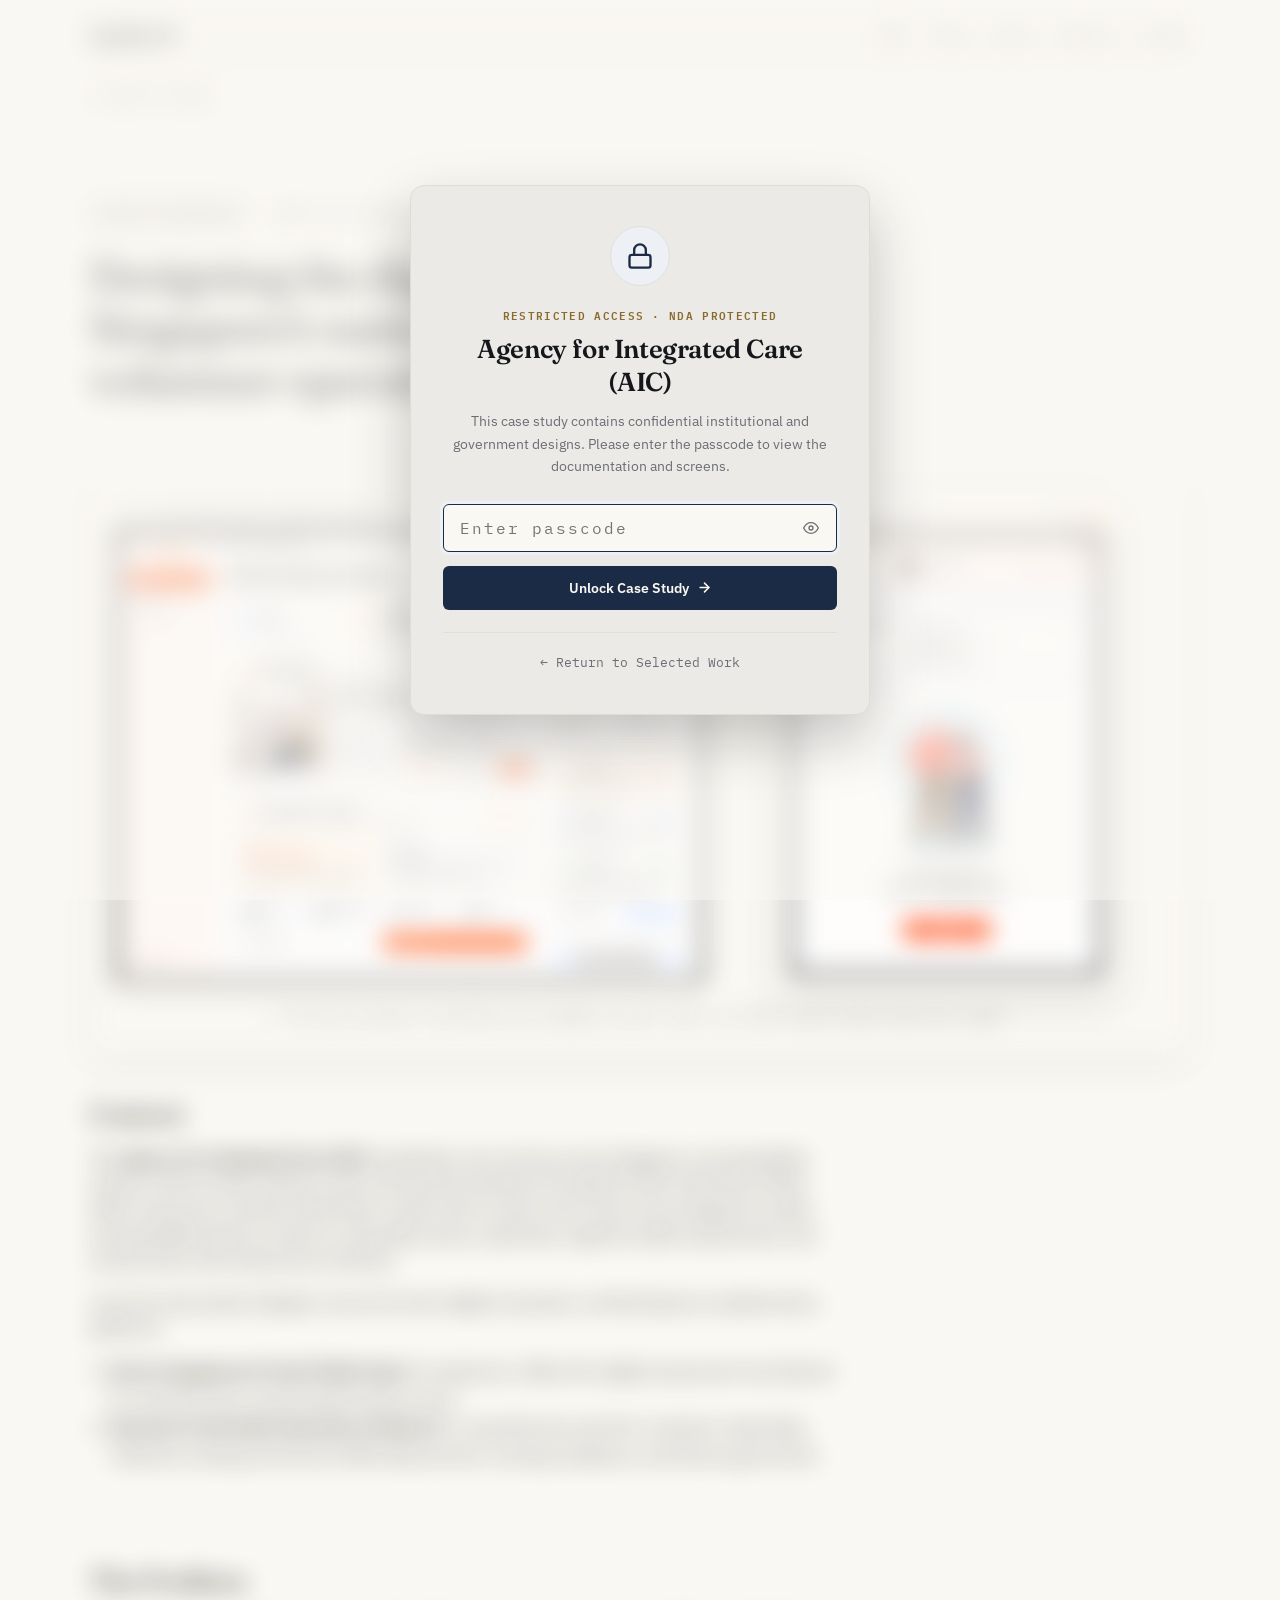
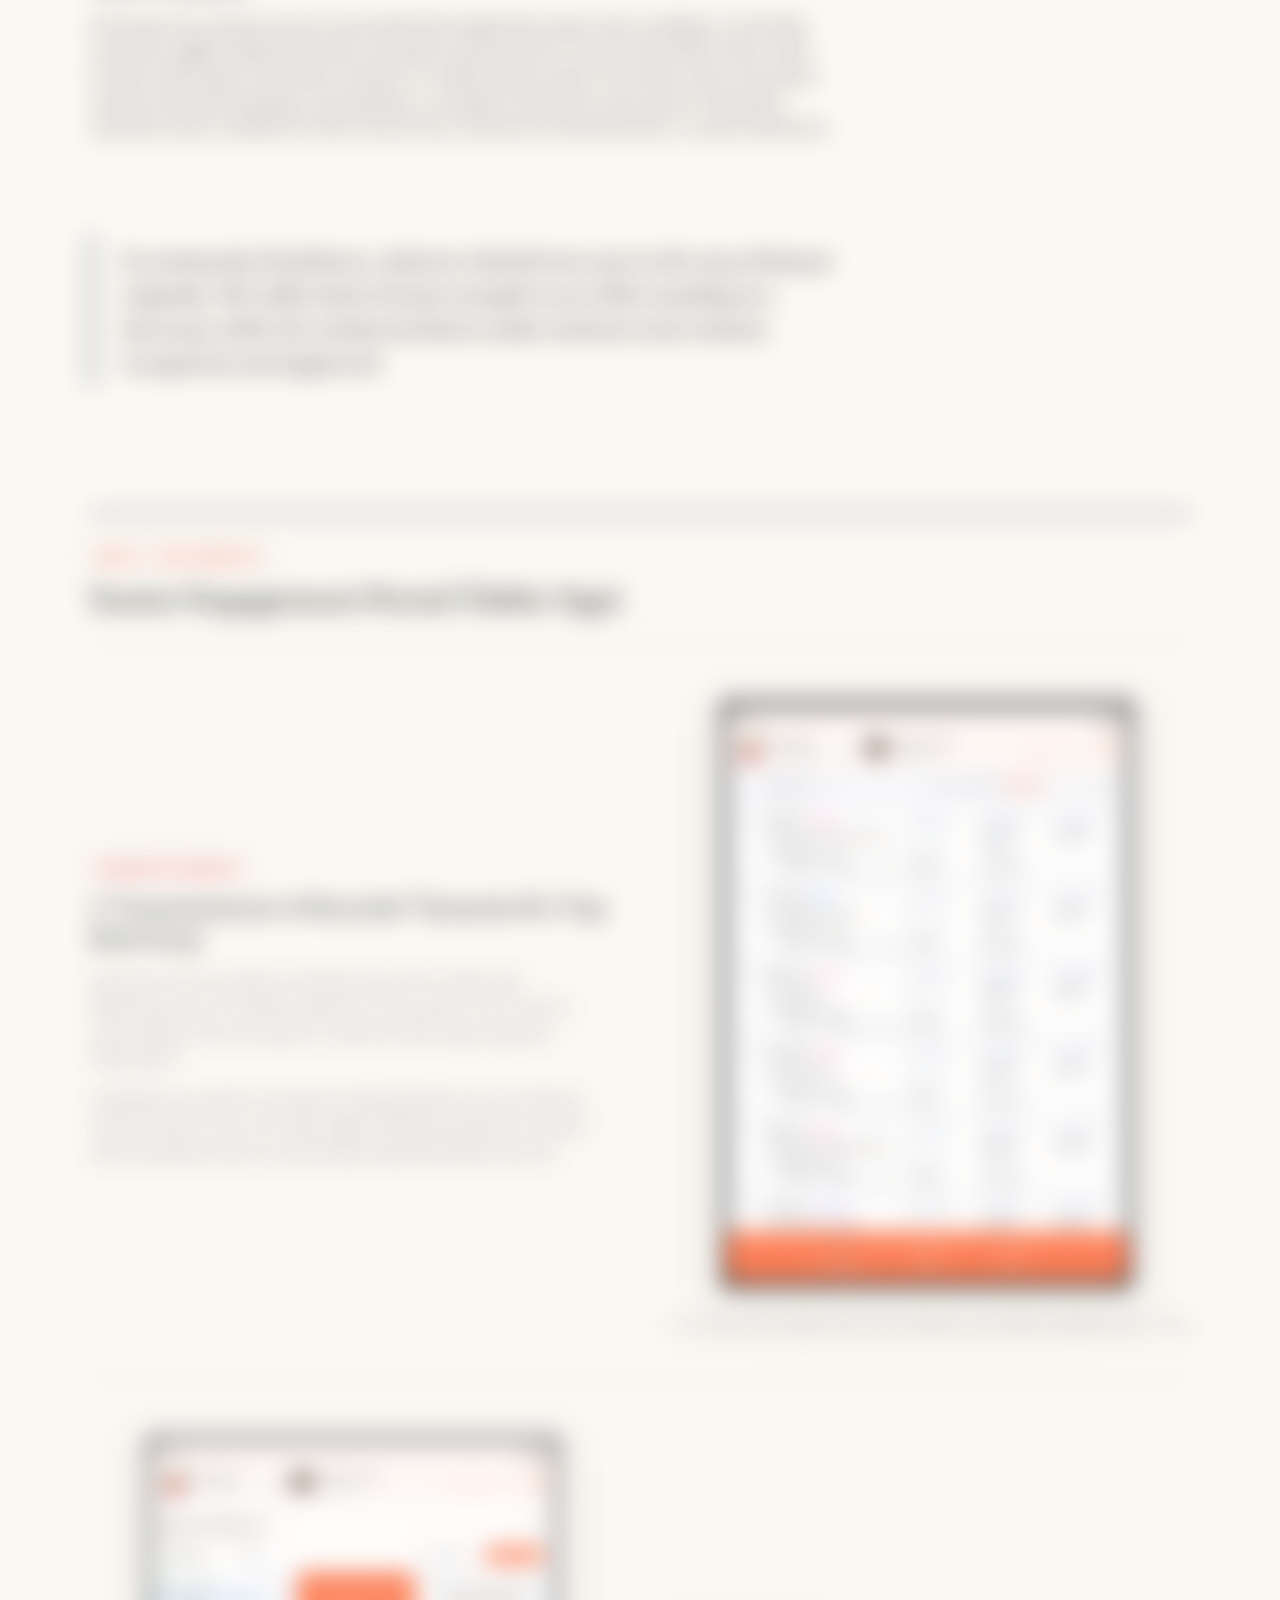
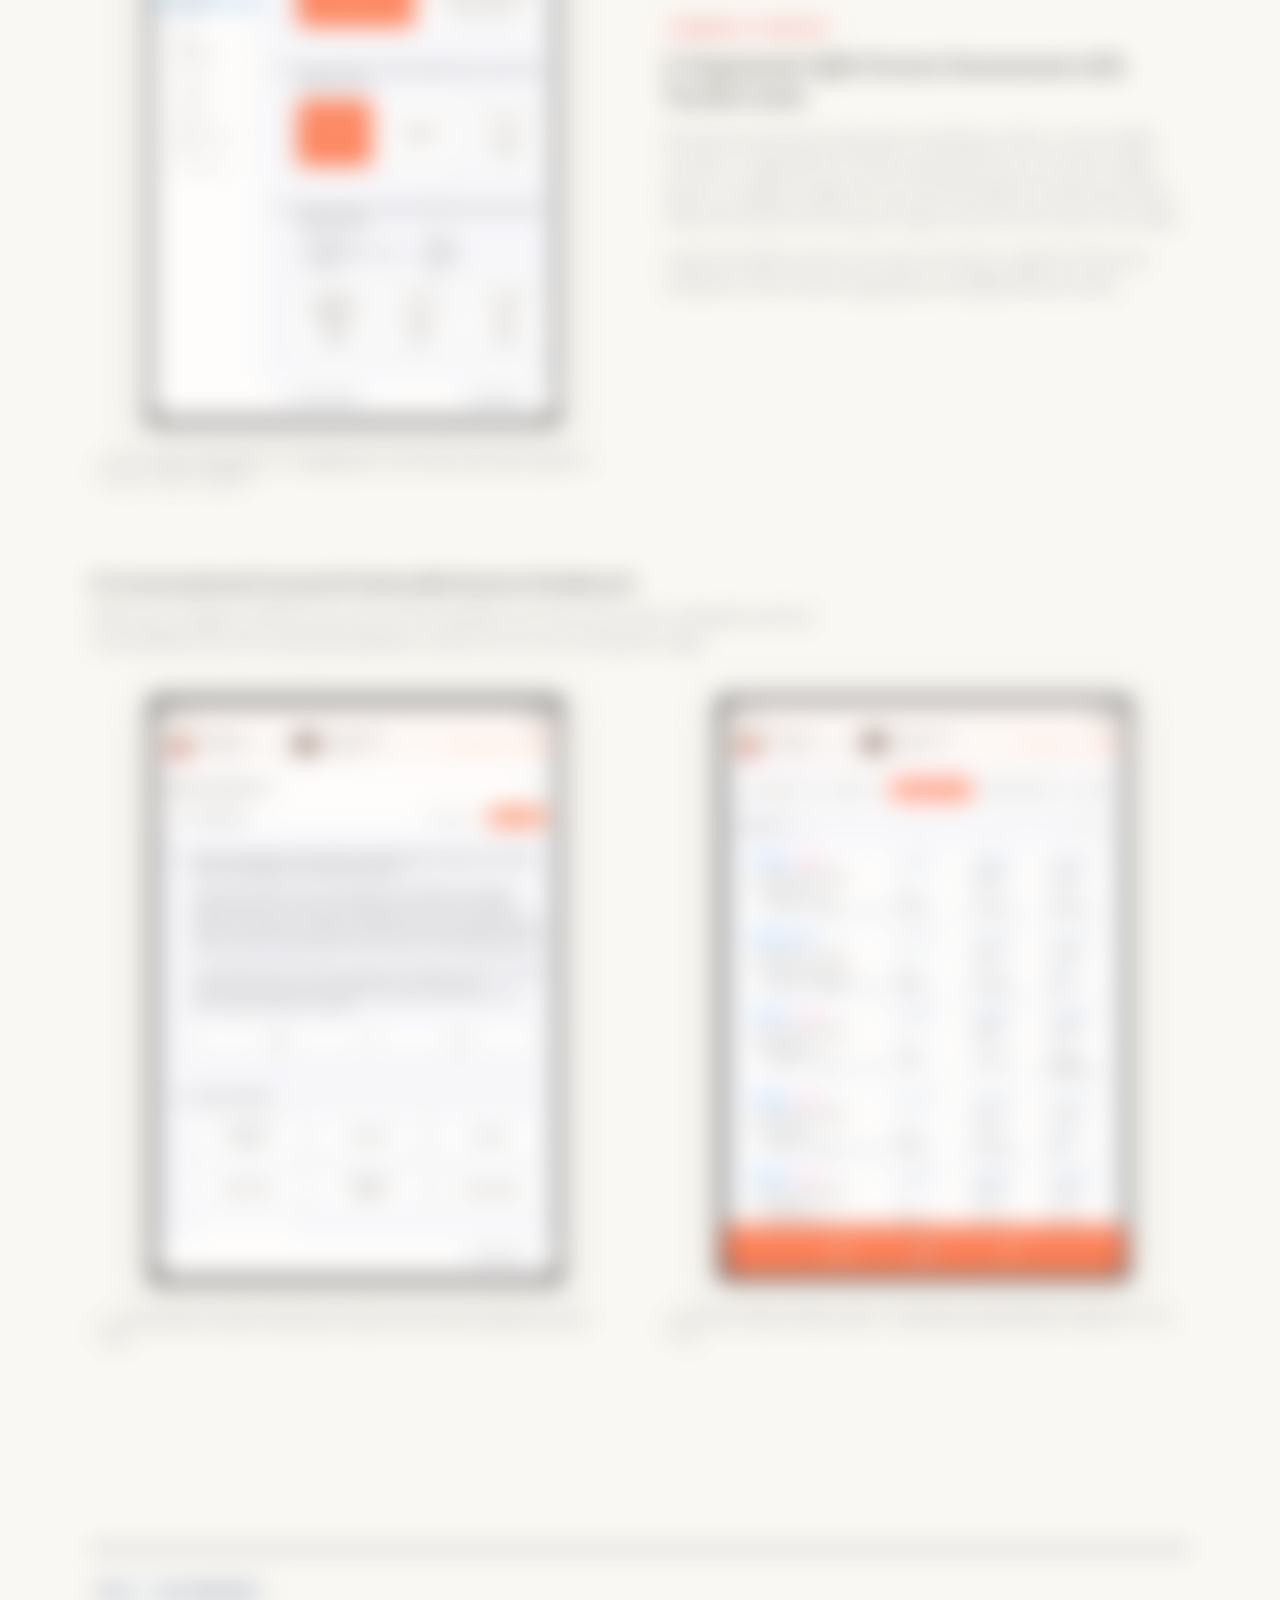
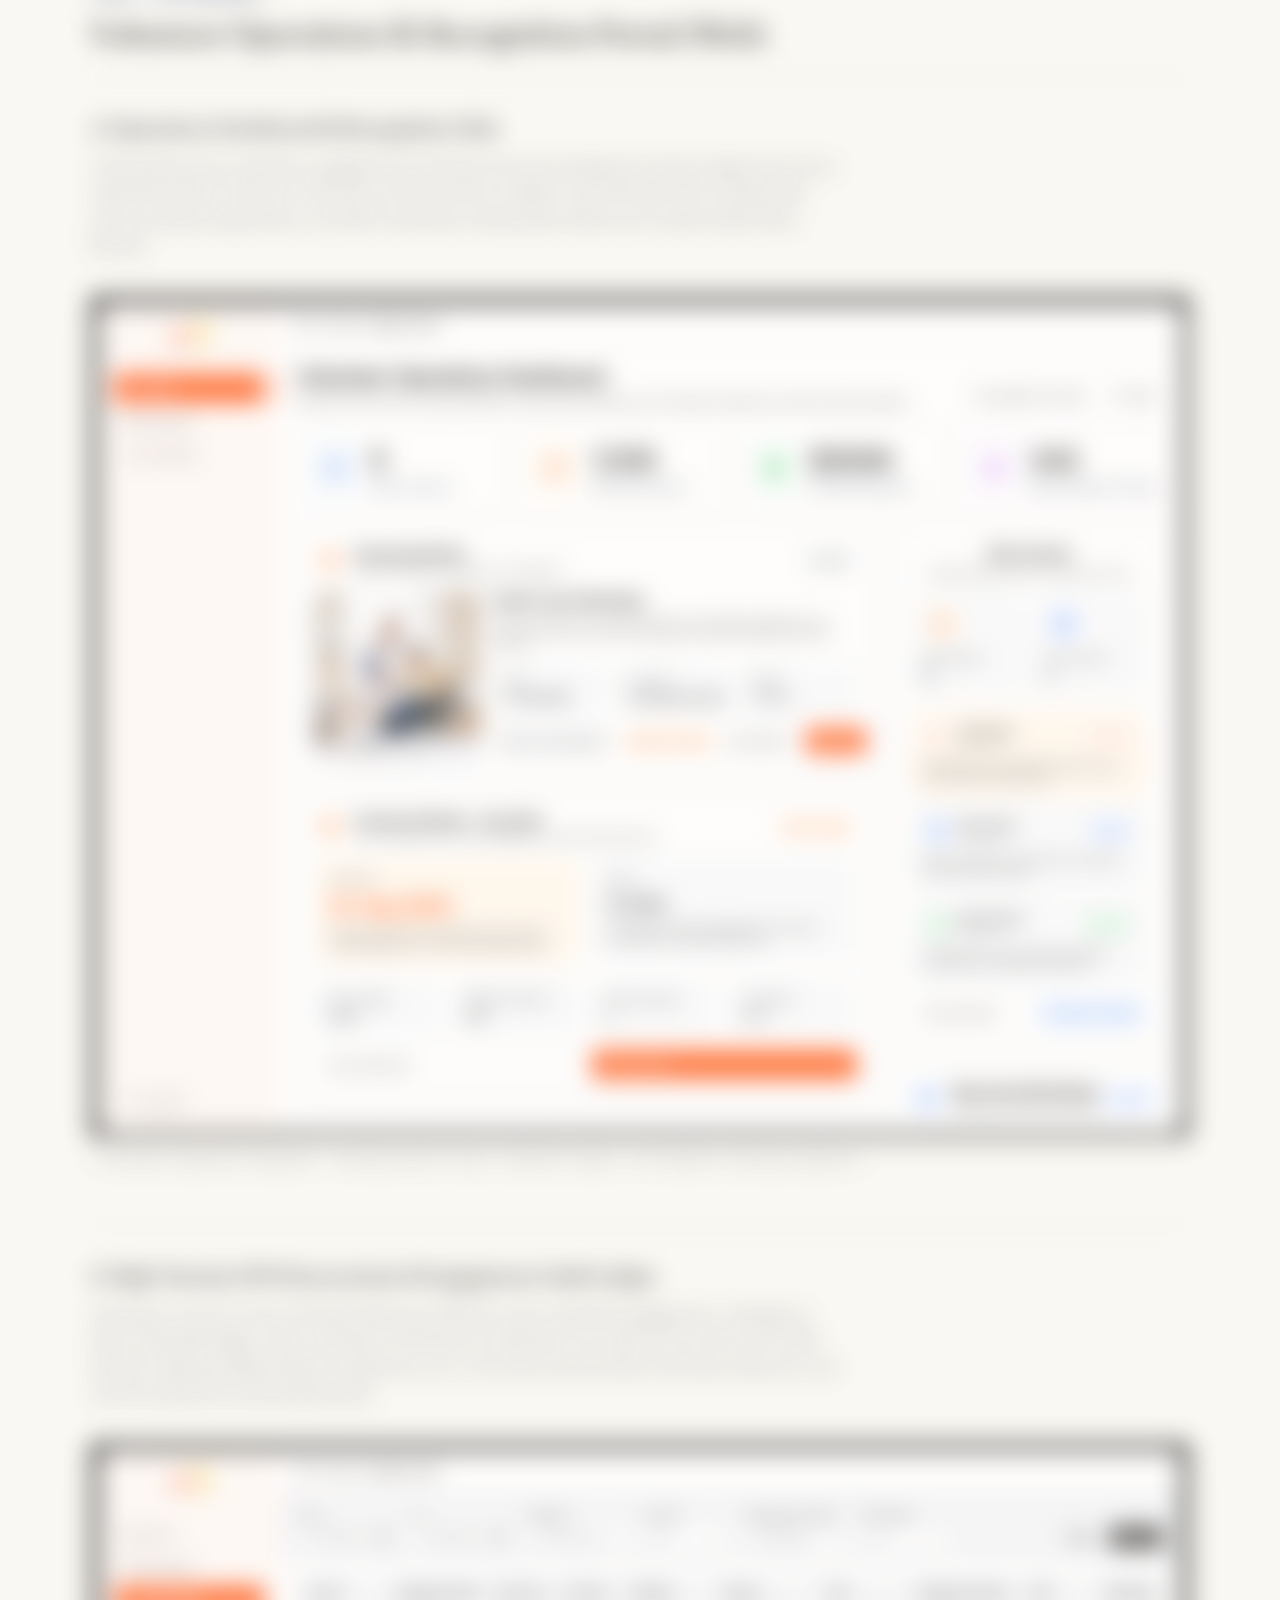
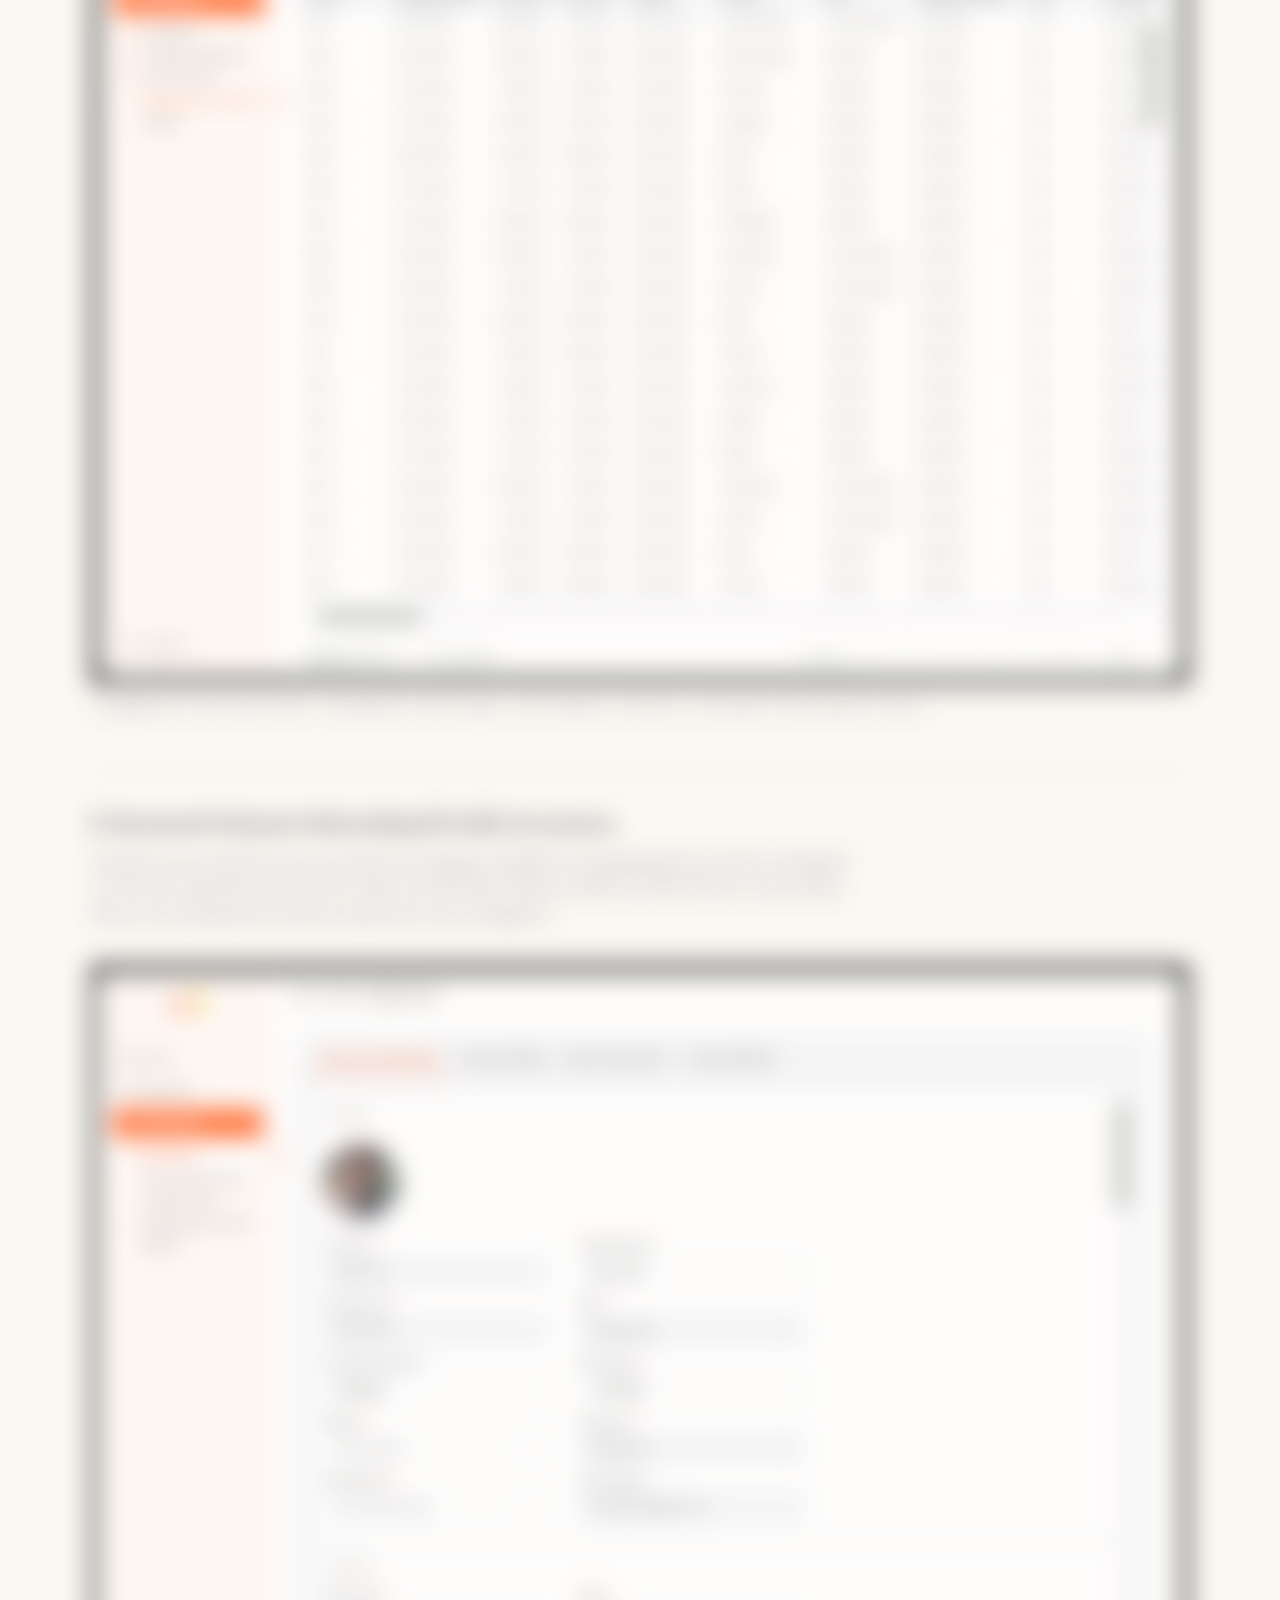
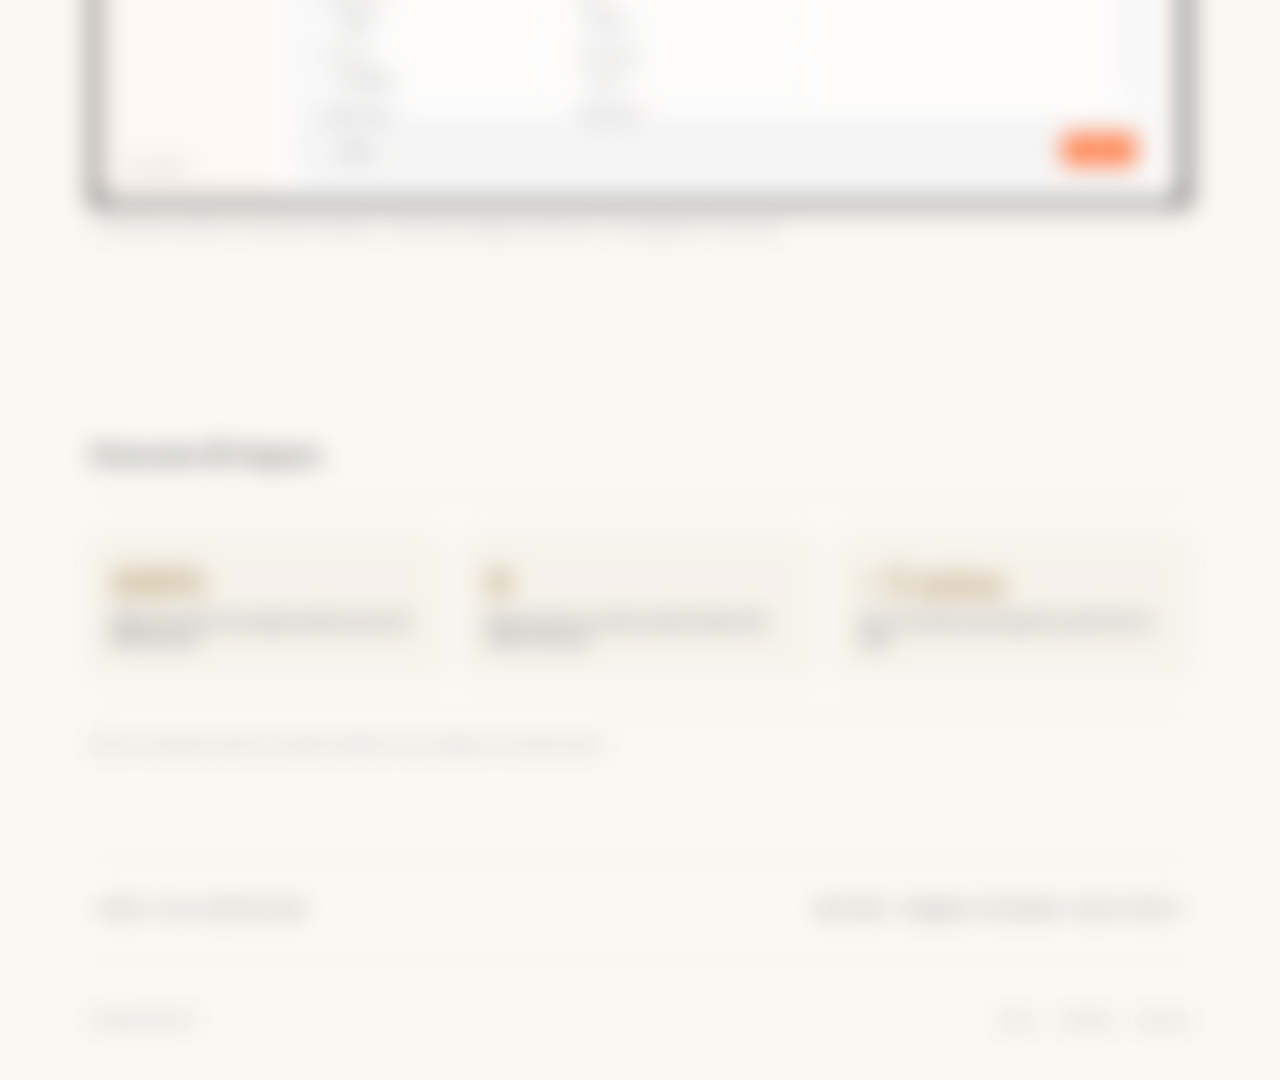
==== commit a60d1599: "Update resume links to view online without downloading, add View Resume button in About section, and" ====
--- a/aic-portal.html
+++ b/aic-portal.html
@@ -73,7 +73,7 @@
           </div>
         </div>
         <a href="index.html#about" class="nav-link-item">About</a>
-        <a href="SubithCV.pdf" download="Subith_M_Resume.pdf" target="_blank" class="nav-link-item">Resume</a>
+        <a href="Subith_M_Resume.pdf" target="_blank" rel="noopener noreferrer" class="nav-link-item">Resume</a>
         <a href="index.html#contact" class="nav-link-item">Contact</a>
       </div>
     </div>
@@ -280,7 +280,7 @@
       <div style="display:flex;gap:24px;">
         <a href="mailto:text2subith@gmail.com">Email</a>
         <a href="https://www.linkedin.com/in/subith-prabhakar-20b82a1b3" target="_blank" rel="noopener noreferrer">LinkedIn</a>
-        <a href="SubithCV.pdf" download="Subith_M_Resume.pdf" target="_blank">Resume</a>
+        <a href="Subith_M_Resume.pdf" target="_blank" rel="noopener noreferrer">Resume</a>
       </div>
     </div>
   </footer>
--- a/style.css
+++ b/style.css
@@ -454,11 +454,11 @@
   position: sticky;
   top: 65px;
   z-index: 990;
-  padding: 10px 0;
-  background: rgba(248, 246, 241, 0.94);
+  padding: 12px 0 10px 0;
+  background: rgba(250, 248, 243, 0.94);
   backdrop-filter: blur(16px);
   -webkit-backdrop-filter: blur(16px);
-  border-bottom: 1px solid var(--line);
+  border-bottom: 1px solid rgba(0, 0, 0, 0.06);
   margin-bottom: 28px;
   display: flex;
   align-items: center;
@@ -466,30 +466,32 @@
 }
 
 [data-theme="dark"] .case-subnav {
-  background: rgba(18, 18, 18, 0.94);
+  background: rgba(14, 17, 23, 0.94);
+  border-bottom: 1px solid rgba(255, 255, 255, 0.06);
 }
 
 .case-subnav .back-link {
   font-family: 'IBM Plex Mono', monospace;
   font-size: 13px;
   font-weight: 500;
-  color: var(--ink);
-  background: var(--card-bg);
-  border: 1px solid var(--card-border);
-  border-radius: 6px;
-  padding: 5px 12px;
+  color: var(--muted);
+  background: transparent;
+  border: none;
+  border-radius: 0;
+  padding: 0;
   display: inline-flex;
   align-items: center;
-  gap: 7px;
+  gap: 8px;
   margin-bottom: 0;
   text-decoration: none;
-  transition: background-color 0.2s ease, border-color 0.2s ease, transform 0.2s ease, color 0.2s ease;
+  transition: color 0.2s ease, transform 0.2s ease;
 }
 
 .case-subnav .back-link:hover {
-  background: var(--paper);
-  border-color: var(--ink);
-  transform: translateX(-3px);
+  color: var(--ink);
+  background: transparent;
+  border: none;
+  transform: translateX(-4px);
 }
 
 .case-subnav .back-link svg {
@@ -501,13 +503,20 @@
   transform: translateX(-2px);
 }
 
+/* Blur page content behind when mobile menu is active */
+body.menu-open > .wrap > *:not(.nav) {
+  filter: blur(16px);
+  transition: filter 0.25s ease;
+  pointer-events: none;
+}
+
 /* =========================================
    Mobile Navigation Overlay & Work Accordion
    ========================================= */
 
 @media (max-width: 768px) {
   .nav {
-    padding: 14px 0;
+    padding: 16px 0;
   }
 
   .nav-right {
@@ -519,23 +528,30 @@
   }
 
   .case-subnav {
-    top: 59px;
-    padding: 8px 0;
+    top: 61px;
+    padding: 10px 0;
     margin-bottom: 20px;
+    border-bottom: 1px solid rgba(0, 0, 0, 0.06);
+  }
+
+  [data-theme="dark"] .case-subnav {
+    border-bottom: 1px solid rgba(255, 255, 255, 0.06);
   }
 
   .nav .links {
     position: fixed;
-    top: 59px;
+    top: 61px;
     left: 0;
     right: 0;
     bottom: 0;
     width: 100vw;
-    height: calc(100vh - 59px);
-    background: var(--bg);
+    height: calc(100vh - 61px);
+    background: rgba(250, 248, 243, 0.98);
+    backdrop-filter: blur(24px);
+    -webkit-backdrop-filter: blur(24px);
     overflow-y: auto;
     -webkit-overflow-scrolling: touch;
-    padding: 20px 24px 60px;
+    padding: 24px 24px 60px;
     display: none;
     flex-direction: column;
     align-items: stretch;
@@ -549,7 +565,7 @@
   }
 
   [data-theme="dark"] .nav .links {
-    background: var(--bg);
+    background: rgba(14, 17, 23, 0.98);
     border: none;
     box-shadow: none;
   }
@@ -2692,6 +2708,39 @@
   transform: translateY(-1px);
 }
 
+.resume-cta-btn {
+  display: inline-flex;
+  align-items: center;
+  gap: 8px;
+  background: var(--ink);
+  color: var(--paper) !important;
+  font-family: 'IBM Plex Sans', sans-serif;
+  font-size: 14px;
+  font-weight: 500;
+  padding: 10px 20px;
+  border-radius: var(--radius-md, 6px);
+  text-decoration: none;
+  transition: transform 0.2s ease, opacity 0.2s ease, box-shadow 0.2s ease;
+  margin-top: 24px;
+  width: fit-content;
+}
+
+.resume-cta-btn:hover {
+  transform: translateY(-2px);
+  opacity: 0.9;
+  box-shadow: 0 6px 18px rgba(0, 0, 0, 0.15);
+}
+
+.resume-cta-btn svg {
+  stroke: currentColor;
+}
+
+[data-theme="dark"] .resume-cta-btn {
+  background: var(--ink);
+  color: var(--paper) !important;
+  box-shadow: 0 4px 14px rgba(0, 0, 0, 0.4);
+}
+
 /* =========================================
    Responsive Breakpoints
    ========================================= */
